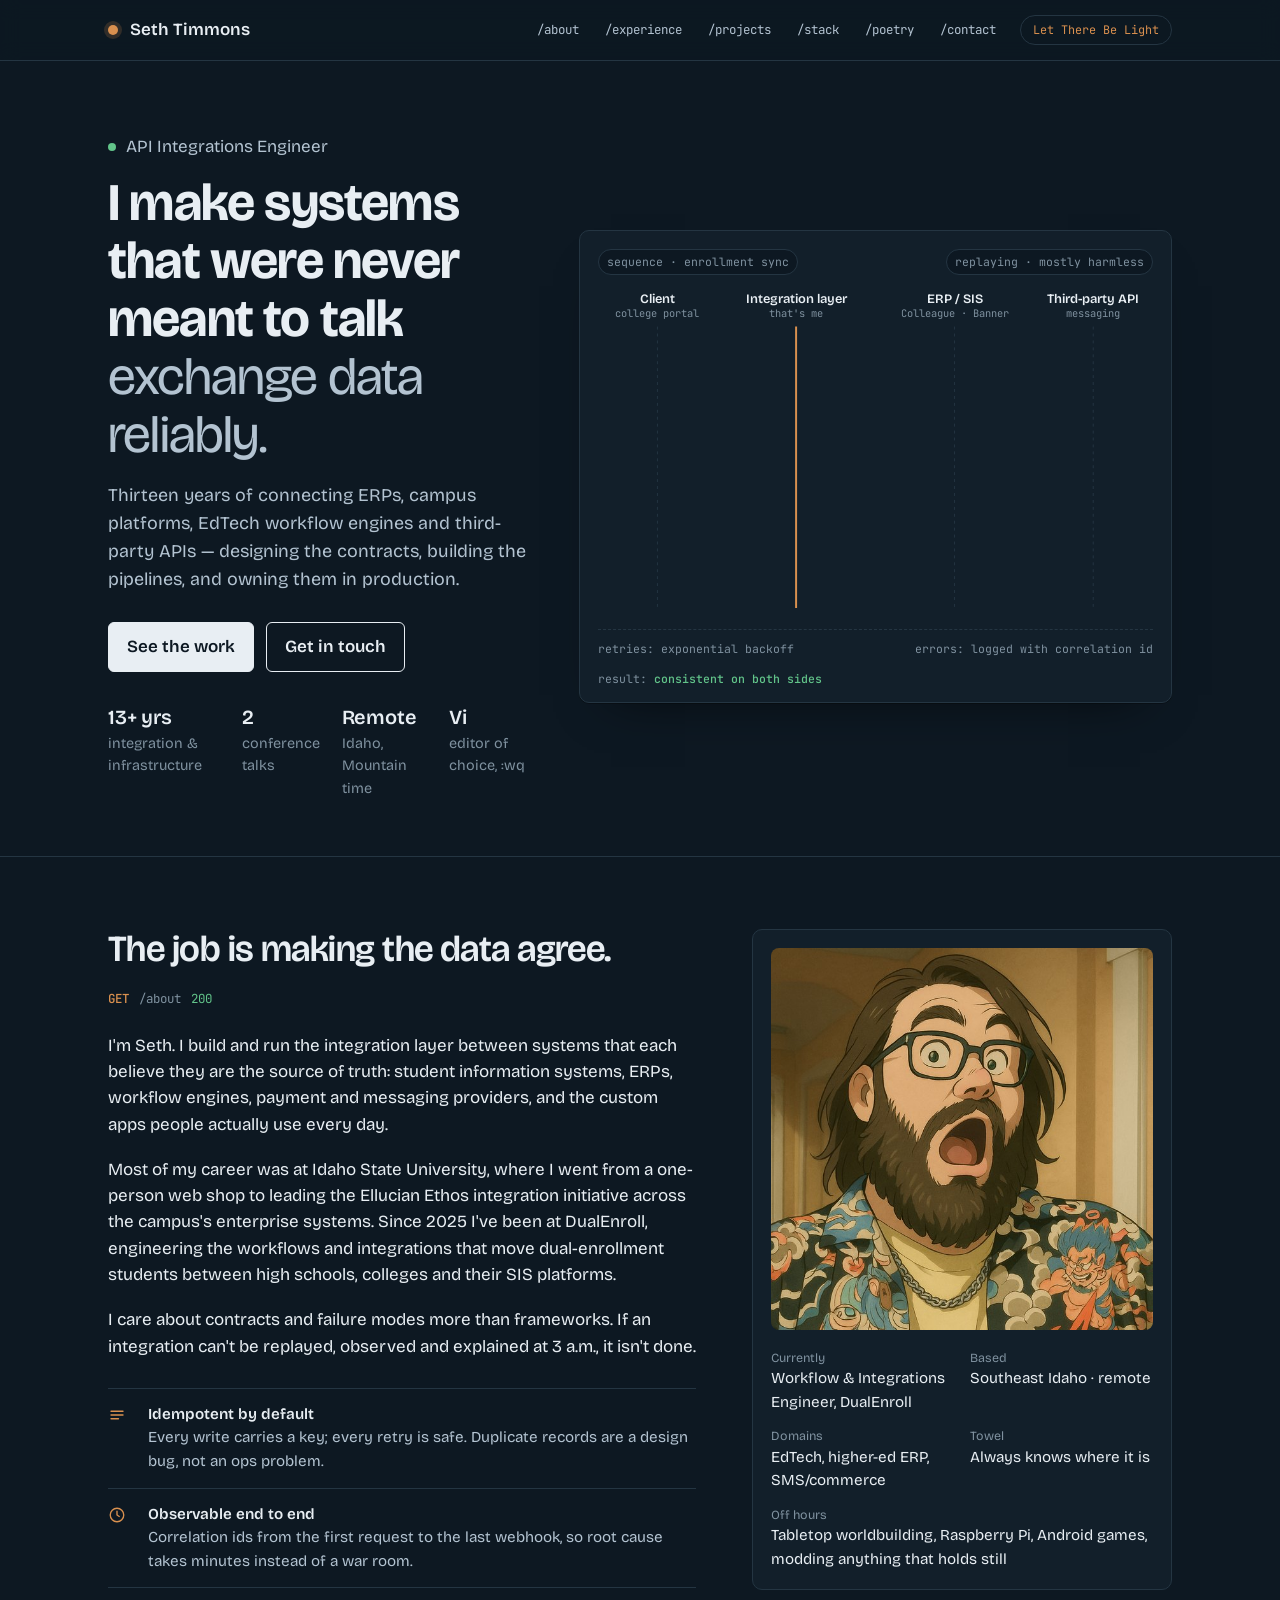
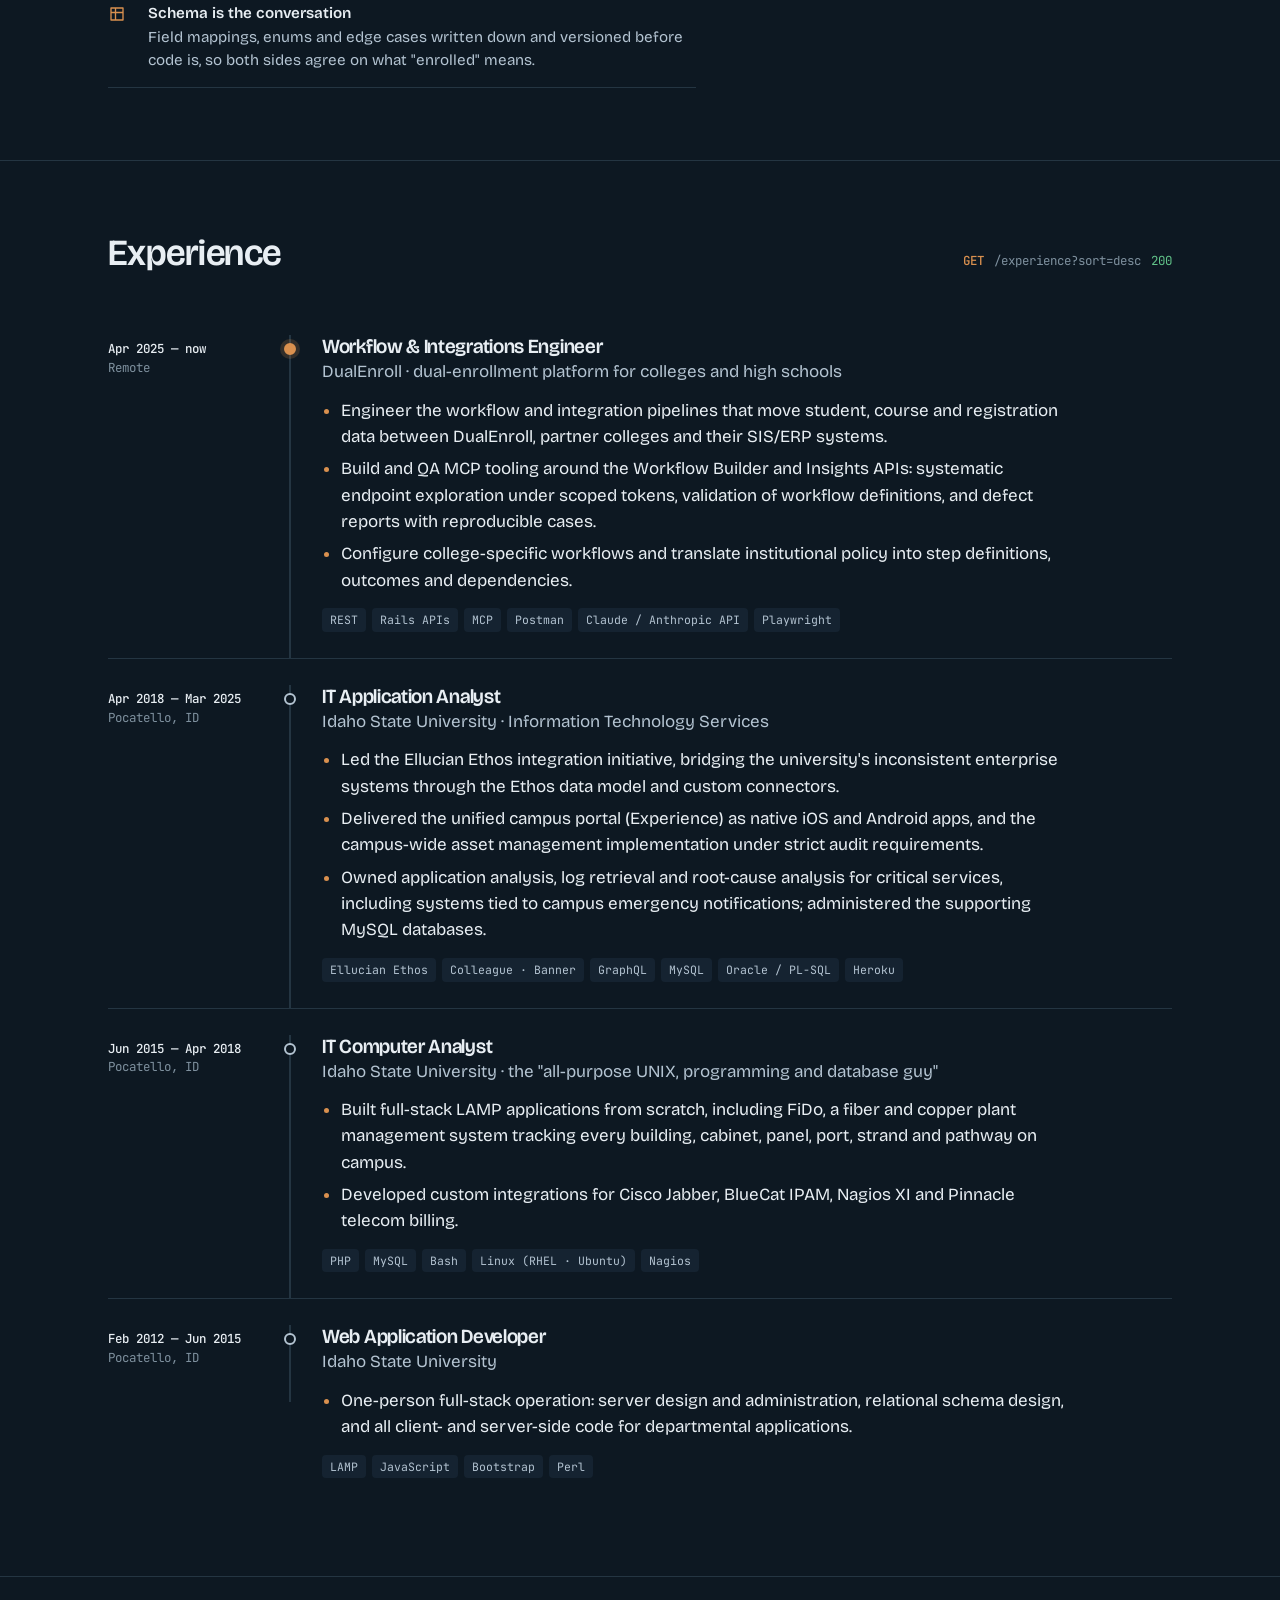
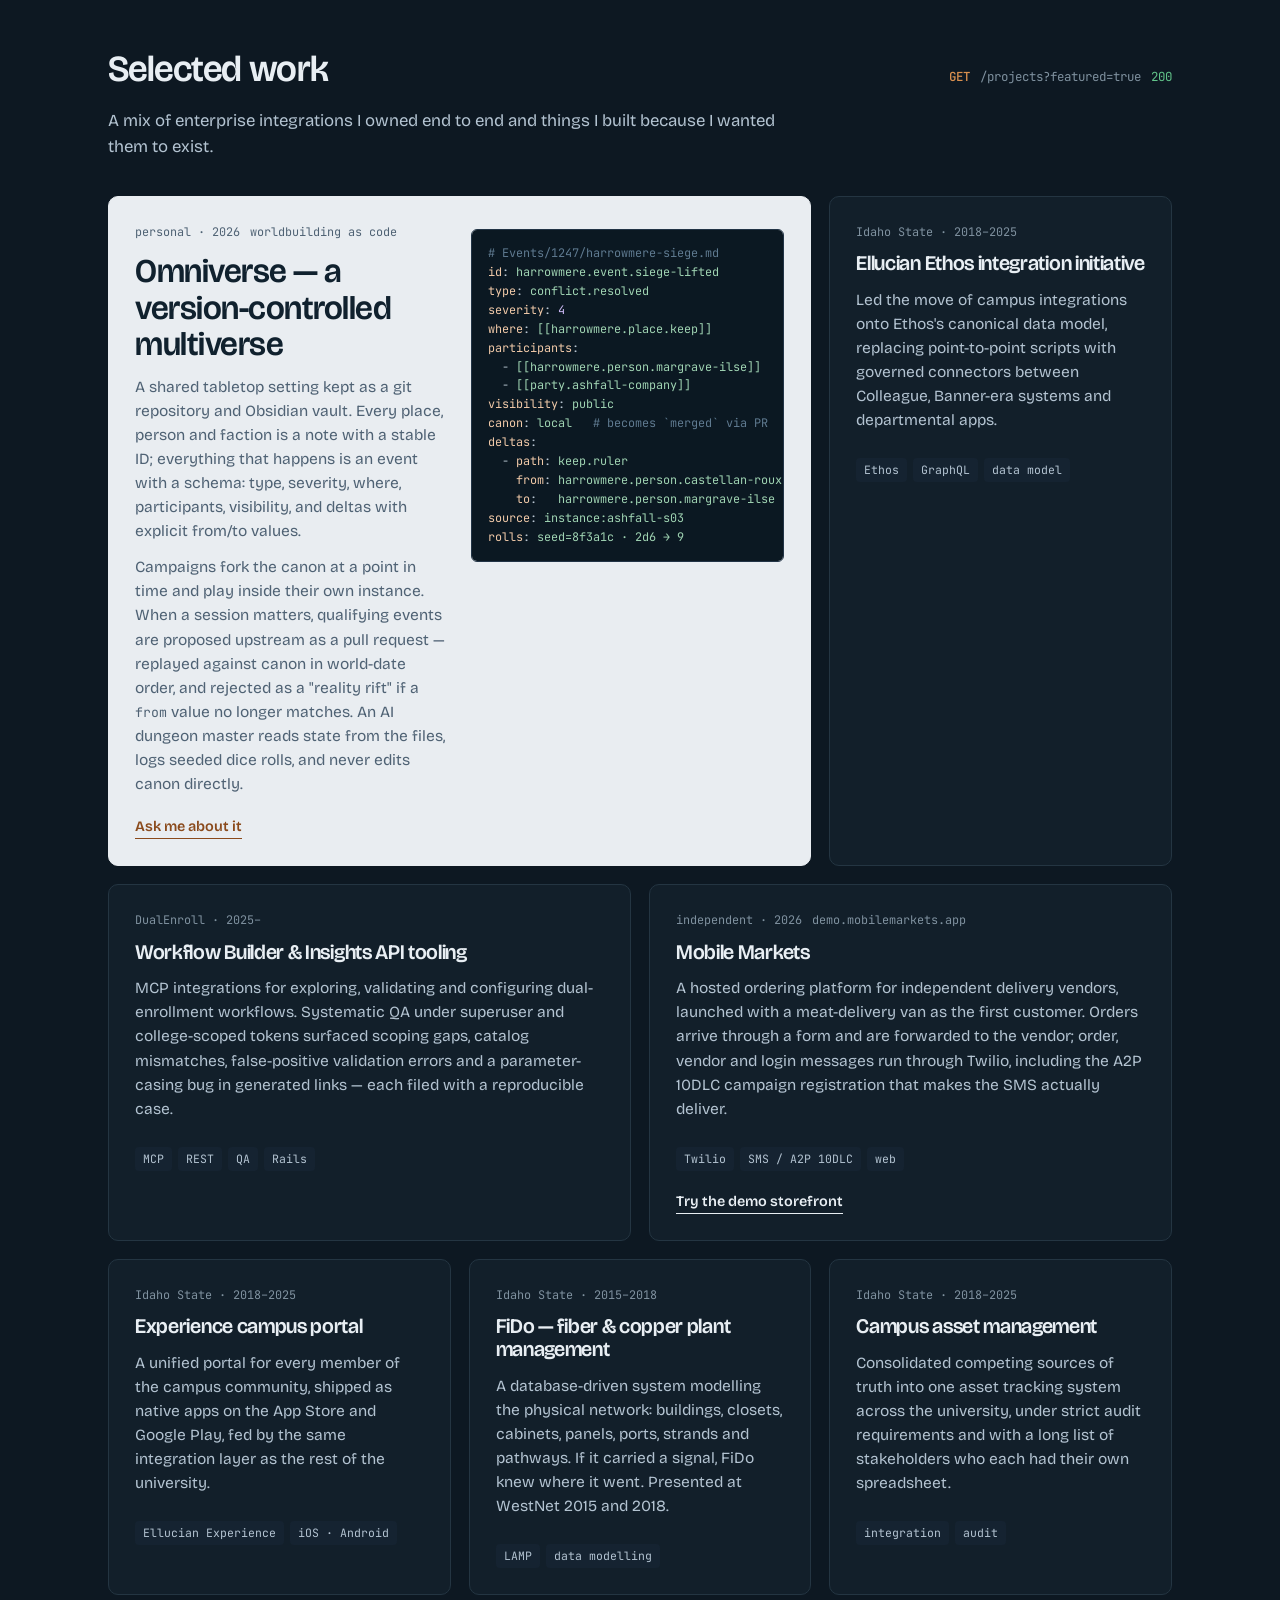
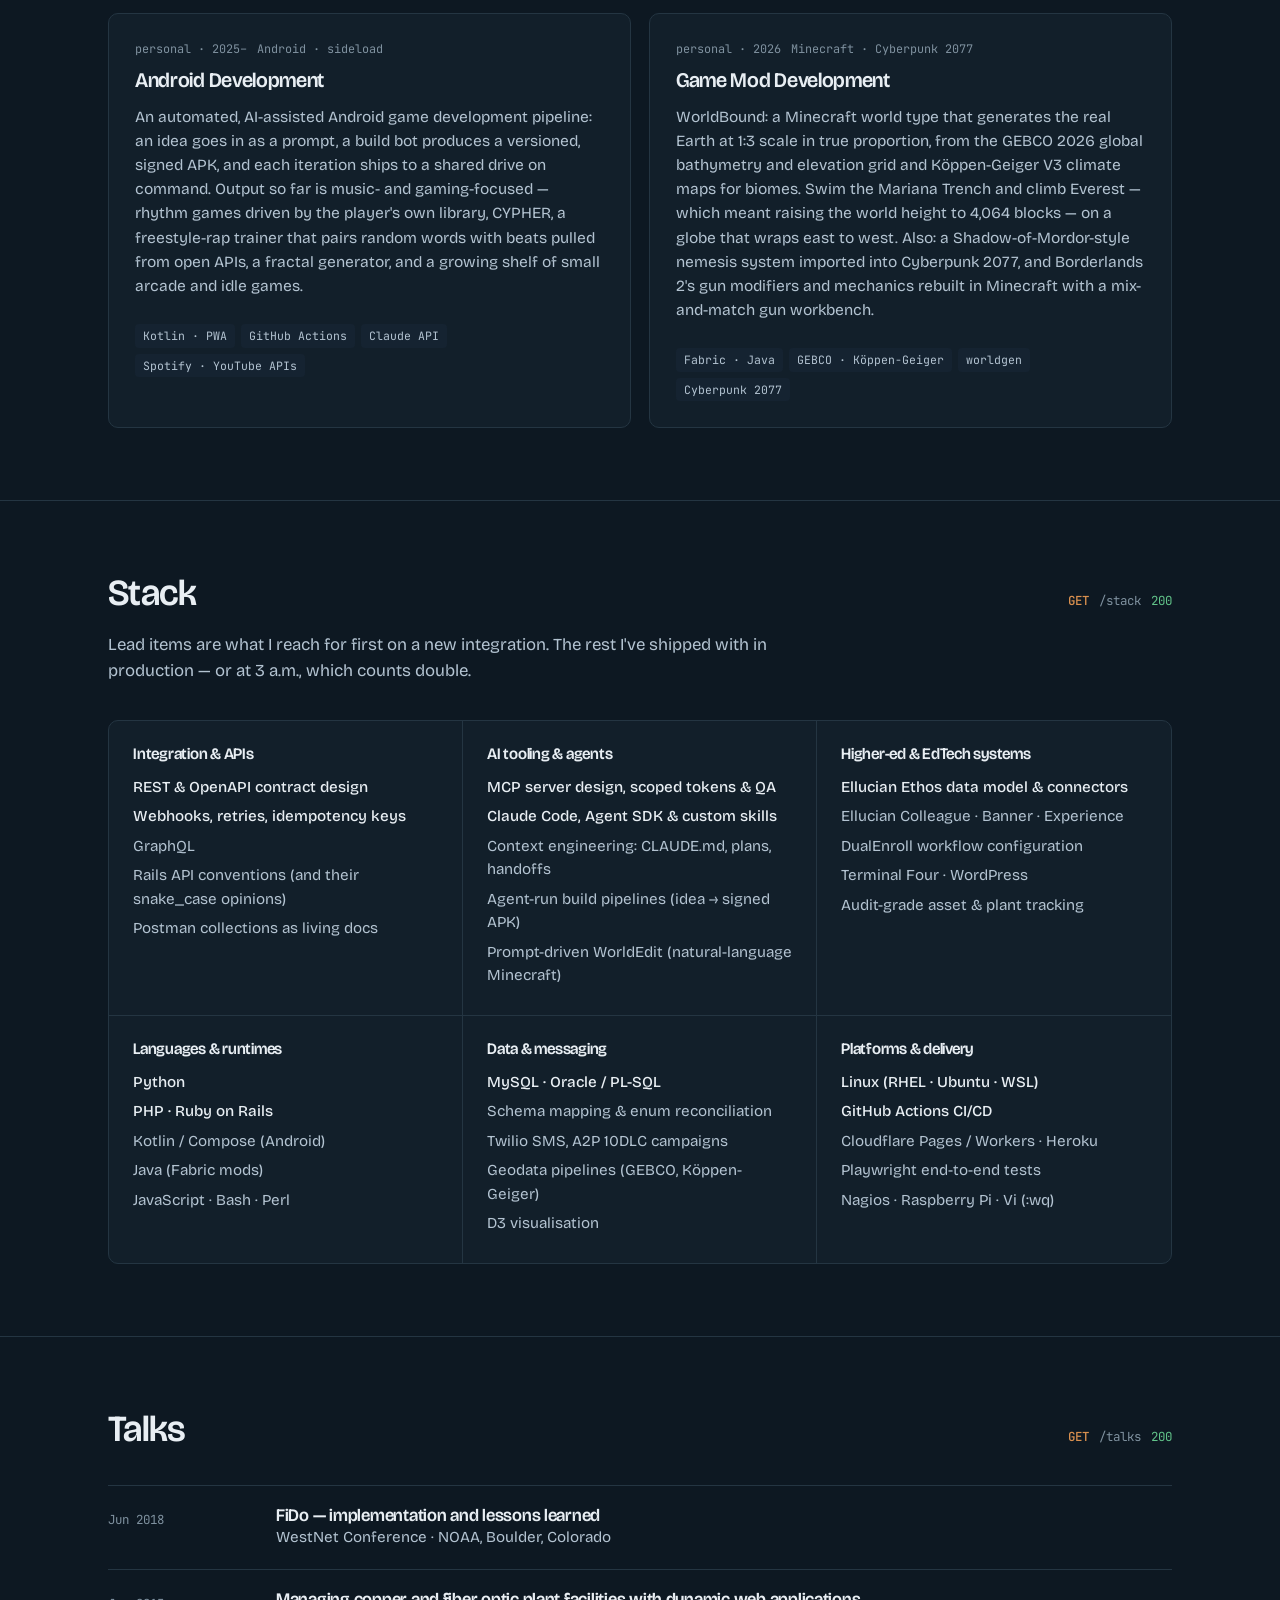
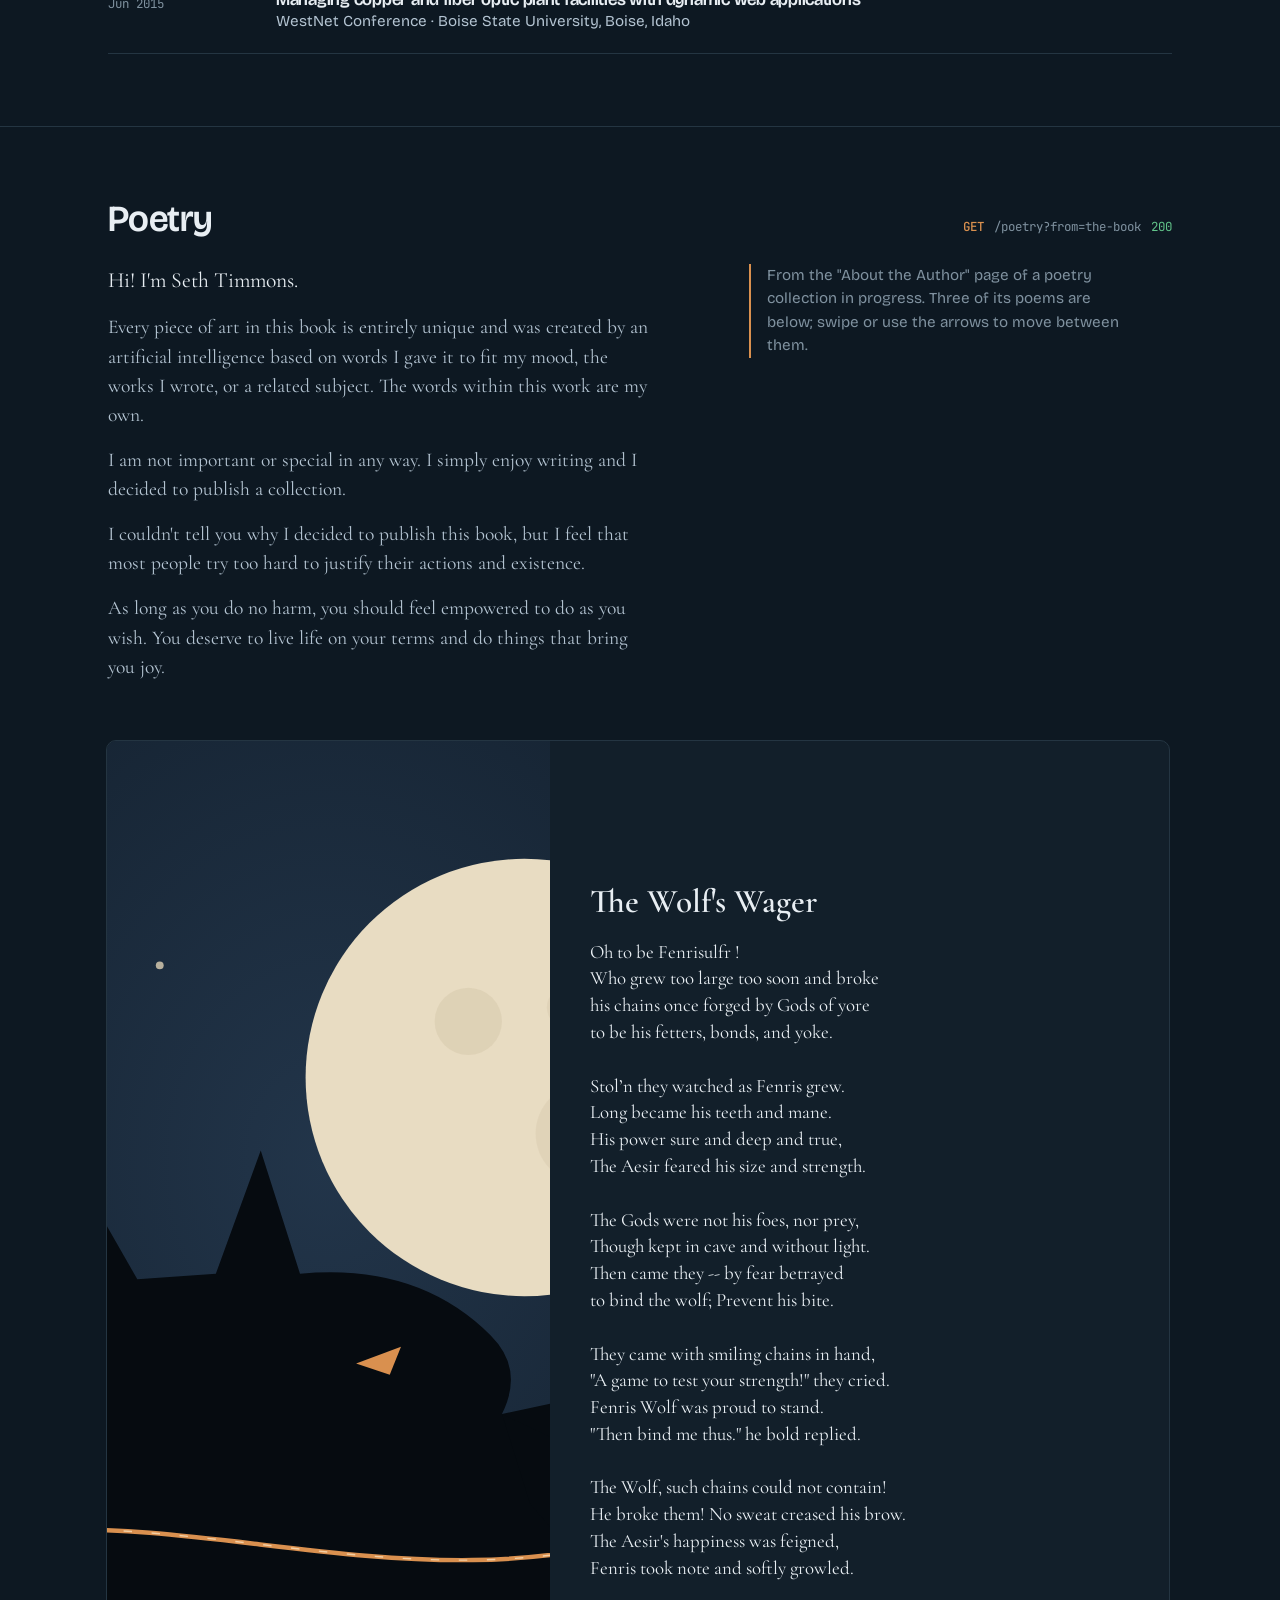
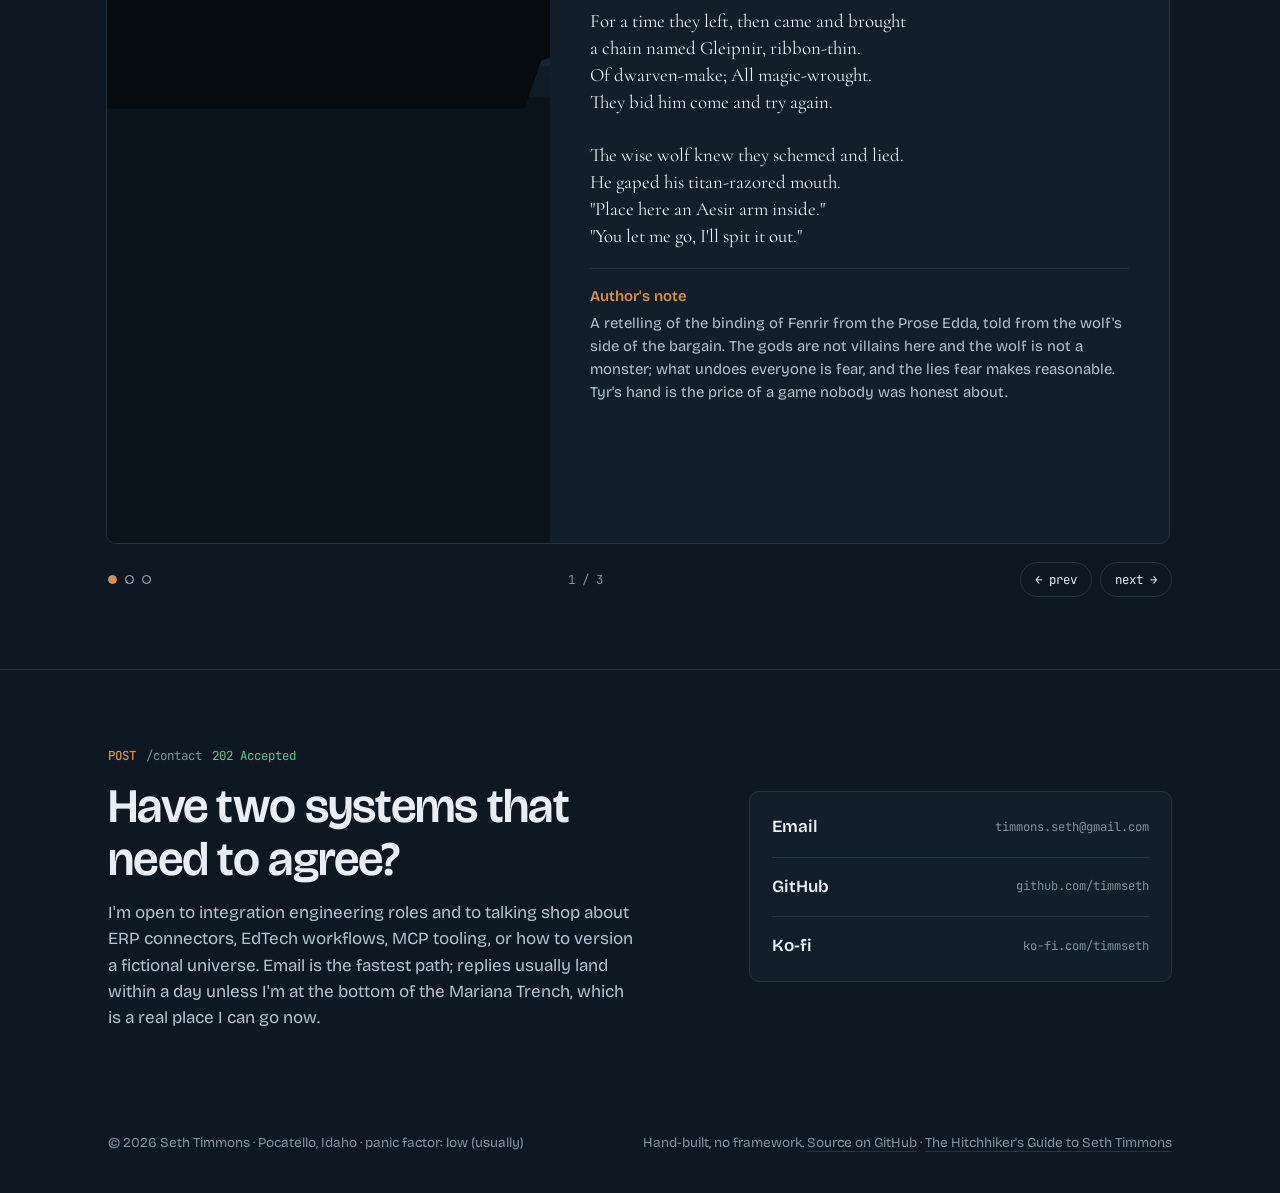
==== index.html @ 1c42ae17 "Add poetry section: About the Author, three poems with illustrations in a carousel Co-Authored-By: C" ====
<!DOCTYPE html>
<html lang="en">
<head>
<meta charset="UTF-8">
<meta name="viewport" content="width=device-width, initial-scale=1.0">
<title>Seth Timmons — API Integrations Engineer</title>
<meta name="description" content="Seth Timmons is an API integrations engineer who makes systems that were never meant to talk to each other exchange data reliably. 13+ years across higher-ed ERP, EdTech workflow platforms, and independent products.">
<meta property="og:title" content="Seth Timmons — API Integrations Engineer">
<meta property="og:description" content="Integration pipelines, ERP connectors, MCP tooling, and a few products of my own.">
<meta property="og:type" content="website">
<meta name="theme-color" content="#0D1822">
<link rel="preconnect" href="https://fonts.googleapis.com">
<link rel="preconnect" href="https://fonts.gstatic.com" crossorigin>
<link href="https://fonts.googleapis.com/css2?family=Bricolage+Grotesque:opsz,wght@12..96,300..800&family=JetBrains+Mono:wght@400;500&family=Cormorant+Garamond:ital,wght@0,500;0,600;1,500&display=swap" rel="stylesheet">
<script>
try{var t=localStorage.getItem('theme');if(t==='light')document.documentElement.setAttribute('data-theme','light');}catch(e){}
</script>
<style>
/* ---------- tokens ---------- */
:root{
  --bg:#0D1822;
  --bg-2:#152331;
  --card:#121F2A;
  --ink:#E8EEF3;
  --slate:#B3C3D1;
  --muted:#7F919F;
  --line:#243542;
  --copper:#D9904F;
  --copper-soft:rgba(217,144,79,.18);
  --ok:#62C48A;
  --shadow:0 1px 0 rgba(0,0,0,.3),0 24px 48px -32px rgba(0,0,0,.7);
  --feat-bg:#E9EDF1;
  --feat-ink:#10212E;
  --feat-muted:#4F6274;
  --feat-tag-bg:#D3DBE3;
  --feat-tag-ink:#35506B;
  --feat-link:#8A4A1C;
  color-scheme:dark;
  --w:1120px;
  --font:"Bricolage Grotesque",system-ui,sans-serif;
  --mono:"JetBrains Mono",ui-monospace,Menlo,monospace;
  --serif:"Cormorant Garamond",Georgia,serif;
}
html[data-theme="light"]{
  --bg:#F4F6F8;
  --bg-2:#E9EDF1;
  --card:#FFFFFF;
  --ink:#10212E;
  --slate:#35506B;
  --muted:#5F6E7B;
  --line:#CBD3DB;
  --copper:#B4652A;
  --copper-soft:#F1E2D6;
  --ok:#2F7D4F;
  --shadow:0 1px 0 rgba(16,33,46,.04),0 24px 48px -32px rgba(16,33,46,.25);
  --feat-bg:#10212E;
  --feat-ink:#F4F6F8;
  --feat-muted:#B9C6D2;
  --feat-tag-bg:#223446;
  --feat-tag-ink:#D5DFE8;
  --feat-link:#F0C9A8;
  color-scheme:light;
}
body{transition:background .25s,color .25s}
*{box-sizing:border-box;margin:0;padding:0}
html{scroll-behavior:smooth}
@media (prefers-reduced-motion:reduce){html{scroll-behavior:auto}}
body{
  background:var(--bg);color:var(--ink);font-family:var(--font);
  font-size:17px;line-height:1.55;font-variation-settings:"opsz" 14;
  -webkit-font-smoothing:antialiased;
}
a{color:inherit;text-decoration:none}
a:focus-visible,button:focus-visible{outline:2px solid var(--copper);outline-offset:3px;border-radius:2px}
::selection{background:var(--copper-soft)}
.wrap{max-width:var(--w);margin:0 auto;padding:0 28px}
.mono{font-family:var(--mono);font-size:.78rem;letter-spacing:0}
h1,h2,h3{font-weight:600;line-height:1.1;letter-spacing:-.015em;font-variation-settings:"opsz" 96}

/* ---------- header ---------- */
header.top{position:sticky;top:0;z-index:20;background:color-mix(in srgb,var(--bg) 88%,transparent);backdrop-filter:blur(10px);border-bottom:1px solid var(--line)}
header.top .wrap{display:flex;align-items:center;justify-content:space-between;height:60px}
.brand{display:flex;align-items:center;gap:12px;font-weight:600}
.brand .dot{width:10px;height:10px;border-radius:50%;background:var(--copper);box-shadow:0 0 0 4px var(--copper-soft)}
nav.primary{display:flex;gap:6px}
nav.primary a{font-family:var(--mono);font-size:.78rem;color:var(--slate);padding:6px 10px;border-radius:4px}
nav.primary a:hover{background:var(--bg-2);color:var(--ink)}
.hdr-right{display:flex;align-items:center;gap:14px}
#theme{font-family:var(--mono);font-size:.74rem;color:var(--copper);background:transparent;border:1px solid var(--line);border-radius:999px;padding:6px 12px;cursor:pointer;white-space:nowrap;transition:border-color .15s,background .15s}
#theme:hover{border-color:var(--copper);background:var(--copper-soft)}
@media (max-width:720px){nav.primary{display:none}#theme{font-size:.68rem;padding:5px 10px}}

/* ---------- hero ---------- */
.hero{padding:72px 0 56px;border-bottom:1px solid var(--line)}
.hero .wrap{display:grid;grid-template-columns:minmax(0,5fr) minmax(0,7fr);gap:48px;align-items:center}
.hero h1{font-size:clamp(2.2rem,4.2vw,3.3rem);font-weight:700;margin:14px 0 18px}
.hero h1 em{font-style:normal;color:var(--slate);font-weight:400}
.role{display:inline-flex;align-items:center;gap:10px;color:var(--slate)}
.role .status{display:inline-block;width:8px;height:8px;border-radius:50%;background:var(--ok)}
.lede{font-size:1.12rem;color:var(--slate);max-width:46ch}
.hero-actions{display:flex;flex-wrap:wrap;gap:12px;margin-top:28px}
.btn{display:inline-flex;align-items:center;gap:8px;padding:11px 18px;border-radius:6px;font-weight:600;border:1px solid var(--ink);transition:transform .15s,background .15s}
.btn.primary{background:var(--ink);color:var(--bg)}
.btn.primary:hover{color:var(--bg)}
.btn.primary:hover{background:var(--slate);border-color:var(--slate)}
.btn.ghost:hover{background:var(--bg-2)}
.btn:active{transform:translateY(1px)}
.hero-meta{display:flex;gap:22px;margin-top:30px;color:var(--muted);font-size:.9rem}
.hero-meta b{display:block;color:var(--ink);font-size:1.25rem;font-weight:600;letter-spacing:-.01em}

/* sequence diagram */
.seq{position:relative;background:var(--card);border:1px solid var(--line);border-radius:10px;padding:18px 18px 14px;box-shadow:var(--shadow)}
.seq .bar{display:flex;align-items:center;justify-content:space-between;margin-bottom:10px;color:var(--muted)}
.seq .bar .pill{font-family:var(--mono);font-size:.72rem;padding:3px 8px;border:1px solid var(--line);border-radius:999px;background:var(--bg)}
.seq svg{width:100%;height:auto;display:block;overflow:visible}
.seq text{font-family:var(--mono);font-size:11.5px;fill:var(--slate)}
.seq .lane-label{fill:var(--ink);font-family:var(--font);font-weight:600;font-size:13px;letter-spacing:0}
.seq .lane-sub{fill:var(--muted);font-size:10.5px}
.seq .lifeline{stroke:var(--line);stroke-width:1;stroke-dasharray:3 4}
.seq .me{stroke:var(--copper);stroke-dasharray:none;stroke-width:2}
.seq .msg line{stroke:var(--slate);stroke-width:1.4;marker-end:url(#arr)}
.seq .msg.resp line{stroke:var(--ok);stroke-dasharray:4 3;marker-end:url(#arr-ok)}
.seq .msg .lbl{fill:var(--ink)}
.seq .msg .code{fill:var(--ok);font-weight:500}
.seq .act{fill:var(--copper-soft);stroke:var(--copper);stroke-width:1}
.seq .arr-slate{fill:var(--slate)}.seq .arr-ok{fill:var(--ok)}
.seq .msg,.seq .act{opacity:0;animation:step 14s infinite}
.seq .cursor{fill:var(--copper)}
.seq .cursor circle{animation:none}
@keyframes step{0%,100%{opacity:0;transform:translateY(4px)}4%{opacity:1;transform:none}92%{opacity:1}}
/* staggered reveal: each message appears ~1.3s after the previous and the whole thing resets */
.seq .s1{animation-delay:.2s}.seq .s2{animation-delay:1.5s}.seq .s3{animation-delay:2.8s}.seq .s4{animation-delay:4.1s}.seq .s5{animation-delay:5.4s}.seq .s6{animation-delay:6.7s}.seq .s7{animation-delay:8s}.seq .s8{animation-delay:9.3s}.seq .s9{animation-delay:10.6s}
.seq .log{margin-top:12px;border-top:1px dashed var(--line);padding-top:10px;font-family:var(--mono);font-size:.72rem;color:var(--muted);display:flex;justify-content:space-between;gap:12px;flex-wrap:wrap}
.seq .log span b{color:var(--ok);font-weight:500}
@media (prefers-reduced-motion:reduce){.seq .msg,.seq .act{animation:none;opacity:1;transform:none}}
@media (max-width:900px){.hero .wrap{grid-template-columns:1fr}.hero{padding:48px 0 40px}}

/* ---------- sections ---------- */
section{padding:72px 0;border-bottom:1px solid var(--line)}
section:last-of-type{border-bottom:0}
.sec-head{display:flex;align-items:baseline;justify-content:space-between;gap:20px;margin-bottom:36px;flex-wrap:wrap}
.sec-head h2{font-size:clamp(1.7rem,3vw,2.3rem)}
.endpoint{font-family:var(--mono);font-size:.78rem;color:var(--muted);display:inline-flex;gap:10px;align-items:center}
.endpoint .m{color:var(--copper);font-weight:500}
.endpoint .c{color:var(--ok)}
.sec-intro{color:var(--slate);max-width:62ch;font-size:1.05rem;margin:-18px 0 36px}

/* about */
.about .wrap{display:grid;grid-template-columns:minmax(0,7fr) minmax(0,5fr);gap:56px;align-items:start}
.about p{margin-bottom:1.1em;max-width:62ch}
.about p:last-child{margin-bottom:0}
.about .photo{display:flex;flex-direction:column;gap:18px;background:var(--card);border:1px solid var(--line);border-radius:10px;padding:18px}
.about .photo img{width:100%;height:auto;aspect-ratio:1;border-radius:8px;object-fit:cover;display:block}
.about .photo dl{font-size:.95rem;display:grid;grid-template-columns:1fr 1fr;gap:12px 16px}
.about .photo dl div{min-width:0}
.about .photo dt{color:var(--muted);font-size:.78rem}
.about .photo dd{color:var(--ink)}
.principles{margin-top:28px;border-top:1px solid var(--line)}
.principles li{list-style:none;padding:14px 0;border-bottom:1px solid var(--line);display:grid;grid-template-columns:28px 1fr;gap:12px;font-size:.95rem}
.principles li svg{width:18px;height:18px;margin-top:3px;stroke:var(--copper);fill:none;stroke-width:1.8;stroke-linecap:round;stroke-linejoin:round}
.principles li b{display:block;font-weight:600}
.principles li span{color:var(--slate)}
@media (max-width:900px){.about .wrap{grid-template-columns:1fr}}

/* experience timeline */
.timeline{position:relative;display:grid;gap:0}
.job{display:grid;grid-template-columns:150px 28px 1fr;gap:0 18px;padding:26px 0}
.job + .job{border-top:1px solid var(--line)}
.job .when{font-family:var(--mono);font-size:.78rem;color:var(--muted);padding-top:5px;line-height:1.5}
.job .when b{display:block;color:var(--ink);font-weight:500}
.job .rail{position:relative}
.job .rail::before{content:"";position:absolute;left:13px;top:0;bottom:-27px;width:2px;background:var(--line)}
.job:last-child .rail::before{bottom:auto;height:50%}
.job .rail i{position:absolute;left:8px;top:8px;width:12px;height:12px;border-radius:50%;background:var(--bg);border:2px solid var(--slate)}
.job.current .rail i{background:var(--copper);border-color:var(--copper);box-shadow:0 0 0 4px var(--copper-soft)}
.job h3{font-size:1.25rem;font-weight:600}
.job .org{color:var(--slate);margin:2px 0 12px}
.job ul{padding-left:1.1em;color:var(--ink);max-width:68ch}
.job li{margin:6px 0}
.job li::marker{color:var(--copper)}
.tags{display:flex;flex-wrap:wrap;gap:6px;margin-top:14px}
.tag{font-family:var(--mono);font-size:.72rem;color:var(--slate);background:var(--bg-2);padding:3px 8px;border-radius:4px}
@media (max-width:720px){.job{grid-template-columns:28px 1fr;gap:0 14px}.job .when{grid-column:2;order:-1;padding:0 0 6px}.job .rail{grid-row:1/span 2}}

/* projects */
.projects-grid{display:grid;grid-template-columns:repeat(12,1fr);gap:18px}
.proj{background:var(--card);border:1px solid var(--line);border-radius:10px;padding:26px;display:flex;flex-direction:column;gap:12px;grid-column:span 4;position:relative;transition:border-color .2s}
.proj:hover{border-color:var(--slate)}
.proj.featured{grid-column:span 8;background:var(--feat-bg);color:var(--feat-ink);border-color:var(--feat-bg)}
.proj.featured .meta,.proj.featured p{color:var(--feat-muted)}
.proj.featured .tag{background:var(--feat-tag-bg);color:var(--feat-tag-ink)}
.proj.wide{grid-column:span 6}
.proj .meta{font-family:var(--mono);font-size:.74rem;color:var(--muted);display:flex;gap:10px;flex-wrap:wrap}
.proj h3{font-size:1.3rem}
.proj.featured h3{font-size:clamp(1.6rem,2.6vw,2.1rem);max-width:22ch}
.proj p{color:var(--slate);font-size:.97rem;max-width:60ch}
.proj .links{margin-top:auto;padding-top:8px;display:flex;gap:16px;font-size:.9rem;font-weight:600}
.proj .links a{border-bottom:1px solid currentColor}
.proj.featured .links a{color:var(--feat-link)}
.schema{font-family:var(--mono);font-size:.74rem;line-height:1.6;background:#0B1822;border:1px solid #223446;border-radius:6px;padding:14px 16px;color:#B9C6D2;overflow:auto;margin-top:6px}
.schema .k{color:#F0C9A8}.schema .s{color:#9FD3B2}.schema .n{color:#C9B6F2}.schema .c{color:#5F7A90}
.feat-grid{display:grid;grid-template-columns:1fr 1fr;gap:22px;align-items:start}
@media (max-width:980px){.proj,.proj.featured,.proj.wide{grid-column:span 6}}
@media (max-width:720px){.proj,.proj.featured,.proj.wide{grid-column:span 12}.feat-grid{grid-template-columns:1fr}}

/* stack */
.stack{display:grid;grid-template-columns:repeat(3,1fr);gap:0;border:1px solid var(--line);border-radius:10px;overflow:hidden;background:var(--card)}
.stack div{padding:24px;border-right:1px solid var(--line);border-bottom:1px solid var(--line)}
.stack div:nth-child(3n){border-right:0}
.stack div:nth-last-child(-n+3){border-bottom:0}
.stack h3{font-size:1rem;margin-bottom:10px}
.stack ul{list-style:none;color:var(--slate);font-size:.95rem}
.stack li{padding:3px 0}
.stack li.lead{color:var(--ink);font-weight:500}
@media (max-width:900px){.stack{grid-template-columns:1fr 1fr}.stack div:nth-child(3n){border-right:1px solid var(--line)}.stack div:nth-child(2n){border-right:0}.stack div:nth-last-child(-n+3){border-bottom:1px solid var(--line)}.stack div:nth-last-child(-n+2){border-bottom:0}}
@media (max-width:560px){.stack{grid-template-columns:1fr}.stack div{border-right:0!important;border-bottom:1px solid var(--line)!important}.stack div:last-child{border-bottom:0!important}}

/* poetry */
.poetry .author{display:grid;grid-template-columns:minmax(0,7fr) minmax(0,5fr);gap:48px;align-items:start;margin:-12px 0 40px}
.poetry .author p{font-family:var(--serif);font-size:1.22rem;line-height:1.5;color:var(--slate);margin-bottom:.8em;max-width:60ch}
.poetry .author p:first-child{color:var(--ink);font-size:1.35rem}
.poetry .author aside{font-size:.95rem;color:var(--muted);border-left:2px solid var(--copper);padding-left:16px;max-width:38ch}
.carousel{position:relative}
.track{display:flex;gap:18px;overflow-x:auto;scroll-snap-type:x mandatory;scrollbar-width:none;padding:2px;margin:0 -2px}
.track::-webkit-scrollbar{display:none}
.poem{flex:0 0 100%;scroll-snap-align:start;background:var(--card);border:1px solid var(--line);border-radius:10px;display:grid;grid-template-columns:minmax(0,5fr) minmax(0,7fr);overflow:hidden}
.poem .art{position:relative;min-height:320px}
.poem .art img{position:absolute;inset:0;width:100%;height:100%;object-fit:cover;display:block}
.poem .body{padding:36px 40px 32px;display:flex;flex-direction:column;justify-content:center;gap:18px;min-width:0}
.poem h3{font-family:var(--serif);font-weight:600;font-size:clamp(1.7rem,2.6vw,2.2rem);letter-spacing:0;font-variation-settings:normal}
.poem .verse{font-family:var(--serif);font-size:1.18rem;line-height:1.42;color:var(--ink);white-space:pre-line;max-width:48ch}
.poem .verse i{font-style:italic}
.poem .note{border-top:1px solid var(--line);padding-top:16px;font-size:.93rem;color:var(--slate);max-width:60ch}
.poem .note b{display:block;color:var(--copper);font-weight:600;margin-bottom:4px}
.carousel .ctl{display:flex;align-items:center;justify-content:space-between;margin-top:16px}
.carousel .dots{display:flex;gap:8px}
.carousel .dots button{width:9px;height:9px;border-radius:50%;border:1px solid var(--slate);background:transparent;padding:0;cursor:pointer}
.carousel .dots button[aria-current="true"]{background:var(--copper);border-color:var(--copper)}
.carousel .arrows{display:flex;gap:8px}
.carousel .arrows button{font-family:var(--mono);font-size:.78rem;color:var(--ink);background:transparent;border:1px solid var(--line);border-radius:999px;padding:8px 14px;cursor:pointer}
.carousel .arrows button:hover{border-color:var(--copper);color:var(--copper)}
.carousel .count{font-family:var(--mono);font-size:.78rem;color:var(--muted)}
@media (max-width:900px){.poetry .author{grid-template-columns:1fr}.poem{grid-template-columns:1fr}.poem .art{aspect-ratio:16/10;min-height:0}.poem .body{padding:26px 24px}.poem .verse{font-size:1.12rem}}

/* talks + contact */
.talks{display:grid;gap:0;border-top:1px solid var(--line)}
.talk{display:grid;grid-template-columns:150px 1fr;gap:18px;padding:20px 0;border-bottom:1px solid var(--line)}
.talk .when{font-family:var(--mono);font-size:.78rem;color:var(--muted);padding-top:4px}
.talk h3{font-size:1.1rem;font-weight:600}
.talk p{color:var(--slate);font-size:.95rem}
@media (max-width:600px){.talk{grid-template-columns:1fr;gap:4px}}
.contact .wrap{display:grid;grid-template-columns:minmax(0,7fr) minmax(0,5fr);gap:48px;align-items:center}
.contact h2{font-size:clamp(2rem,4vw,3rem);max-width:16ch}
.contact p{color:var(--slate);margin-top:14px;max-width:48ch}
.contact-card{background:var(--card);border:1px solid var(--line);border-radius:10px;padding:6px 22px}
.contact-card a{display:flex;justify-content:space-between;align-items:center;padding:16px 0;border-bottom:1px solid var(--line);font-weight:600}
.contact-card a:last-child{border-bottom:0}
.contact-card a small{font-family:var(--mono);font-size:.76rem;color:var(--muted);font-weight:400}
.contact-card a:hover small{color:var(--copper)}
@media (max-width:900px){.contact .wrap{grid-template-columns:1fr}}
footer{padding:28px 0 40px;color:var(--muted);font-size:.85rem}
footer .wrap{display:flex;justify-content:space-between;gap:16px;flex-wrap:wrap}
footer a{border-bottom:1px solid var(--line)}
footer a:hover{color:var(--ink);border-color:var(--ink)}
</style>
</head>
<body>

<header class="top">
  <div class="wrap">
    <a class="brand" href="#top"><span class="dot" aria-hidden="true"></span>Seth Timmons</a>
    <div class="hdr-right">
      <nav class="primary" aria-label="Sections">
        <a href="#about">/about</a>
        <a href="#experience">/experience</a>
        <a href="#projects">/projects</a>
        <a href="#stack">/stack</a>
        <a href="#poetry">/poetry</a>
        <a href="#contact">/contact</a>
      </nav>
      <button id="theme" type="button" aria-pressed="false" title="Toggle light / dark mode">Let There Be Light</button>
    </div>
  </div>
</header>

<main id="top">

<!-- ================= HERO ================= -->
<div class="hero">
  <div class="wrap">
    <div>
      <div class="role"><span class="status" aria-hidden="true"></span>API Integrations Engineer</div>
      <h1>I make systems that were never meant to talk <em>exchange data reliably.</em></h1>
      <p class="lede">Thirteen years of connecting ERPs, campus platforms, EdTech workflow engines and third-party APIs — designing the contracts, building the pipelines, and owning them in production.</p>
      <div class="hero-actions">
        <a class="btn primary" href="#projects">See the work</a>
        <a class="btn ghost" href="#contact">Get in touch</a>
      </div>
      <div class="hero-meta">
        <div><b>13+ yrs</b>integration &amp; infrastructure</div>
        <div><b>2</b>conference talks</div>
        <div><b>Remote</b>Idaho, Mountain time</div>
        <div><b>Vi</b>editor of choice, :wq</div>
      </div>
    </div>

    <figure class="seq" aria-label="Animated sequence diagram of a typical integration: a client request handled by Seth's integration layer, which queries the ERP, calls a third-party API, and returns a response.">
      <div class="bar">
        <span class="pill">sequence · enrollment sync</span>
        <span class="pill">replaying · mostly harmless</span>
      </div>
      <svg viewBox="0 0 560 336" role="img" aria-hidden="true">
        <defs>
          <marker id="arr" viewBox="0 0 10 10" refX="9" refY="5" markerWidth="7" markerHeight="7" orient="auto-start-reverse"><path d="M0 0L10 5L0 10z" class="arr-slate"/></marker>
          <marker id="arr-ok" viewBox="0 0 10 10" refX="9" refY="5" markerWidth="7" markerHeight="7" orient="auto-start-reverse"><path d="M0 0L10 5L0 10z" class="arr-ok"/></marker>
        </defs>
        <!-- lanes at x = 60, 200, 360, 500 -->
        <g class="lanes">
          <text class="lane-label" x="60" y="18" text-anchor="middle">Client</text>
          <text class="lane-sub" x="60" y="32" text-anchor="middle">college portal</text>
          <text class="lane-label" x="200" y="18" text-anchor="middle">Integration layer</text>
          <text class="lane-sub" x="200" y="32" text-anchor="middle">that's me</text>
          <text class="lane-label" x="360" y="18" text-anchor="middle">ERP / SIS</text>
          <text class="lane-sub" x="360" y="32" text-anchor="middle">Colleague · Banner</text>
          <text class="lane-label" x="500" y="18" text-anchor="middle">Third-party API</text>
          <text class="lane-sub" x="500" y="32" text-anchor="middle">messaging</text>
          <line class="lifeline" x1="60" y1="42" x2="60" y2="326"/>
          <line class="lifeline me" x1="200" y1="42" x2="200" y2="326"/>
          <line class="lifeline" x1="360" y1="42" x2="360" y2="326"/>
          <line class="lifeline" x1="500" y1="42" x2="500" y2="326"/>
        </g>

        <!-- activation on integration layer -->
        <rect class="act s1" x="195" y="60" width="10" height="252" rx="2"/>

        <g class="msg s1"><line x1="60" y1="70" x2="192" y2="70"/><text class="lbl" x="130" y="63" text-anchor="middle">POST /enrollments</text></g>
        <g class="msg s2"><rect x="210" y="86" width="196" height="18" rx="3" fill="var(--card)"/><text x="216" y="99" class="lbl">validate · map ids · idempotency key</text></g>
        <g class="msg s3"><line x1="205" y1="128" x2="357" y2="128"/><text class="lbl" x="282" y="121" text-anchor="middle">GET /students/{id}</text></g>
        <g class="msg resp s4"><line x1="357" y1="156" x2="208" y2="156"/><text x="282" y="149" text-anchor="middle"><tspan class="code">200</tspan> student record</text></g>
        <g class="msg s5"><line x1="205" y1="186" x2="357" y2="186"/><text class="lbl" x="282" y="179" text-anchor="middle">POST /registrations</text></g>
        <g class="msg resp s6"><line x1="357" y1="214" x2="208" y2="214"/><text x="282" y="207" text-anchor="middle"><tspan class="code">201</tspan> registration</text></g>
        <g class="msg s7"><line x1="205" y1="244" x2="497" y2="244"/><text class="lbl" x="352" y="237" text-anchor="middle">POST /messages · SMS confirmation</text></g>
        <g class="msg resp s8"><line x1="497" y1="272" x2="208" y2="272"/><text x="352" y="265" text-anchor="middle"><tspan class="code">202</tspan> queued</text></g>
        <g class="msg resp s9"><line x1="195" y1="304" x2="63" y2="304"/><text x="130" y="297" text-anchor="middle"><tspan class="code">201</tspan> enrollment + receipt</text></g>
      </svg>
      <figcaption class="log">
        <span>retries: exponential backoff</span>
        <span>errors: logged with correlation id</span>
        <span>result: <b>consistent on both sides</b></span>
      </figcaption>
    </figure>
  </div>
</div>

<!-- ================= ABOUT ================= -->
<section class="about" id="about">
  <div class="wrap">
    <div>
      <div class="sec-head" style="margin-bottom:24px">
        <h2>The job is making the data agree.</h2>
        <span class="endpoint"><span class="m">GET</span>/about <span class="c">200</span></span>
      </div>
      <p>I'm Seth. I build and run the integration layer between systems that each believe they are the source of truth: student information systems, ERPs, workflow engines, payment and messaging providers, and the custom apps people actually use every day.</p>
      <p>Most of my career was at Idaho State University, where I went from a one-person web shop to leading the Ellucian Ethos integration initiative across the campus's enterprise systems. Since 2025 I've been at DualEnroll, engineering the workflows and integrations that move dual-enrollment students between high schools, colleges and their SIS platforms.</p>
      <p>I care about contracts and failure modes more than frameworks. If an integration can't be replayed, observed and explained at 3 a.m., it isn't done.</p>

      <ul class="principles">
        <li><svg viewBox="0 0 24 24"><path d="M4 7h16M4 12h16M4 17h10"/></svg><div><b>Idempotent by default</b><span>Every write carries a key; every retry is safe. Duplicate records are a design bug, not an ops problem.</span></div></li>
        <li><svg viewBox="0 0 24 24"><circle cx="12" cy="12" r="9"/><path d="M12 7v5l3 2"/></svg><div><b>Observable end to end</b><span>Correlation ids from the first request to the last webhook, so root cause takes minutes instead of a war room.</span></div></li>
        <li><svg viewBox="0 0 24 24"><path d="M4 4h16v16H4zM4 10h16M10 4v16"/></svg><div><b>Schema is the conversation</b><span>Field mappings, enums and edge cases written down and versioned before code is, so both sides agree on what "enrolled" means.</span></div></li>
      </ul>
    </div>

    <aside class="photo" aria-label="Quick facts">
      <img src="assets/profile.jpg" alt="Illustrated portrait of Seth Timmons looking surprised" width="600" height="600">
      <dl>
        <div><dt>Currently</dt><dd>Workflow &amp; Integrations Engineer, DualEnroll</dd></div>
        <div><dt>Based</dt><dd>Southeast Idaho · remote</dd></div>
        <div><dt>Domains</dt><dd>EdTech, higher-ed ERP, SMS/commerce</dd></div>
        <div><dt>Towel</dt><dd>Always knows where it is</dd></div>
        <div style="grid-column:1/-1"><dt>Off hours</dt><dd>Tabletop worldbuilding, Raspberry Pi, Android games, modding anything that holds still</dd></div>
      </dl>
    </aside>
  </div>
</section>

<!-- ================= EXPERIENCE ================= -->
<section id="experience">
  <div class="wrap">
    <div class="sec-head">
      <h2>Experience</h2>
      <span class="endpoint"><span class="m">GET</span>/experience?sort=desc <span class="c">200</span></span>
    </div>

    <div class="timeline">
      <article class="job current">
        <div class="when"><b>Apr 2025 — now</b>Remote</div>
        <div class="rail"><i></i></div>
        <div>
          <h3>Workflow &amp; Integrations Engineer</h3>
          <div class="org">DualEnroll · dual-enrollment platform for colleges and high schools</div>
          <ul>
            <li>Engineer the workflow and integration pipelines that move student, course and registration data between DualEnroll, partner colleges and their SIS/ERP systems.</li>
            <li>Build and QA MCP tooling around the Workflow Builder and Insights APIs: systematic endpoint exploration under scoped tokens, validation of workflow definitions, and defect reports with reproducible cases.</li>
            <li>Configure college-specific workflows and translate institutional policy into step definitions, outcomes and dependencies.</li>
          </ul>
          <div class="tags"><span class="tag">REST</span><span class="tag">Rails APIs</span><span class="tag">MCP</span><span class="tag">Postman</span><span class="tag">Claude / Anthropic API</span><span class="tag">Playwright</span></div>
        </div>
      </article>

      <article class="job">
        <div class="when"><b>Apr 2018 — Mar 2025</b>Pocatello, ID</div>
        <div class="rail"><i></i></div>
        <div>
          <h3>IT Application Analyst</h3>
          <div class="org">Idaho State University · Information Technology Services</div>
          <ul>
            <li>Led the Ellucian Ethos integration initiative, bridging the university's inconsistent enterprise systems through the Ethos data model and custom connectors.</li>
            <li>Delivered the unified campus portal (Experience) as native iOS and Android apps, and the campus-wide asset management implementation under strict audit requirements.</li>
            <li>Owned application analysis, log retrieval and root-cause analysis for critical services, including systems tied to campus emergency notifications; administered the supporting MySQL databases.</li>
          </ul>
          <div class="tags"><span class="tag">Ellucian Ethos</span><span class="tag">Colleague · Banner</span><span class="tag">GraphQL</span><span class="tag">MySQL</span><span class="tag">Oracle / PL-SQL</span><span class="tag">Heroku</span></div>
        </div>
      </article>

      <article class="job">
        <div class="when"><b>Jun 2015 — Apr 2018</b>Pocatello, ID</div>
        <div class="rail"><i></i></div>
        <div>
          <h3>IT Computer Analyst</h3>
          <div class="org">Idaho State University · the "all-purpose UNIX, programming and database guy"</div>
          <ul>
            <li>Built full-stack LAMP applications from scratch, including FiDo, a fiber and copper plant management system tracking every building, cabinet, panel, port, strand and pathway on campus.</li>
            <li>Developed custom integrations for Cisco Jabber, BlueCat IPAM, Nagios XI and Pinnacle telecom billing.</li>
          </ul>
          <div class="tags"><span class="tag">PHP</span><span class="tag">MySQL</span><span class="tag">Bash</span><span class="tag">Linux (RHEL · Ubuntu)</span><span class="tag">Nagios</span></div>
        </div>
      </article>

      <article class="job">
        <div class="when"><b>Feb 2012 — Jun 2015</b>Pocatello, ID</div>
        <div class="rail"><i></i></div>
        <div>
          <h3>Web Application Developer</h3>
          <div class="org">Idaho State University</div>
          <ul>
            <li>One-person full-stack operation: server design and administration, relational schema design, and all client- and server-side code for departmental applications.</li>
          </ul>
          <div class="tags"><span class="tag">LAMP</span><span class="tag">JavaScript</span><span class="tag">Bootstrap</span><span class="tag">Perl</span></div>
        </div>
      </article>
    </div>
  </div>
</section>

<!-- ================= PROJECTS ================= -->
<section id="projects">
  <div class="wrap">
    <div class="sec-head">
      <h2>Selected work</h2>
      <span class="endpoint"><span class="m">GET</span>/projects?featured=true <span class="c">200</span></span>
    </div>
    <p class="sec-intro">A mix of enterprise integrations I owned end to end and things I built because I wanted them to exist.</p>

    <div class="projects-grid">

      <article class="proj featured">
        <div class="feat-grid">
          <div style="display:flex;flex-direction:column;gap:12px">
            <div class="meta"><span>personal · 2026</span><span>worldbuilding as code</span></div>
            <h3>Omniverse — a version-controlled multiverse</h3>
            <p>A shared tabletop setting kept as a git repository and Obsidian vault. Every place, person and faction is a note with a stable ID; everything that happens is an event with a schema: type, severity, where, participants, visibility, and deltas with explicit from/to values.</p>
            <p>Campaigns fork the canon at a point in time and play inside their own instance. When a session matters, qualifying events are proposed upstream as a pull request — replayed against canon in world-date order, and rejected as a "reality rift" if a <code style="font-family:var(--mono);font-size:.85em">from</code> value no longer matches. An AI dungeon master reads state from the files, logs seeded dice rolls, and never edits canon directly.</p>
            <div class="links"><a href="#contact">Ask me about it</a></div>
          </div>
          <pre class="schema" aria-label="Example Omniverse event"><span class="c"># Events/1247/harrowmere-siege.md</span>
<span class="k">id</span>: <span class="s">harrowmere.event.siege-lifted</span>
<span class="k">type</span>: <span class="s">conflict.resolved</span>
<span class="k">severity</span>: <span class="n">4</span>
<span class="k">where</span>: <span class="s">[[harrowmere.place.keep]]</span>
<span class="k">participants</span>:
  - <span class="s">[[harrowmere.person.margrave-ilse]]</span>
  - <span class="s">[[party.ashfall-company]]</span>
<span class="k">visibility</span>: <span class="s">public</span>
<span class="k">canon</span>: <span class="s">local</span>   <span class="c"># becomes `merged` via PR</span>
<span class="k">deltas</span>:
  - <span class="k">path</span>: <span class="s">keep.ruler</span>
    <span class="k">from</span>: <span class="s">harrowmere.person.castellan-roux</span>
    <span class="k">to</span>:   <span class="s">harrowmere.person.margrave-ilse</span>
<span class="k">source</span>: <span class="s">instance:ashfall-s03</span>
<span class="k">rolls</span>: <span class="s">seed=8f3a1c · 2d6 → 9</span></pre>
        </div>
      </article>

      <article class="proj">
        <div class="meta"><span>Idaho State · 2018–2025</span></div>
        <h3>Ellucian Ethos integration initiative</h3>
        <p>Led the move of campus integrations onto Ethos's canonical data model, replacing point-to-point scripts with governed connectors between Colleague, Banner-era systems and departmental apps.</p>
        <div class="tags"><span class="tag">Ethos</span><span class="tag">GraphQL</span><span class="tag">data model</span></div>
      </article>

      <article class="proj wide">
        <div class="meta"><span>DualEnroll · 2025–</span></div>
        <h3>Workflow Builder &amp; Insights API tooling</h3>
        <p>MCP integrations for exploring, validating and configuring dual-enrollment workflows. Systematic QA under superuser and college-scoped tokens surfaced scoping gaps, catalog mismatches, false-positive validation errors and a parameter-casing bug in generated links — each filed with a reproducible case.</p>
        <div class="tags"><span class="tag">MCP</span><span class="tag">REST</span><span class="tag">QA</span><span class="tag">Rails</span></div>
      </article>

      <article class="proj wide">
        <div class="meta"><span>independent · 2026</span><span>demo.mobilemarkets.app</span></div>
        <h3>Mobile Markets</h3>
        <p>A hosted ordering platform for independent delivery vendors, launched with a meat-delivery van as the first customer. Orders arrive through a form and are forwarded to the vendor; order, vendor and login messages run through Twilio, including the A2P 10DLC campaign registration that makes the SMS actually deliver.</p>
        <div class="tags"><span class="tag">Twilio</span><span class="tag">SMS / A2P 10DLC</span><span class="tag">web</span></div>
        <div class="links"><a href="https://demo.mobilemarkets.app" rel="noopener">Try the demo storefront</a></div>
      </article>

      <article class="proj">
        <div class="meta"><span>Idaho State · 2018–2025</span></div>
        <h3>Experience campus portal</h3>
        <p>A unified portal for every member of the campus community, shipped as native apps on the App Store and Google Play, fed by the same integration layer as the rest of the university.</p>
        <div class="tags"><span class="tag">Ellucian Experience</span><span class="tag">iOS · Android</span></div>
      </article>

      <article class="proj">
        <div class="meta"><span>Idaho State · 2015–2018</span></div>
        <h3>FiDo — fiber &amp; copper plant management</h3>
        <p>A database-driven system modelling the physical network: buildings, closets, cabinets, panels, ports, strands and pathways. If it carried a signal, FiDo knew where it went. Presented at WestNet 2015 and 2018.</p>
        <div class="tags"><span class="tag">LAMP</span><span class="tag">data modelling</span></div>
      </article>

      <article class="proj">
        <div class="meta"><span>Idaho State · 2018–2025</span></div>
        <h3>Campus asset management</h3>
        <p>Consolidated competing sources of truth into one asset tracking system across the university, under strict audit requirements and with a long list of stakeholders who each had their own spreadsheet.</p>
        <div class="tags"><span class="tag">integration</span><span class="tag">audit</span></div>
      </article>

      <article class="proj wide">
        <div class="meta"><span>personal · 2025–</span><span>Android · sideload</span></div>
        <h3>Android Development</h3>
        <p>An automated, AI-assisted Android game development pipeline: an idea goes in as a prompt, a build bot produces a versioned, signed APK, and each iteration ships to a shared drive on command. Output so far is music- and gaming-focused — rhythm games driven by the player's own library, CYPHER, a freestyle-rap trainer that pairs random words with beats pulled from open APIs, a fractal generator, and a growing shelf of small arcade and idle games.</p>
        <div class="tags"><span class="tag">Kotlin · PWA</span><span class="tag">GitHub Actions</span><span class="tag">Claude API</span><span class="tag">Spotify · YouTube APIs</span></div>
      </article>

      <article class="proj wide">
        <div class="meta"><span>personal · 2026</span><span>Minecraft · Cyberpunk 2077</span></div>
        <h3>Game Mod Development</h3>
        <p>WorldBound: a Minecraft world type that generates the real Earth at 1:3 scale in true proportion, from the GEBCO 2026 global bathymetry and elevation grid and Köppen-Geiger V3 climate maps for biomes. Swim the Mariana Trench and climb Everest — which meant raising the world height to 4,064 blocks — on a globe that wraps east to west. Also: a Shadow-of-Mordor-style nemesis system imported into Cyberpunk 2077, and Borderlands 2's gun modifiers and mechanics rebuilt in Minecraft with a mix-and-match gun workbench.</p>
        <div class="tags"><span class="tag">Fabric · Java</span><span class="tag">GEBCO · Köppen-Geiger</span><span class="tag">worldgen</span><span class="tag">Cyberpunk 2077</span></div>
      </article>

    </div>
  </div>
</section>

<!-- ================= STACK ================= -->
<section id="stack">
  <div class="wrap">
    <div class="sec-head">
      <h2>Stack</h2>
      <span class="endpoint"><span class="m">GET</span>/stack <span class="c">200</span></span>
    </div>
    <p class="sec-intro">Lead items are what I reach for first on a new integration. The rest I've shipped with in production — or at 3 a.m., which counts double.</p>
    <div class="stack">
      <div><h3>Integration &amp; APIs</h3><ul><li class="lead">REST &amp; OpenAPI contract design</li><li class="lead">Webhooks, retries, idempotency keys</li><li>GraphQL</li><li>Rails API conventions (and their snake_case opinions)</li><li>Postman collections as living docs</li></ul></div>
      <div><h3>AI tooling &amp; agents</h3><ul><li class="lead">MCP server design, scoped tokens &amp; QA</li><li class="lead">Claude Code, Agent SDK &amp; custom skills</li><li>Context engineering: CLAUDE.md, plans, handoffs</li><li>Agent-run build pipelines (idea → signed APK)</li><li>Prompt-driven WorldEdit (natural-language Minecraft)</li></ul></div>
      <div><h3>Higher-ed &amp; EdTech systems</h3><ul><li class="lead">Ellucian Ethos data model &amp; connectors</li><li>Ellucian Colleague · Banner · Experience</li><li>DualEnroll workflow configuration</li><li>Terminal Four · WordPress</li><li>Audit-grade asset &amp; plant tracking</li></ul></div>
      <div><h3>Languages &amp; runtimes</h3><ul><li class="lead">Python</li><li class="lead">PHP · Ruby on Rails</li><li>Kotlin / Compose (Android)</li><li>Java (Fabric mods)</li><li>JavaScript · Bash · Perl</li></ul></div>
      <div><h3>Data &amp; messaging</h3><ul><li class="lead">MySQL · Oracle / PL-SQL</li><li>Schema mapping &amp; enum reconciliation</li><li>Twilio SMS, A2P 10DLC campaigns</li><li>Geodata pipelines (GEBCO, Köppen-Geiger)</li><li>D3 visualisation</li></ul></div>
      <div><h3>Platforms &amp; delivery</h3><ul><li class="lead">Linux (RHEL · Ubuntu · WSL)</li><li class="lead">GitHub Actions CI/CD</li><li>Cloudflare Pages / Workers · Heroku</li><li>Playwright end-to-end tests</li><li>Nagios · Raspberry Pi · Vi (:wq)</li></ul></div>
    </div>
  </div>
</section>

<!-- ================= TALKS ================= -->
<section id="talks">
  <div class="wrap">
    <div class="sec-head">
      <h2>Talks</h2>
      <span class="endpoint"><span class="m">GET</span>/talks <span class="c">200</span></span>
    </div>
    <div class="talks">
      <article class="talk">
        <div class="when">Jun 2018</div>
        <div><h3>FiDo — implementation and lessons learned</h3><p>WestNet Conference · NOAA, Boulder, Colorado</p></div>
      </article>
      <article class="talk">
        <div class="when">Jun 2015</div>
        <div><h3>Managing copper and fiber optic plant facilities with dynamic web applications</h3><p>WestNet Conference · Boise State University, Boise, Idaho</p></div>
      </article>
    </div>
  </div>
</section>

<!-- ================= POETRY ================= -->
<section class="poetry" id="poetry">
  <div class="wrap">
    <div class="sec-head">
      <h2>Poetry</h2>
      <span class="endpoint"><span class="m">GET</span>/poetry?from=the-book <span class="c">200</span></span>
    </div>
    <div class="author">
      <div>
        <p>Hi! I'm Seth Timmons.</p>
        <p>Every piece of art in this book is entirely unique and was created by an artificial intelligence based on words I gave it to fit my mood, the works I wrote, or a related subject. The words within this work are my own.</p>
        <p>I am not important or special in any way. I simply enjoy writing and I decided to publish a collection.</p>
        <p>I couldn't tell you why I decided to publish this book, but I feel that most people try too hard to justify their actions and existence.</p>
        <p>As long as you do no harm, you should feel empowered to do as you wish. You deserve to live life on your terms and do things that bring you joy.</p>
      </div>
      <aside>From the "About the Author" page of a poetry collection in progress. Three of its poems are below; swipe or use the arrows to move between them.</aside>
    </div>

    <div class="carousel" id="poem-carousel">
      <div class="track" tabindex="0" aria-label="Poems">
        <article class="poem">
          <div class="art"><img src="assets/poems/wolf.svg" alt="A great wolf beneath a moon, a thin ribbon across its open jaws" loading="lazy"></div>
          <div class="body">
            <h3>The Wolf's Wager</h3>
            <div class="verse">Oh to be Fenrisulfr !
Who grew too large too soon and broke
his chains once forged by Gods of yore
to be his fetters, bonds, and yoke.

Stol’n they watched as Fenris grew.
Long became his teeth and mane.
His power sure and deep and true,
The Aesir feared his size and strength.

The Gods were not his foes, nor prey,
Though kept in cave and without light.
Then came they -- by fear betrayed
to bind the wolf; Prevent his bite.

They came with smiling chains in hand,
"A game to test your strength!" they cried.
Fenris Wolf was proud to stand.
"Then bind me thus." he bold replied.

The Wolf, such chains could not contain!
He broke them! No sweat creased his brow.
The Aesir's happiness was feigned,
Fenris took note and softly growled.

For a time they left, then came and brought
a chain named Gleipnir, ribbon-thin.
Of dwarven-make; All magic-wrought.
They bid him come and try again.

The wise wolf knew they schemed and lied.
He gaped his titan-razored mouth.
"Place here an Aesir arm inside."
"You let me go, I'll spit it out."</div>
            <div class="note"><b>Author's note</b>A retelling of the binding of Fenrir from the Prose Edda, told from the wolf's side of the bargain. The gods are not villains here and the wolf is not a monster; what undoes everyone is fear, and the lies fear makes reasonable. Tyr's hand is the price of a game nobody was honest about.</div>
          </div>
        </article>
        <article class="poem">
          <div class="art"><img src="assets/poems/cup.svg" alt="A teacup broken in two on a mat, tea spilled, a jasmine blossom beside it" loading="lazy"></div>
          <div class="body">
            <h3>The Broken Cup</h3>
            <div class="verse">As I took my tea today, the leaves were picked too young.
Countless years spent dry in storage, freshly bittered on my tongue.
To make things worse, my cup broke. I smiled then—the source?
I recalled a tale of ancient Zen. And penned it here in verse.

Across from Him, disciples sat, Gathered 'round for tea.
The Zen Master took a single sip, A single breath he breathed.
Like many days, the master sat, His prized teacup in hand.
Another sip, he mindfully took; The teacup shook in trembling hands.

A peaceful smile on his face, His favorite cup enjoyed.
His hands they may have trembled. But His mind was clear and poised.
His disciple asked, "If you love that cup, why do you seem so calm?
Don't you fear your favorite cup will break? Don't you know what can go wrong?"

The master's smile grew then, For he knew now what to teach.
He took a drink. He smiled once. He let it fall from reach.
Jasmine tea upon the mat, A shattered cup on ground.
The master never lost his smile; Once more, they gathered 'round.

“My cup was always broken. In my mind, 'twas never whole.
When I used it, I enjoyed it. Ever precious to my soul.
Whether broken first by spade—in ground,
By sun—when it was dried,
By wheel—when it was powder-ground,
By water, hands—when plied.
By me—who went and dropped it,
Nor By you—who first felt thirst.

I do not cry when my cup breaks;
For I let go of it first.”</div>
            <div class="note"><b>Author's note</b>This one started with a real bad cup of tea and a real broken cup. It grew into a verse retelling of the Zen parable of the already-broken glass: the idea that the way to love a fragile thing fully is to accept, in advance, that it is already gone, so that its loss costs you nothing you hadn't already given up.</div>
          </div>
        </article>
        <article class="poem">
          <div class="art"><img src="assets/poems/cat.svg" alt="A cat curled asleep inside the dark folds of a sweater" loading="lazy"></div>
          <div class="body">
            <h3>The Cat's Comfort</h3>
            <div class="verse">Oh, to sleep as a cat slept,
Curled inside the smothering darkness of my sweater,
Warmed by flesh and blood, and kept—
Not free, but still kept better.</div>
            <div class="note"><b>Author's note</b>This poem is based on an actual moment, but it is also a meditation on the nature of contentment using the cat as a lens through which to explore the human desire for simplicity, security, and freedom and the interplay between those oft-conflicting desires.</div>
          </div>
        </article>
      </div>
      <div class="ctl">
        <div class="dots" role="tablist" aria-label="Choose a poem">
          <button type="button" aria-label="The Wolf's Wager" aria-current="true"></button>
          <button type="button" aria-label="The Broken Cup"></button>
          <button type="button" aria-label="The Cat's Comfort"></button>
        </div>
        <span class="count"><span id="poem-n">1</span> / 3</span>
        <div class="arrows">
          <button type="button" data-dir="-1" aria-label="Previous poem">← prev</button>
          <button type="button" data-dir="1" aria-label="Next poem">next →</button>
        </div>
      </div>
    </div>
  </div>
</section>

<!-- ================= CONTACT ================= -->
<section class="contact" id="contact">
  <div class="wrap">
    <div>
      <span class="endpoint"><span class="m">POST</span>/contact <span class="c">202 Accepted</span></span>
      <h2 style="margin-top:12px">Have two systems that need to agree?</h2>
      <p>I'm open to integration engineering roles and to talking shop about ERP connectors, EdTech workflows, MCP tooling, or how to version a fictional universe. Email is the fastest path; replies usually land within a day unless I'm at the bottom of the Mariana Trench, which is a real place I can go now.</p>
    </div>
    <div class="contact-card">
      <a href="mailto:timmons.seth@gmail.com">Email <small>timmons.seth@gmail.com</small></a>
      <a href="https://github.com/timmseth" rel="noopener">GitHub <small>github.com/timmseth</small></a>
      <a href="https://ko-fi.com/timmseth" rel="noopener">Ko-fi <small>ko-fi.com/timmseth</small></a>
    </div>
  </div>
</section>

</main>

<footer>
  <div class="wrap">
    <span>© <span id="yr">2026</span> Seth Timmons · Pocatello, Idaho · panic factor: low (usually)</span>
    <span>Hand-built, no framework. <a href="https://github.com/timmseth/timmseth.github.io" rel="noopener">Source on GitHub</a> · <a href="Hitchhikers%20Guide/">The Hitchhiker's Guide to Seth Timmons</a></span>
  </div>
</footer>

<script>
document.getElementById('yr').textContent = new Date().getFullYear();
(function(){
  var btn=document.getElementById('theme'), root=document.documentElement;
  function paint(){
    var light=root.getAttribute('data-theme')==='light';
    btn.textContent=light?'The Light! It Burns Us!':'Let There Be Light';
    btn.setAttribute('aria-pressed',light?'true':'false');
    document.querySelector('meta[name=theme-color]').setAttribute('content',light?'#F4F6F8':'#0D1822');
  }
  btn.addEventListener('click',function(){
    var light=root.getAttribute('data-theme')==='light';
    if(light)root.removeAttribute('data-theme');else root.setAttribute('data-theme','light');
    try{localStorage.setItem('theme',light?'dark':'light');}catch(e){}
    paint();
  });
  paint();
})();
(function(){
  var c=document.getElementById('poem-carousel'), track=c.querySelector('.track'), slides=[].slice.call(track.children),
      dots=[].slice.call(c.querySelectorAll('.dots button')), n=document.getElementById('poem-n'), cur=0;
  function go(i){ i=(i+slides.length)%slides.length; track.scrollTo({left:slides[i].offsetLeft-track.offsetLeft,behavior:'smooth'}); }
  function mark(i){ cur=i; dots.forEach(function(d,k){ d.setAttribute('aria-current',k===i?'true':'false'); }); n.textContent=i+1; }
  c.querySelectorAll('.arrows button').forEach(function(b){ b.addEventListener('click',function(){ go(cur+ +b.dataset.dir); }); });
  dots.forEach(function(d,i){ d.addEventListener('click',function(){ go(i); }); });
  var io=new IntersectionObserver(function(es){ es.forEach(function(e){ if(e.isIntersecting) mark(slides.indexOf(e.target)); }); },{root:track,threshold:.6});
  slides.forEach(function(s){ io.observe(s); });
  track.addEventListener('keydown',function(e){ if(e.key==='ArrowRight'){go(cur+1);e.preventDefault();} if(e.key==='ArrowLeft'){go(cur-1);e.preventDefault();} });
})();
</script>
</body>
</html>
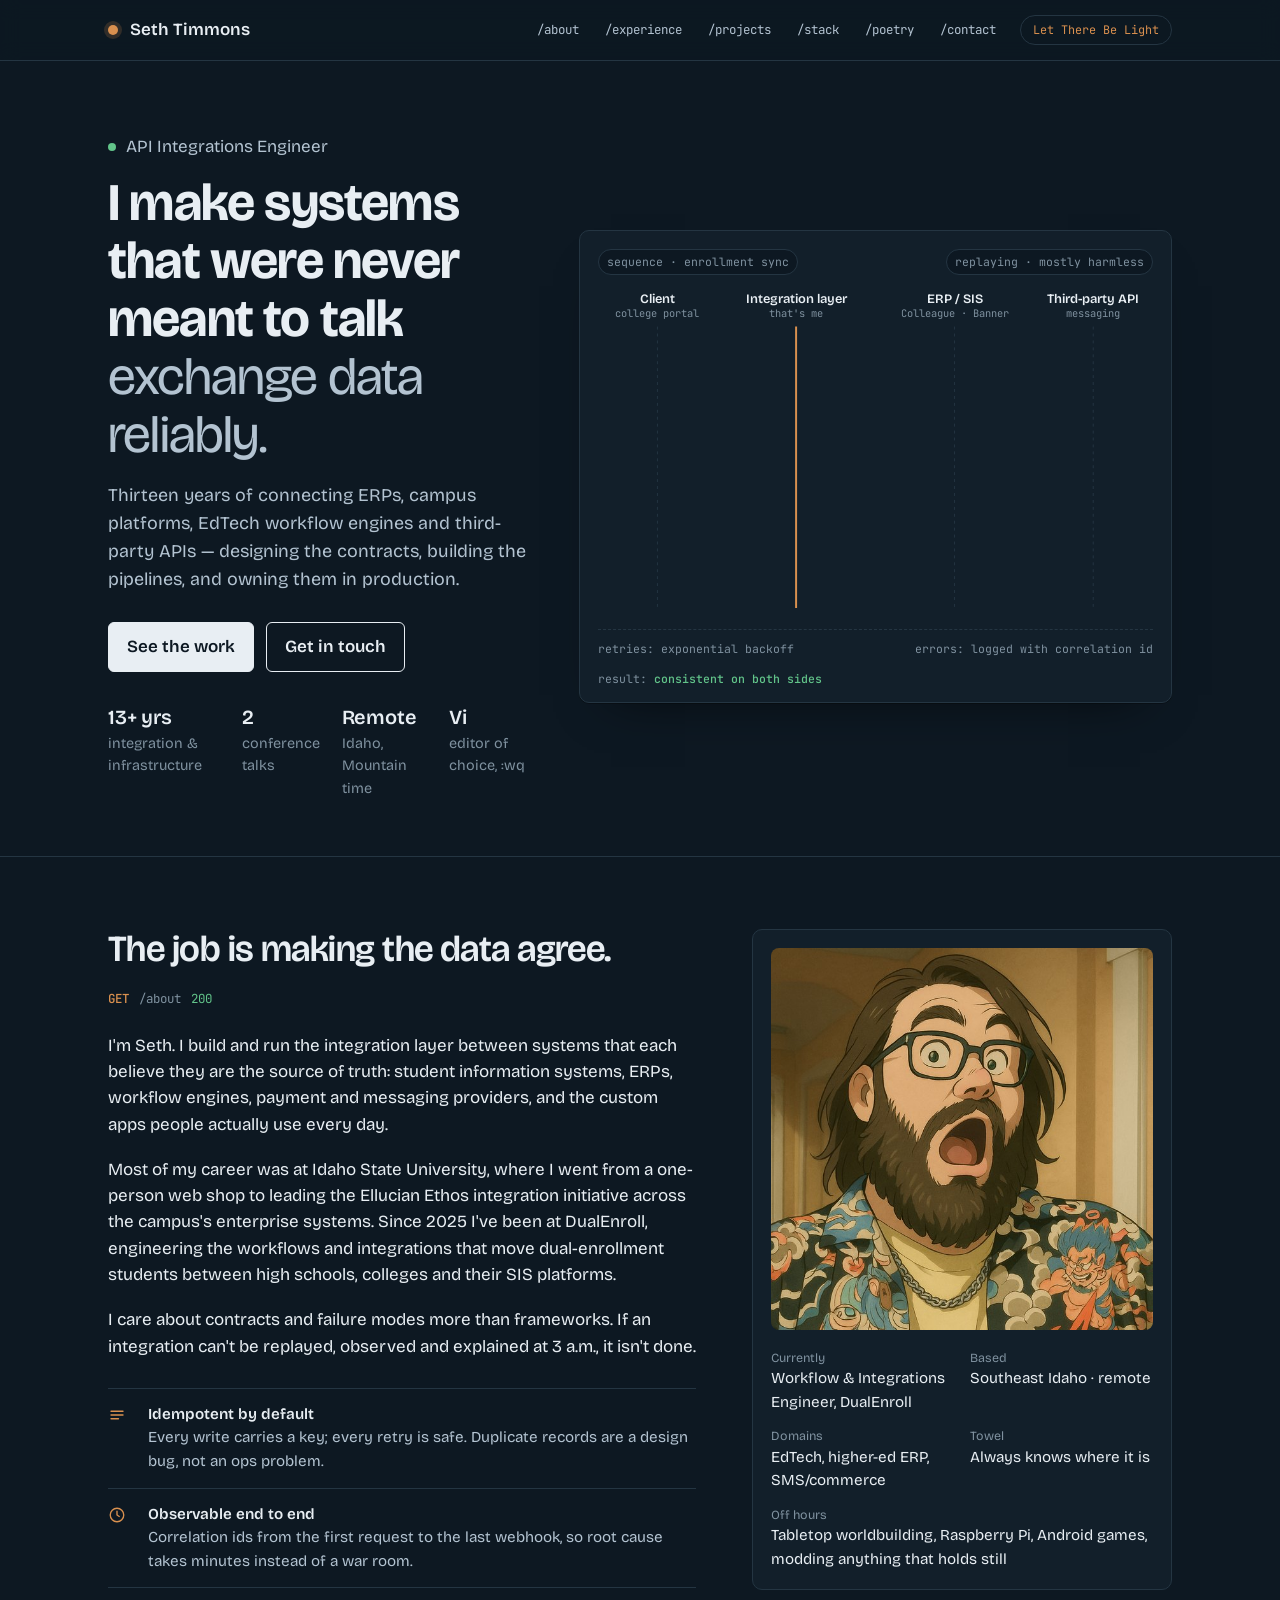
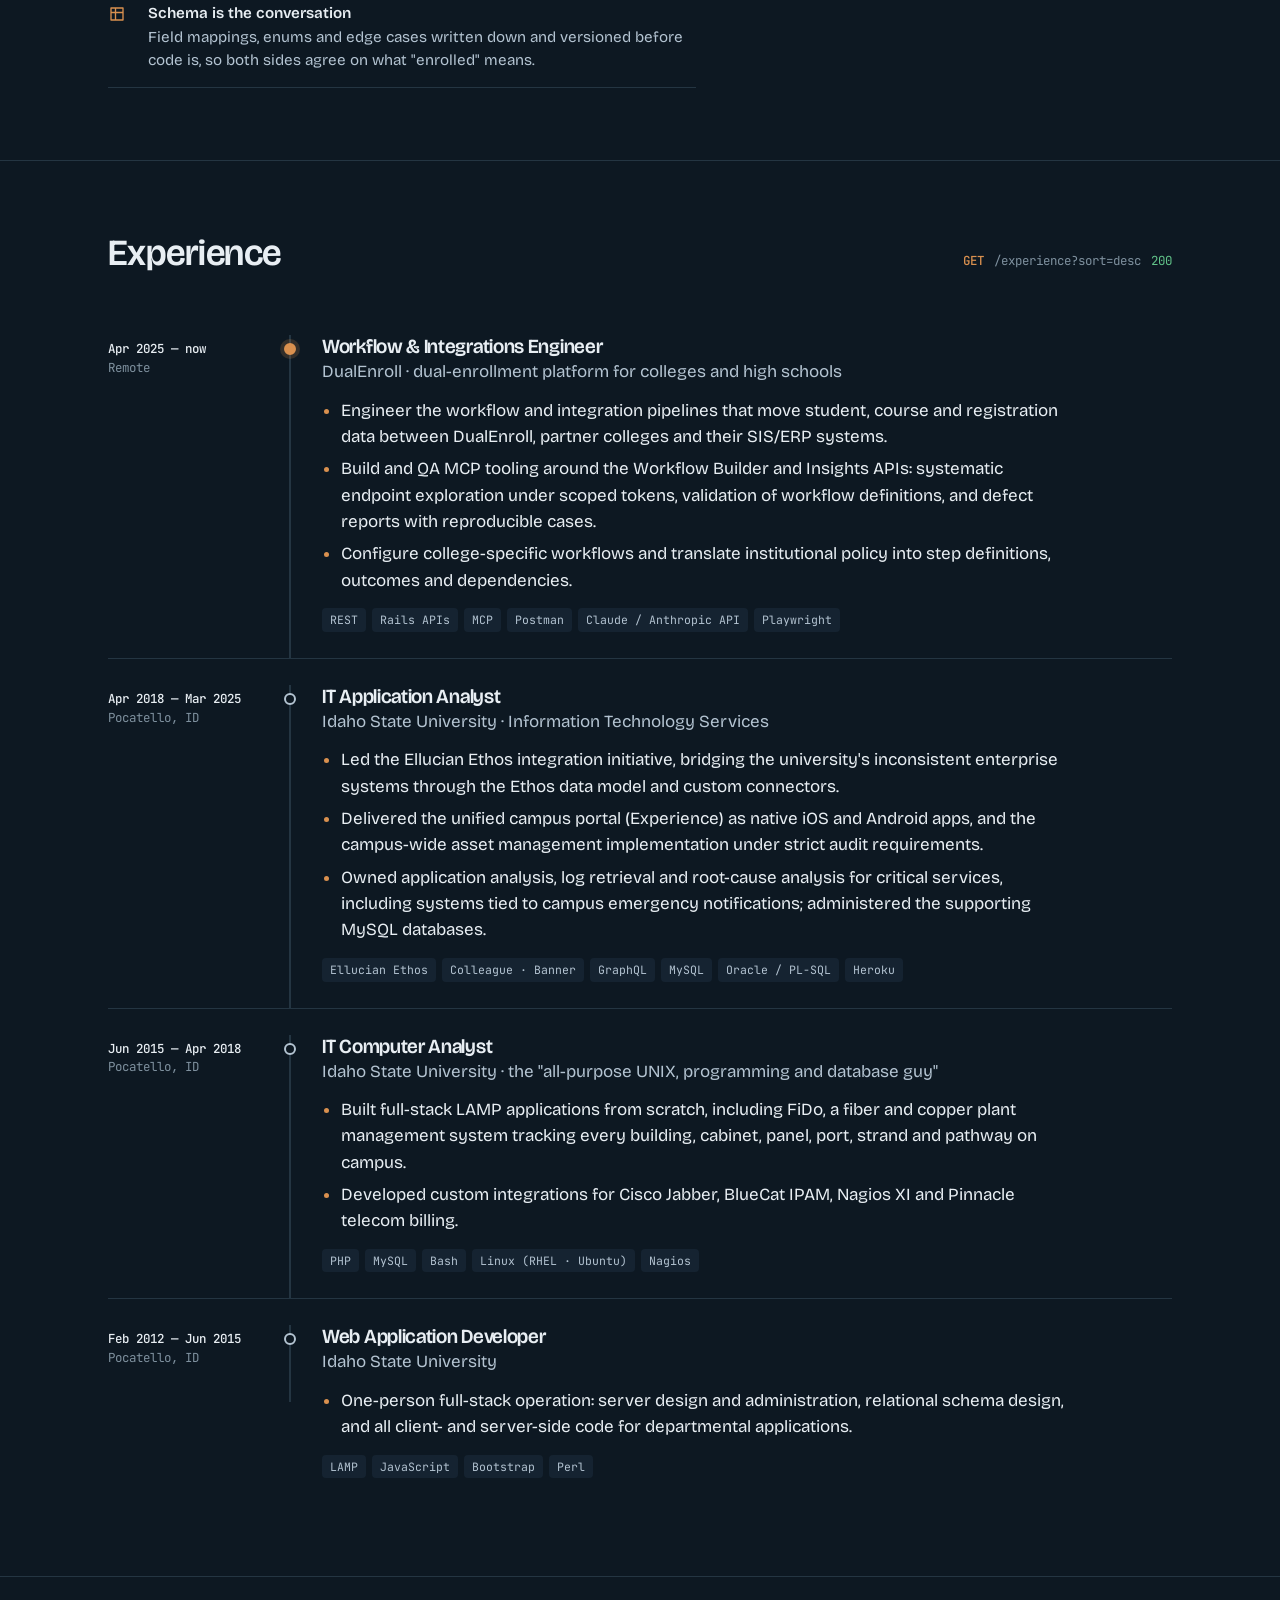
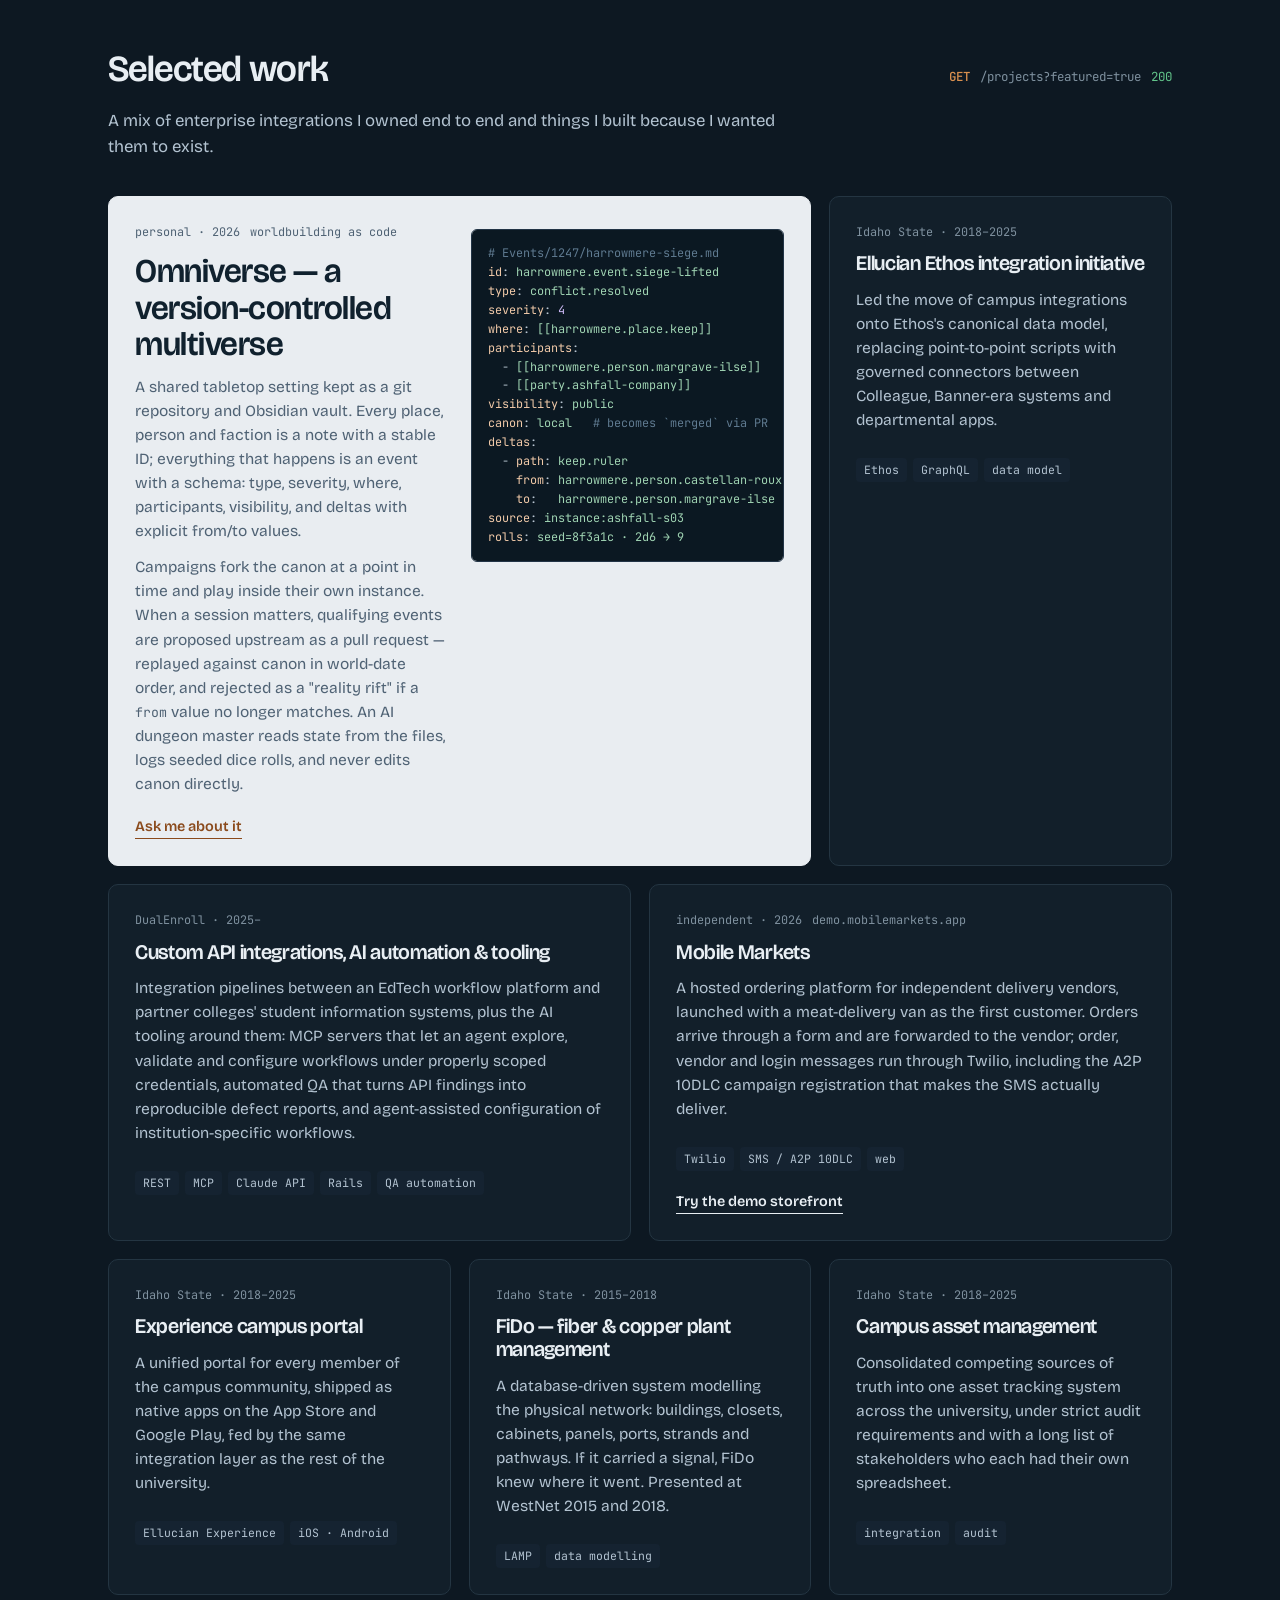
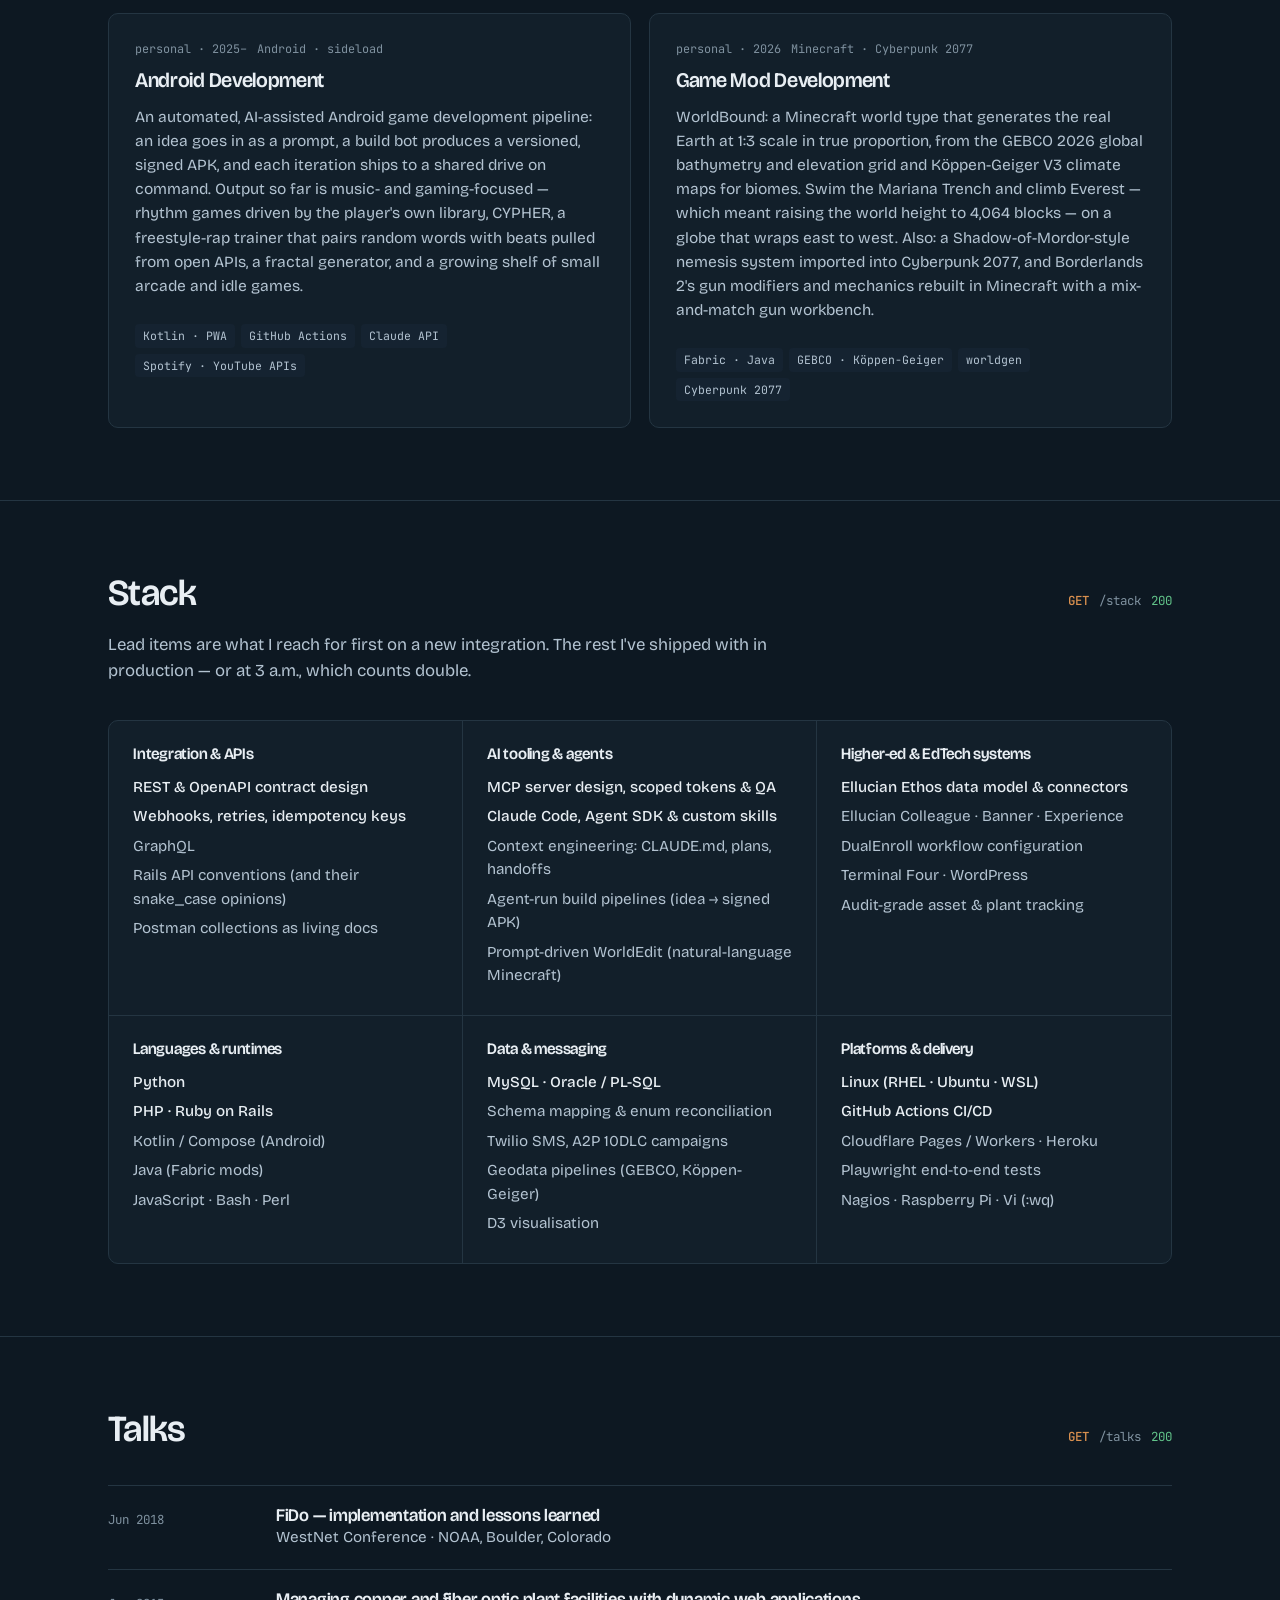
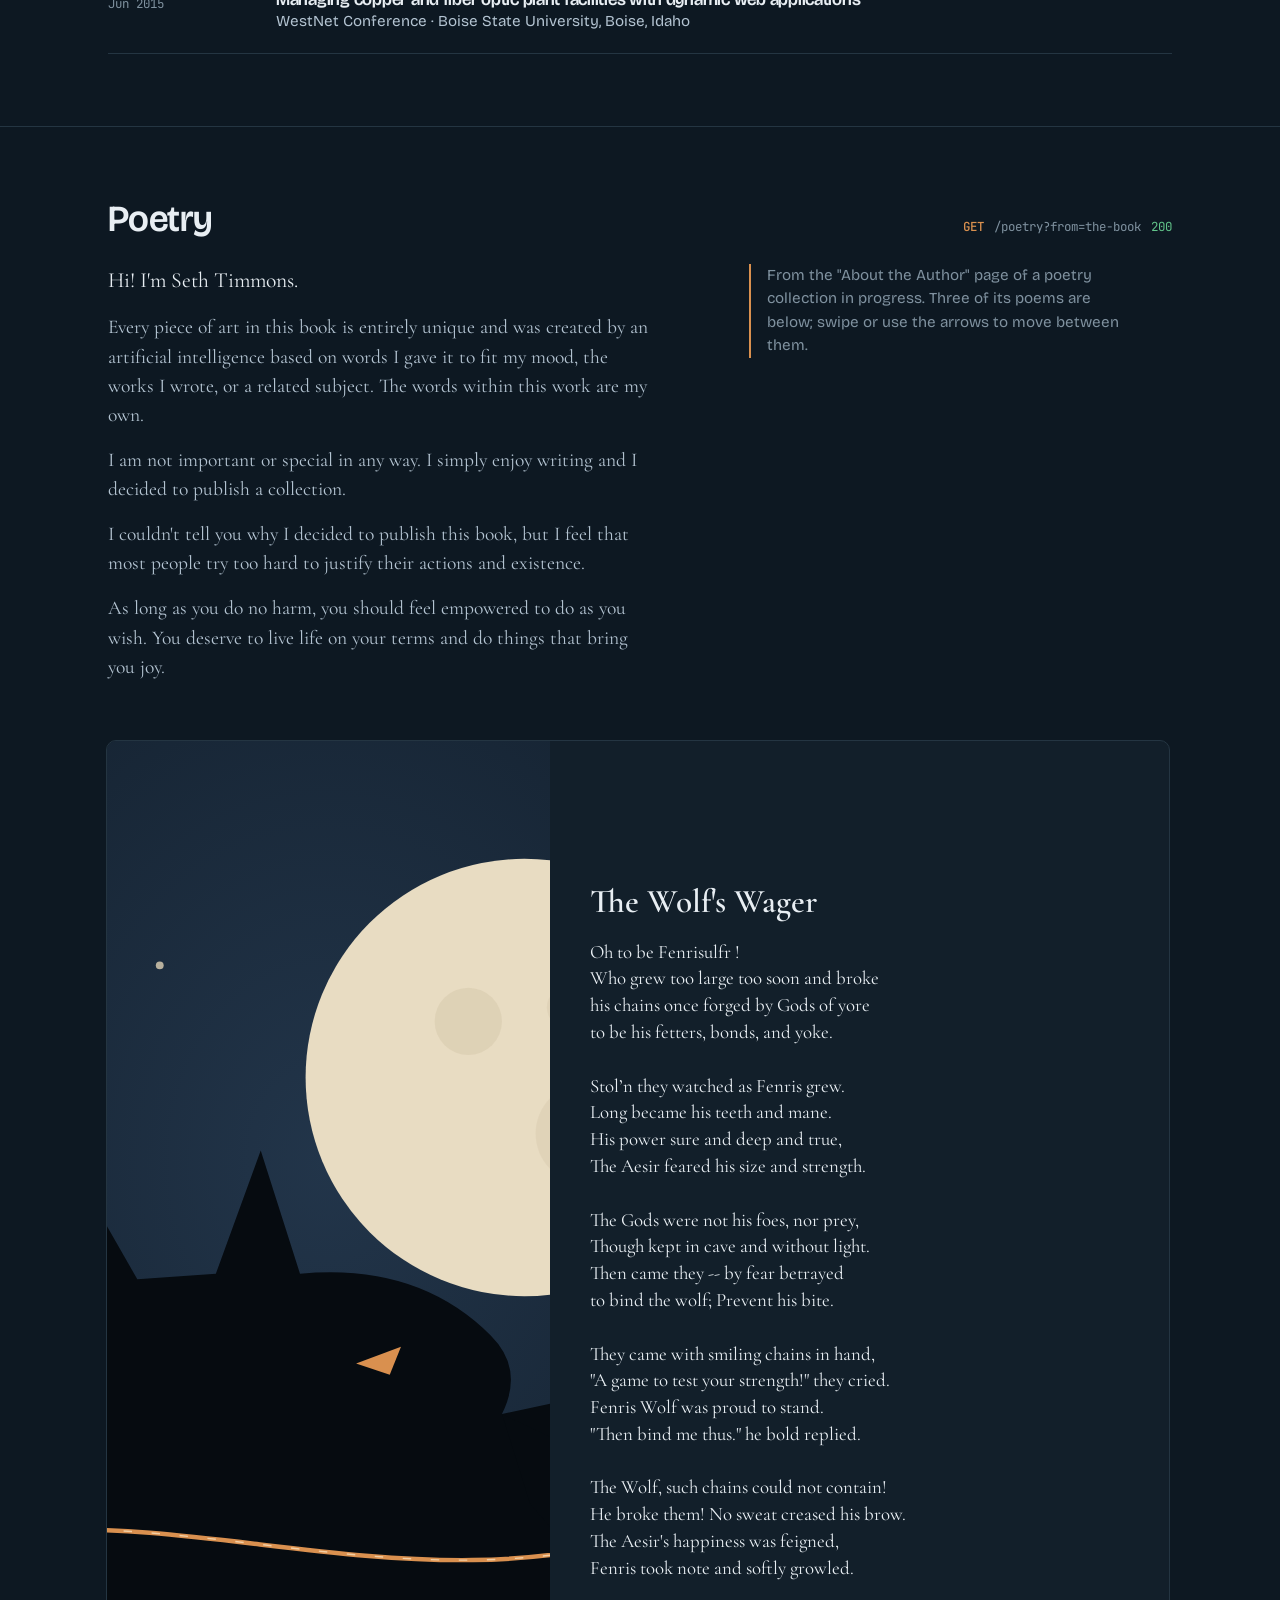
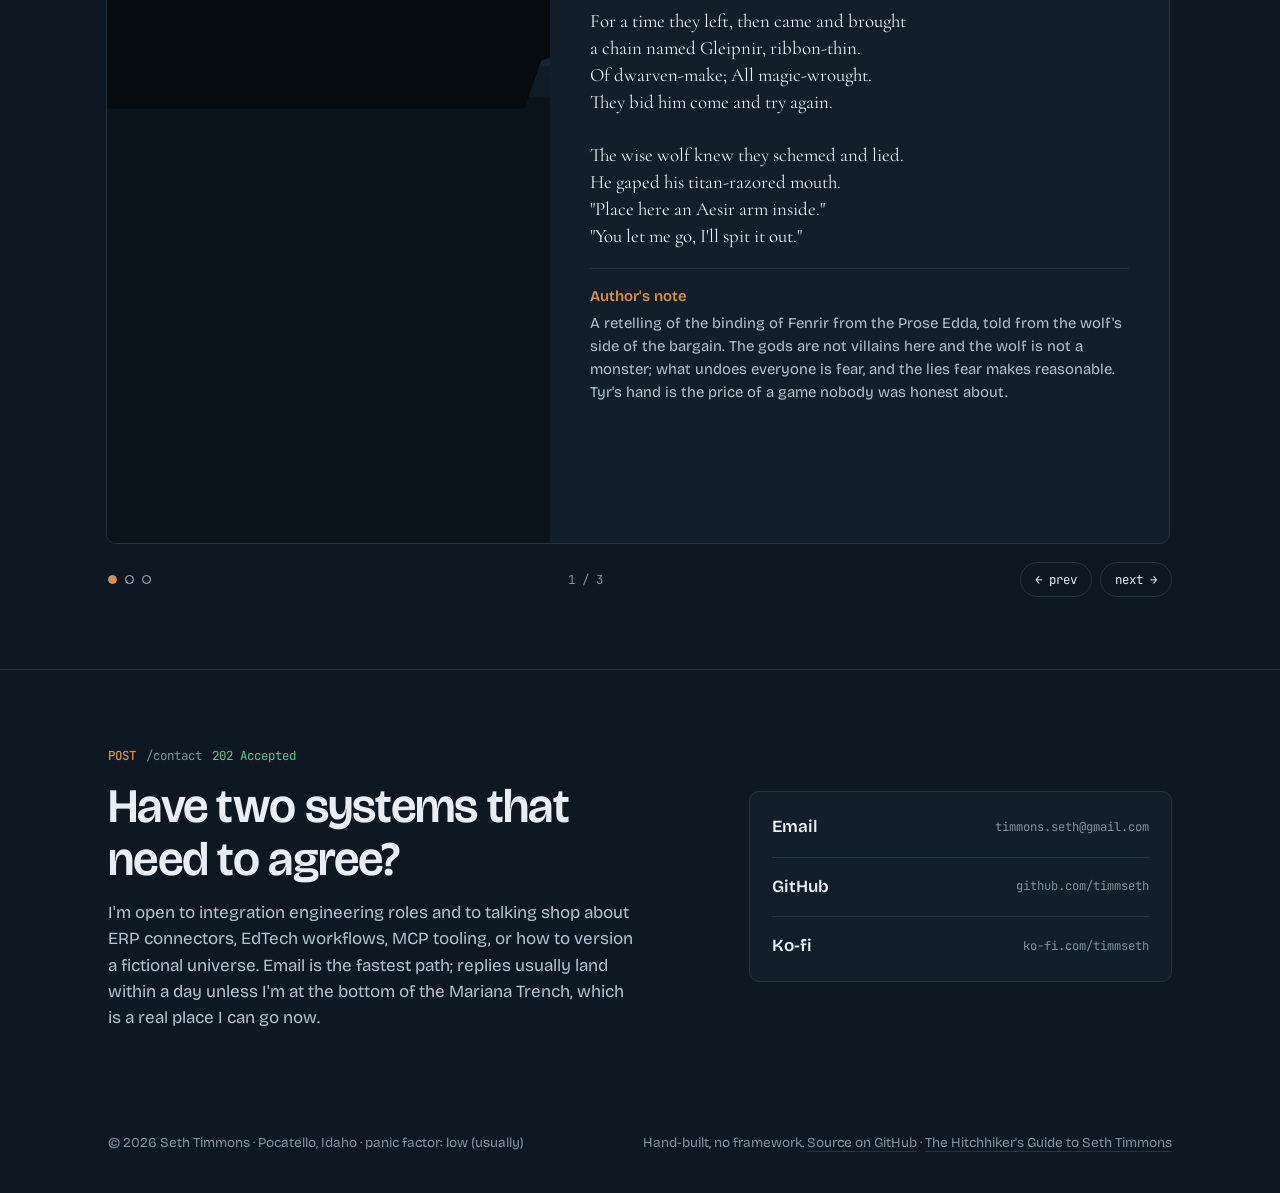
==== commit cbbdb29e: "Generalize DualEnroll project card Co-Authored-By: Claude Fable 5.1 <noreply@anthropic.com> Claude-S" ====
--- a/index.html
+++ b/index.html
@@ -501,9 +501,9 @@
 
       <article class="proj wide">
         <div class="meta"><span>DualEnroll · 2025–</span></div>
-        <h3>Workflow Builder &amp; Insights API tooling</h3>
-        <p>MCP integrations for exploring, validating and configuring dual-enrollment workflows. Systematic QA under superuser and college-scoped tokens surfaced scoping gaps, catalog mismatches, false-positive validation errors and a parameter-casing bug in generated links — each filed with a reproducible case.</p>
-        <div class="tags"><span class="tag">MCP</span><span class="tag">REST</span><span class="tag">QA</span><span class="tag">Rails</span></div>
+        <h3>Custom API integrations, AI automation &amp; tooling</h3>
+        <p>Integration pipelines between an EdTech workflow platform and partner colleges' student information systems, plus the AI tooling around them: MCP servers that let an agent explore, validate and configure workflows under properly scoped credentials, automated QA that turns API findings into reproducible defect reports, and agent-assisted configuration of institution-specific workflows.</p>
+        <div class="tags"><span class="tag">REST</span><span class="tag">MCP</span><span class="tag">Claude API</span><span class="tag">Rails</span><span class="tag">QA automation</span></div>
       </article>
 
       <article class="proj wide">
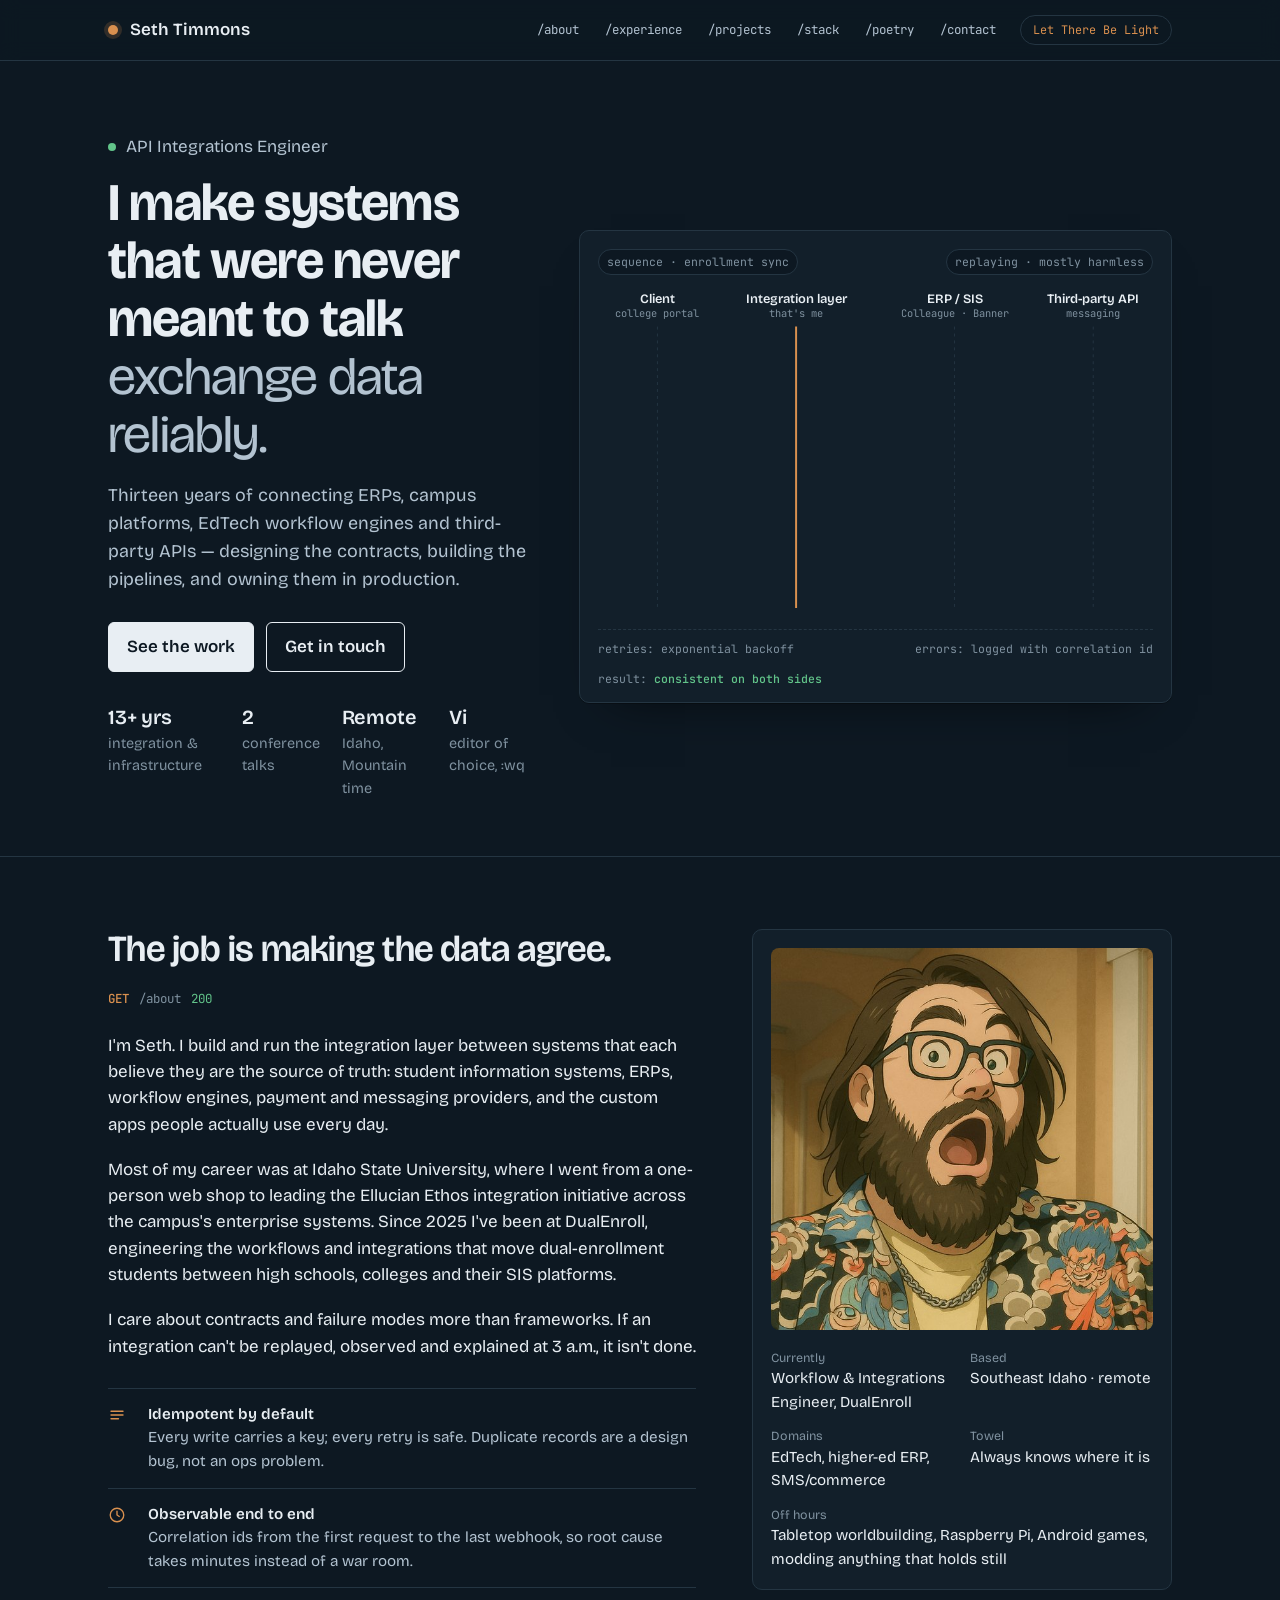
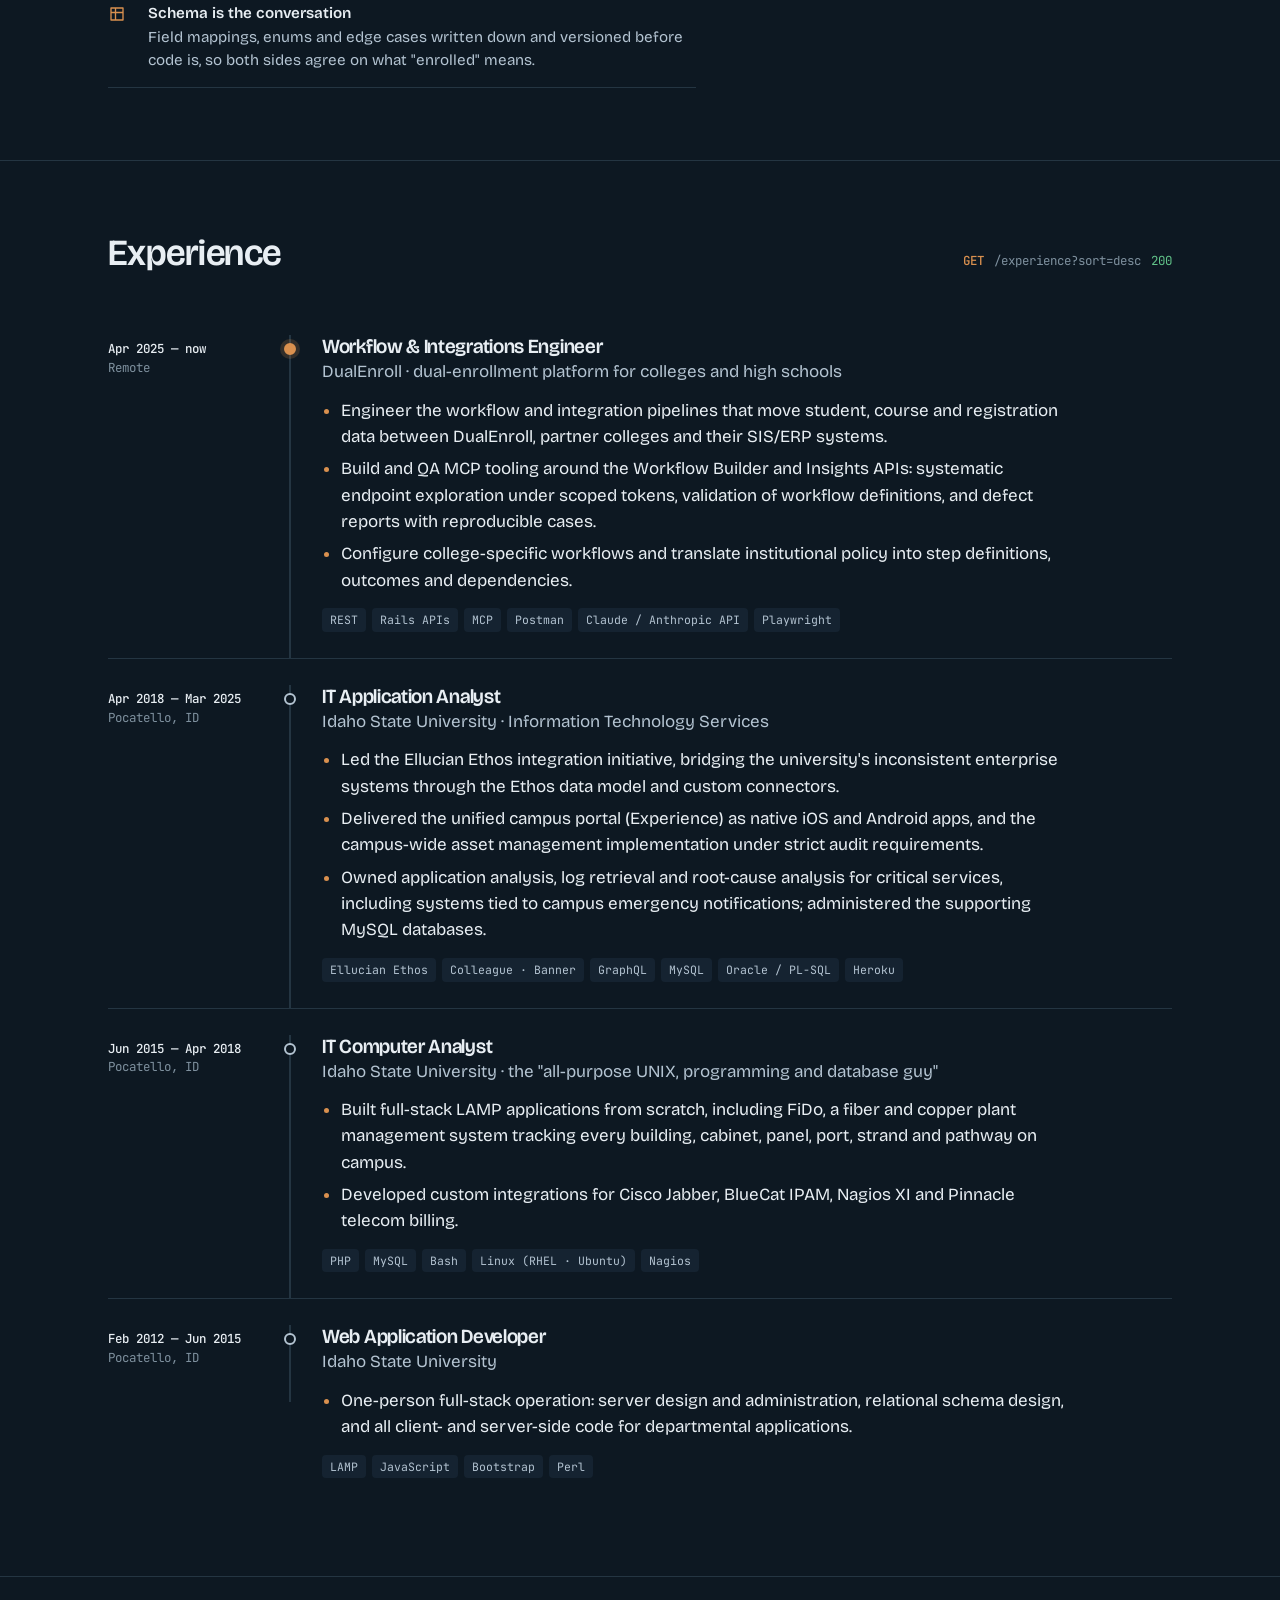
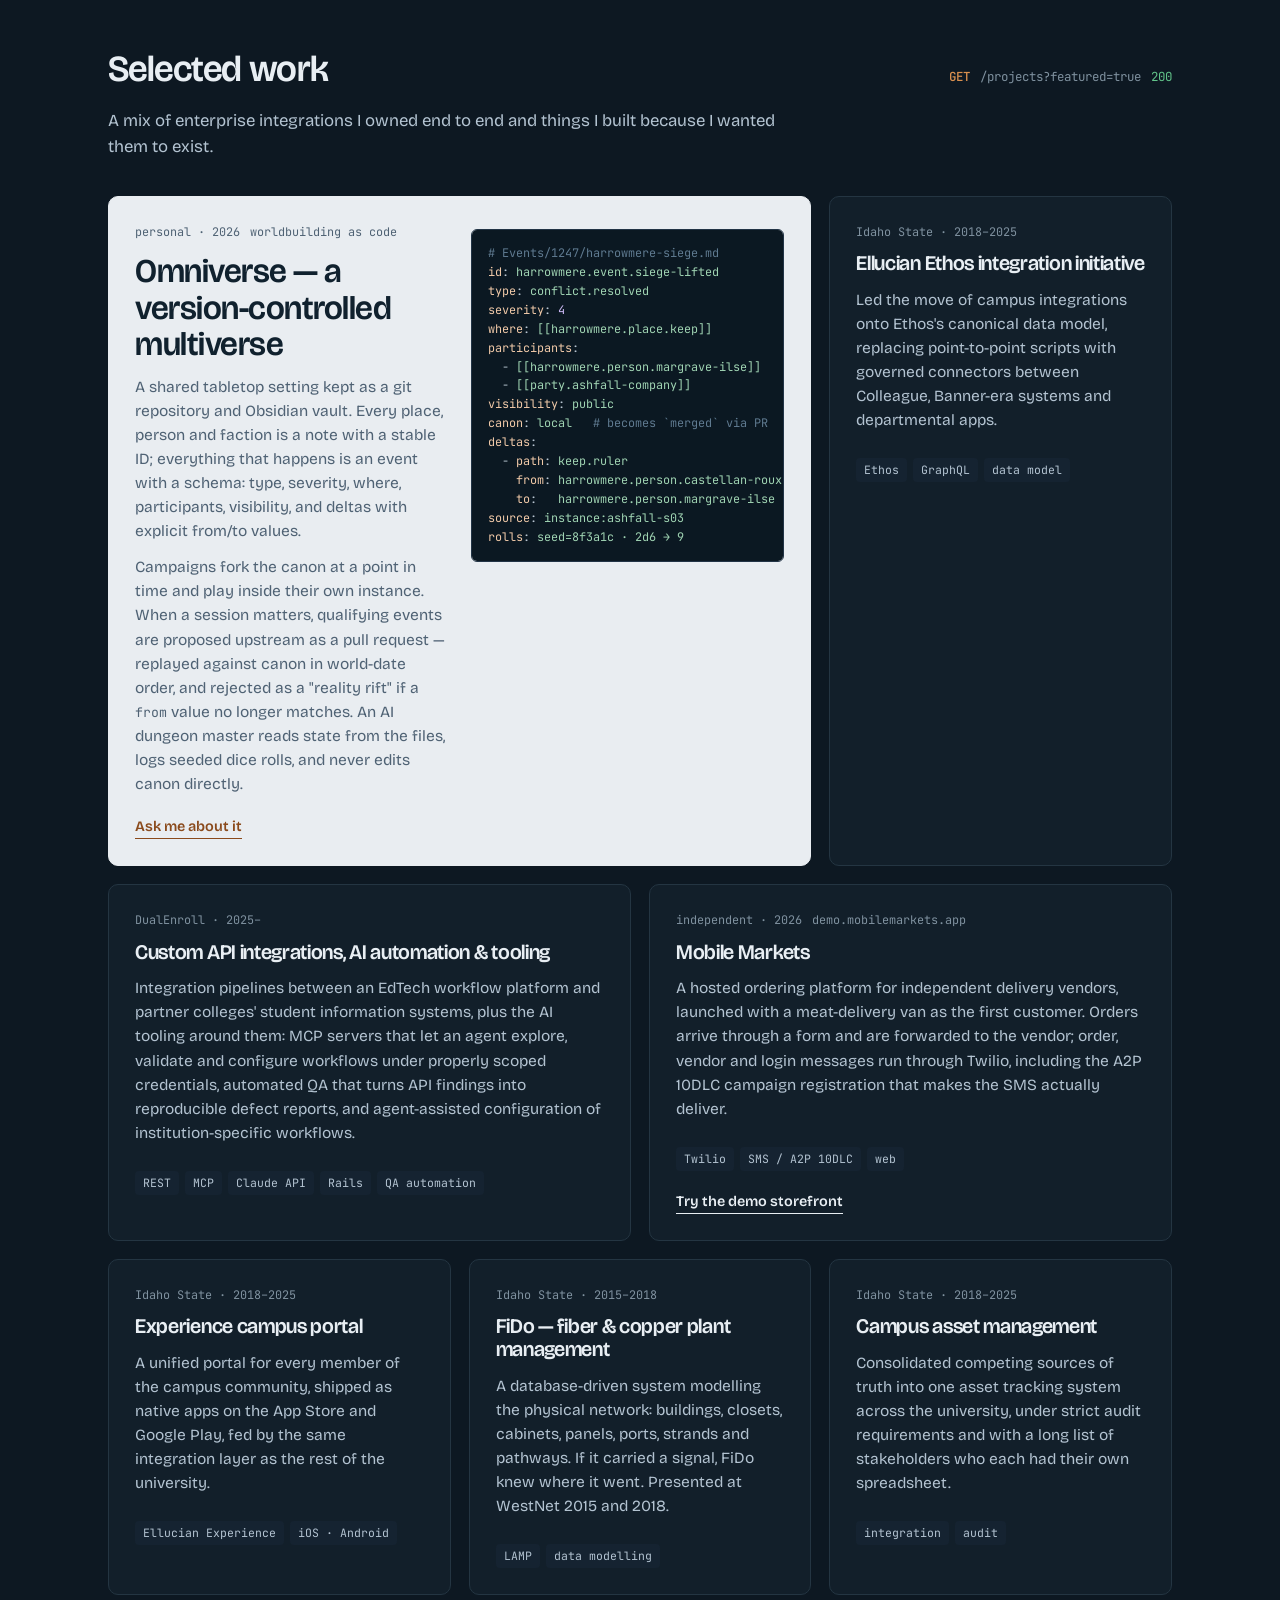
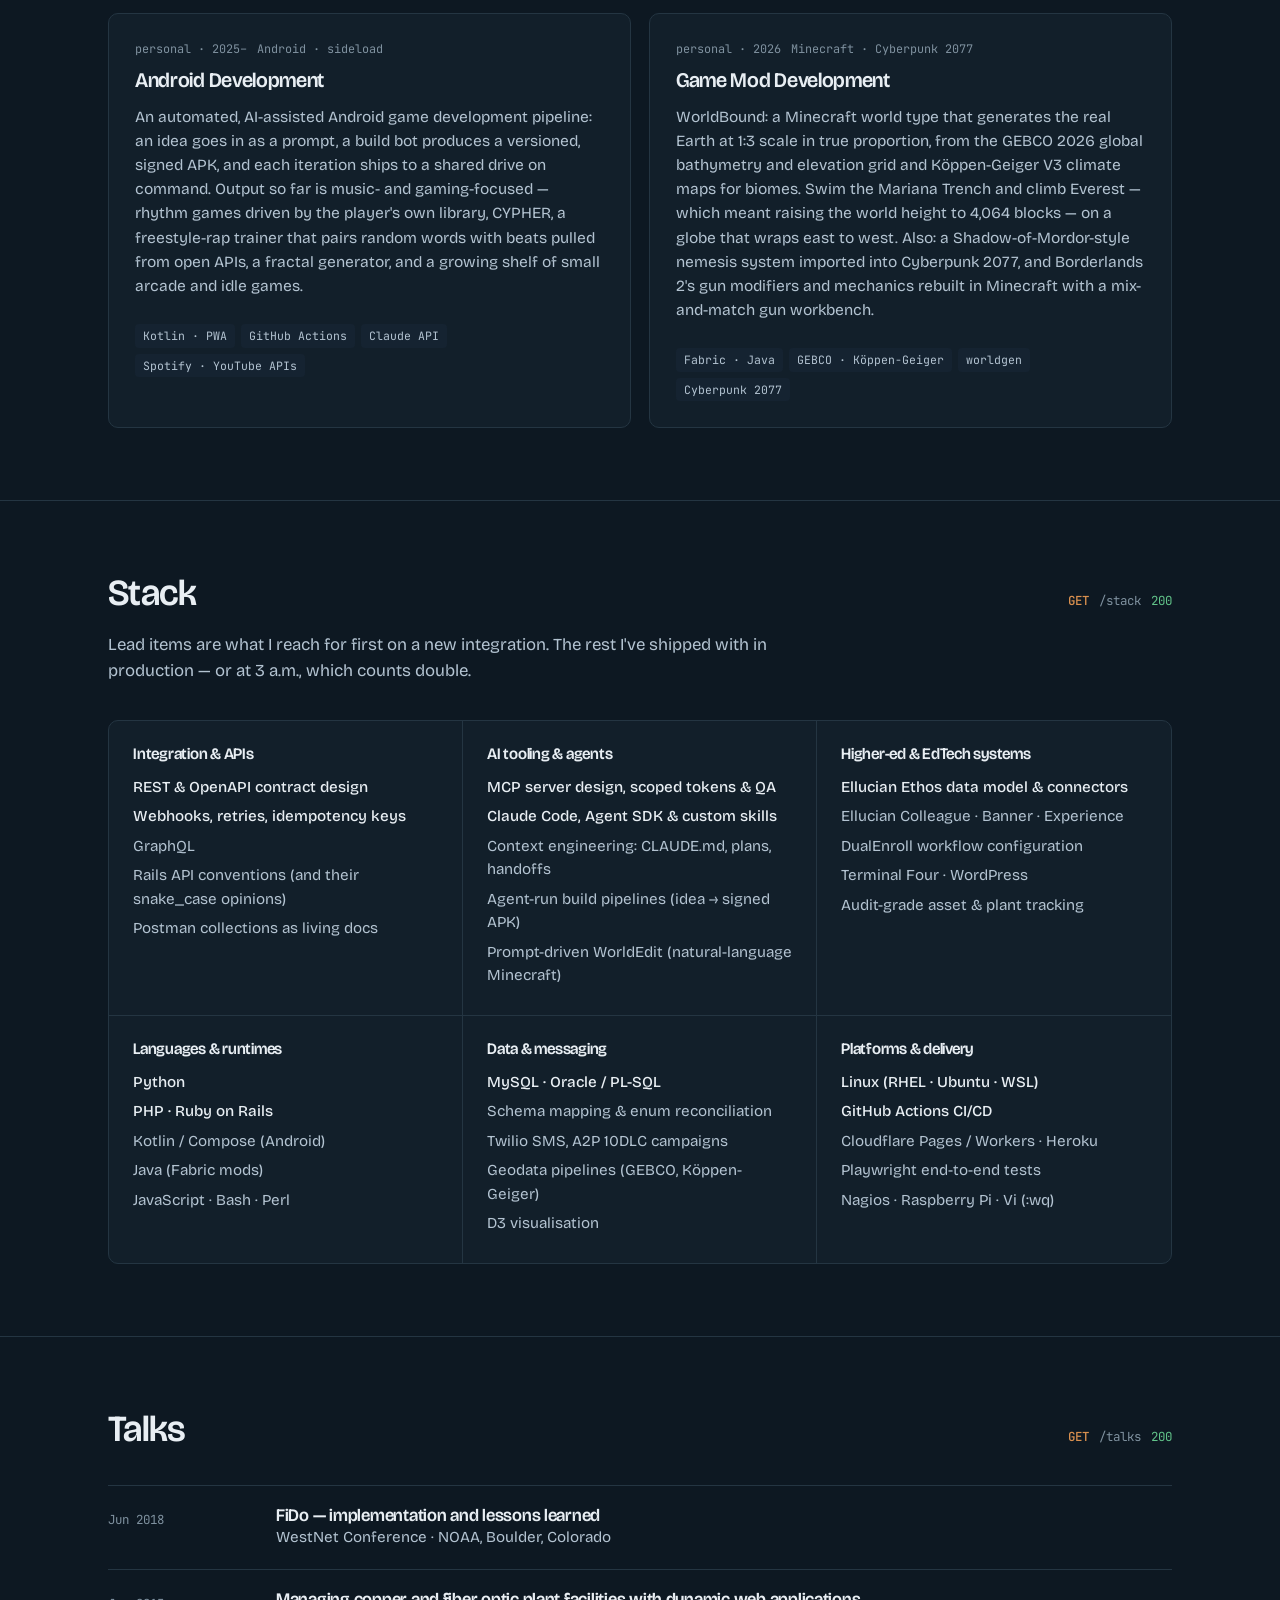
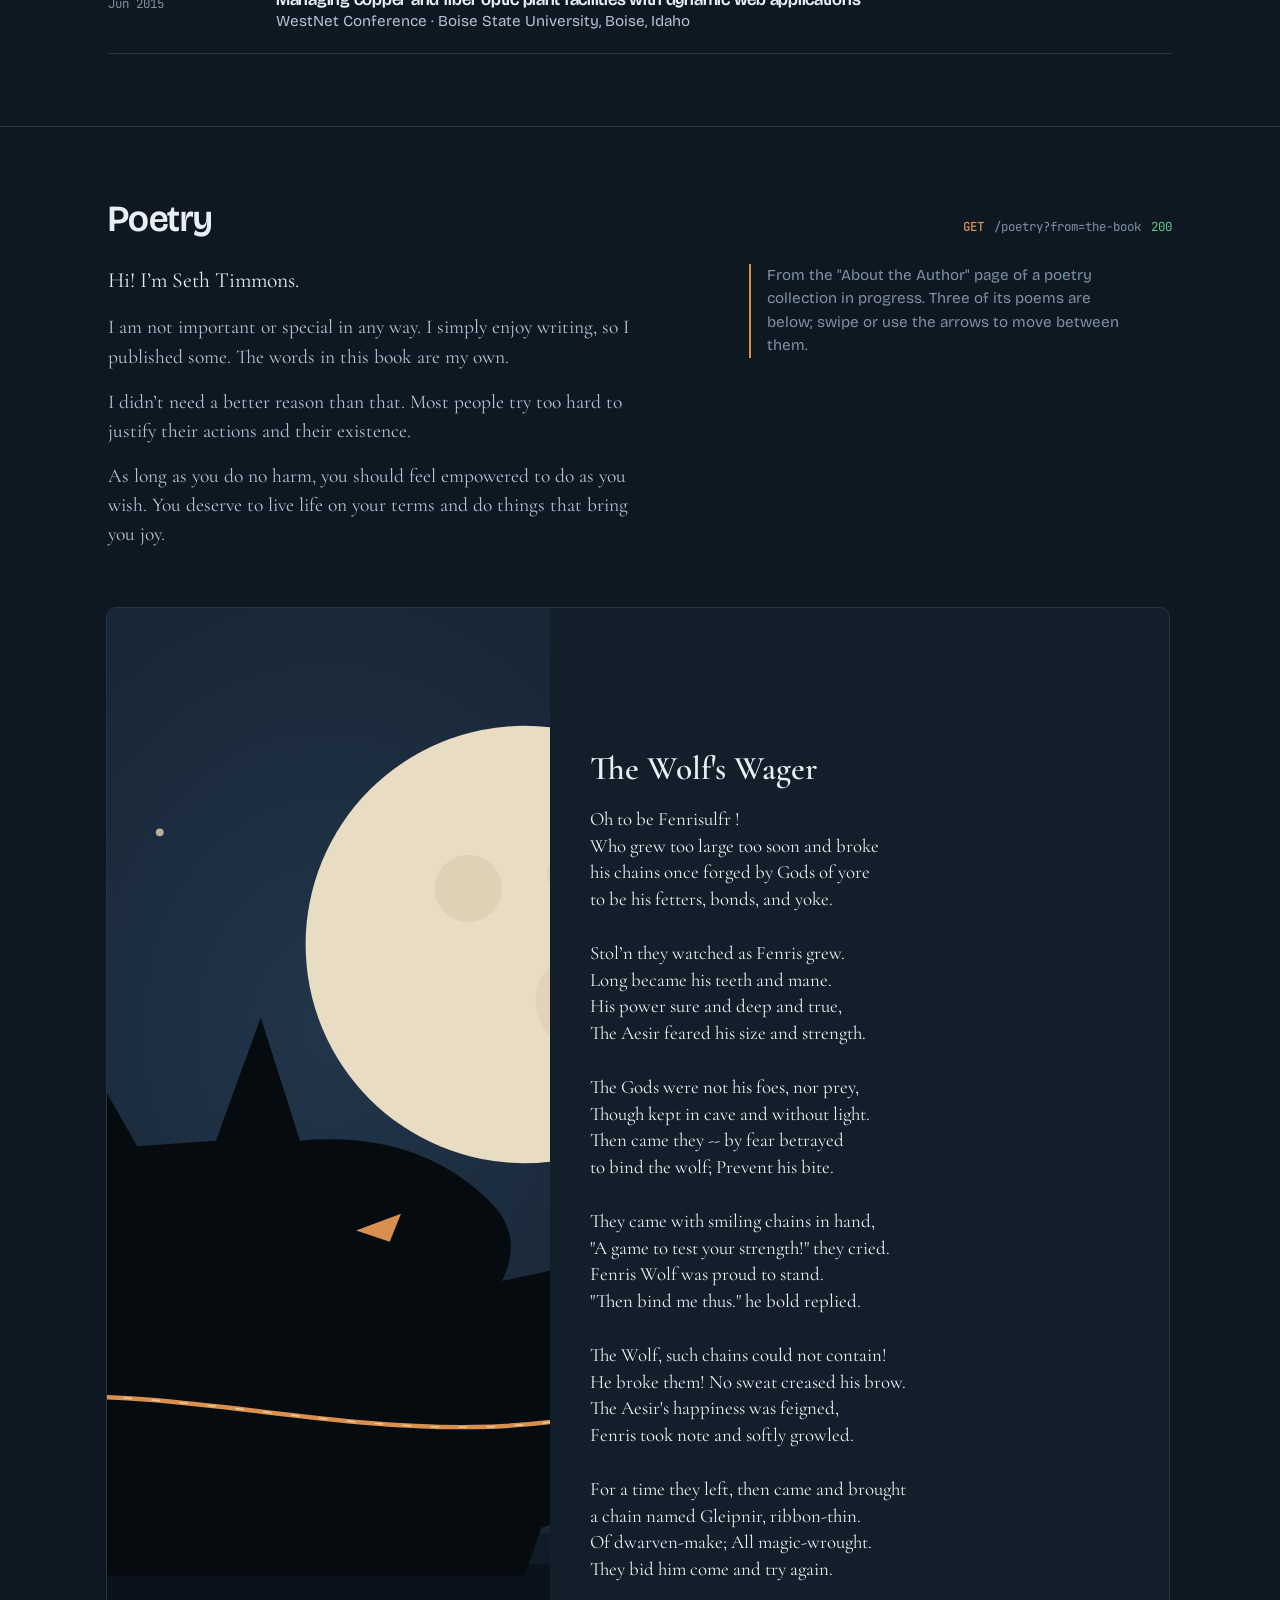
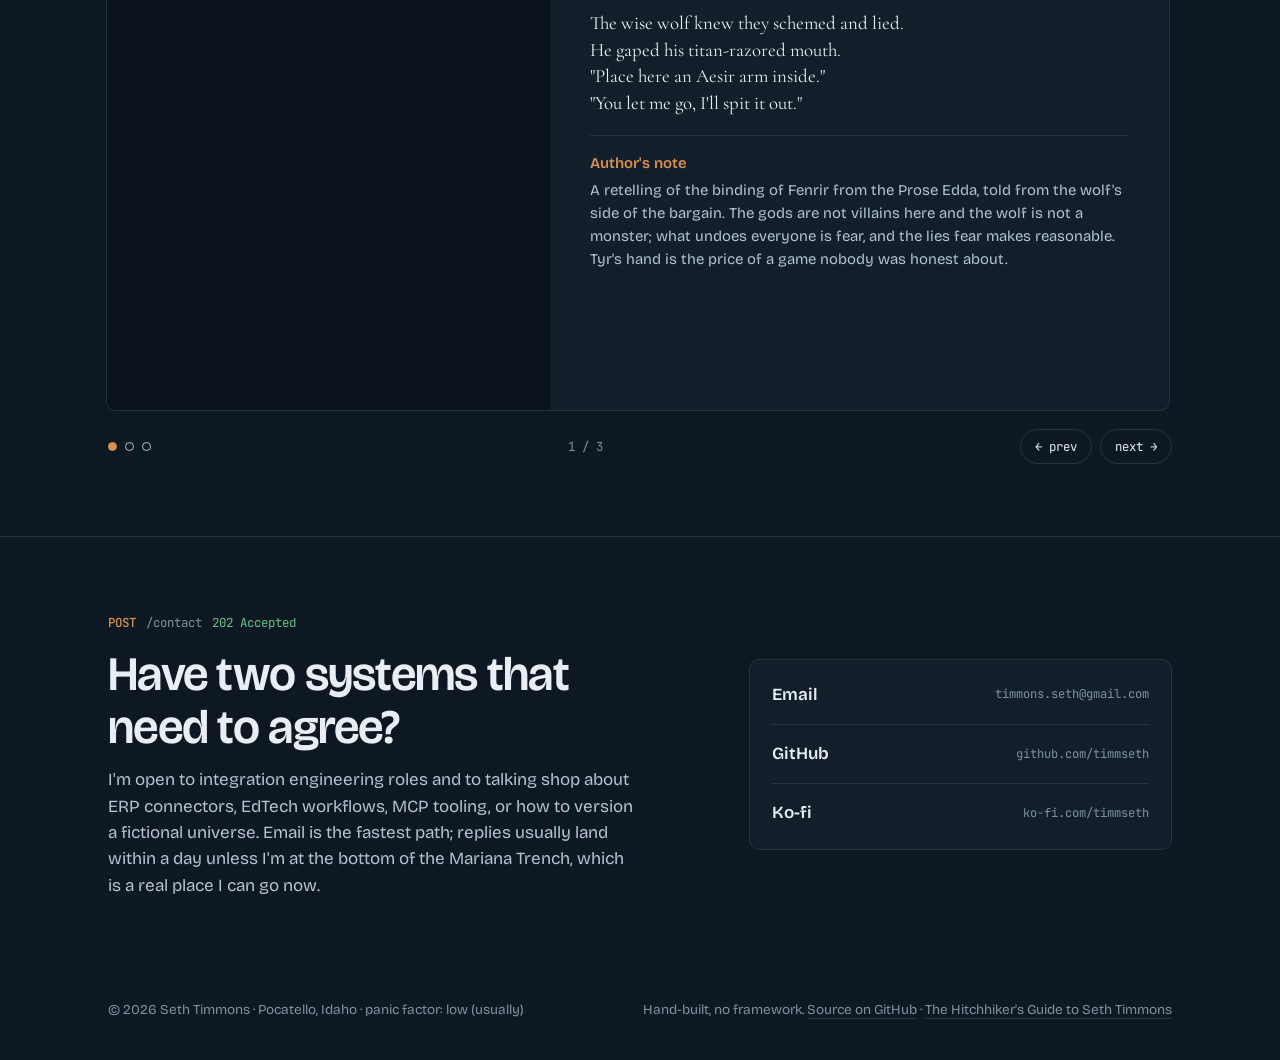
==== commit a67ba612: "Poetry: updated About the Author text Co-Authored-By: Claude Fable 5.1 <noreply@anthropic.com> Claud" ====
--- a/index.html
+++ b/index.html
@@ -601,10 +601,9 @@
     </div>
     <div class="author">
       <div>
-        <p>Hi! I'm Seth Timmons.</p>
-        <p>Every piece of art in this book is entirely unique and was created by an artificial intelligence based on words I gave it to fit my mood, the works I wrote, or a related subject. The words within this work are my own.</p>
-        <p>I am not important or special in any way. I simply enjoy writing and I decided to publish a collection.</p>
-        <p>I couldn't tell you why I decided to publish this book, but I feel that most people try too hard to justify their actions and existence.</p>
+        <p>Hi! I’m Seth Timmons.</p>
+        <p>I am not important or special in any way. I simply enjoy writing, so I published some. The words in this book are my own.</p>
+        <p>I didn’t need a better reason than that. Most people try too hard to justify their actions and their existence.</p>
         <p>As long as you do no harm, you should feel empowered to do as you wish. You deserve to live life on your terms and do things that bring you joy.</p>
       </div>
       <aside>From the "About the Author" page of a poetry collection in progress. Three of its poems are below; swipe or use the arrows to move between them.</aside>
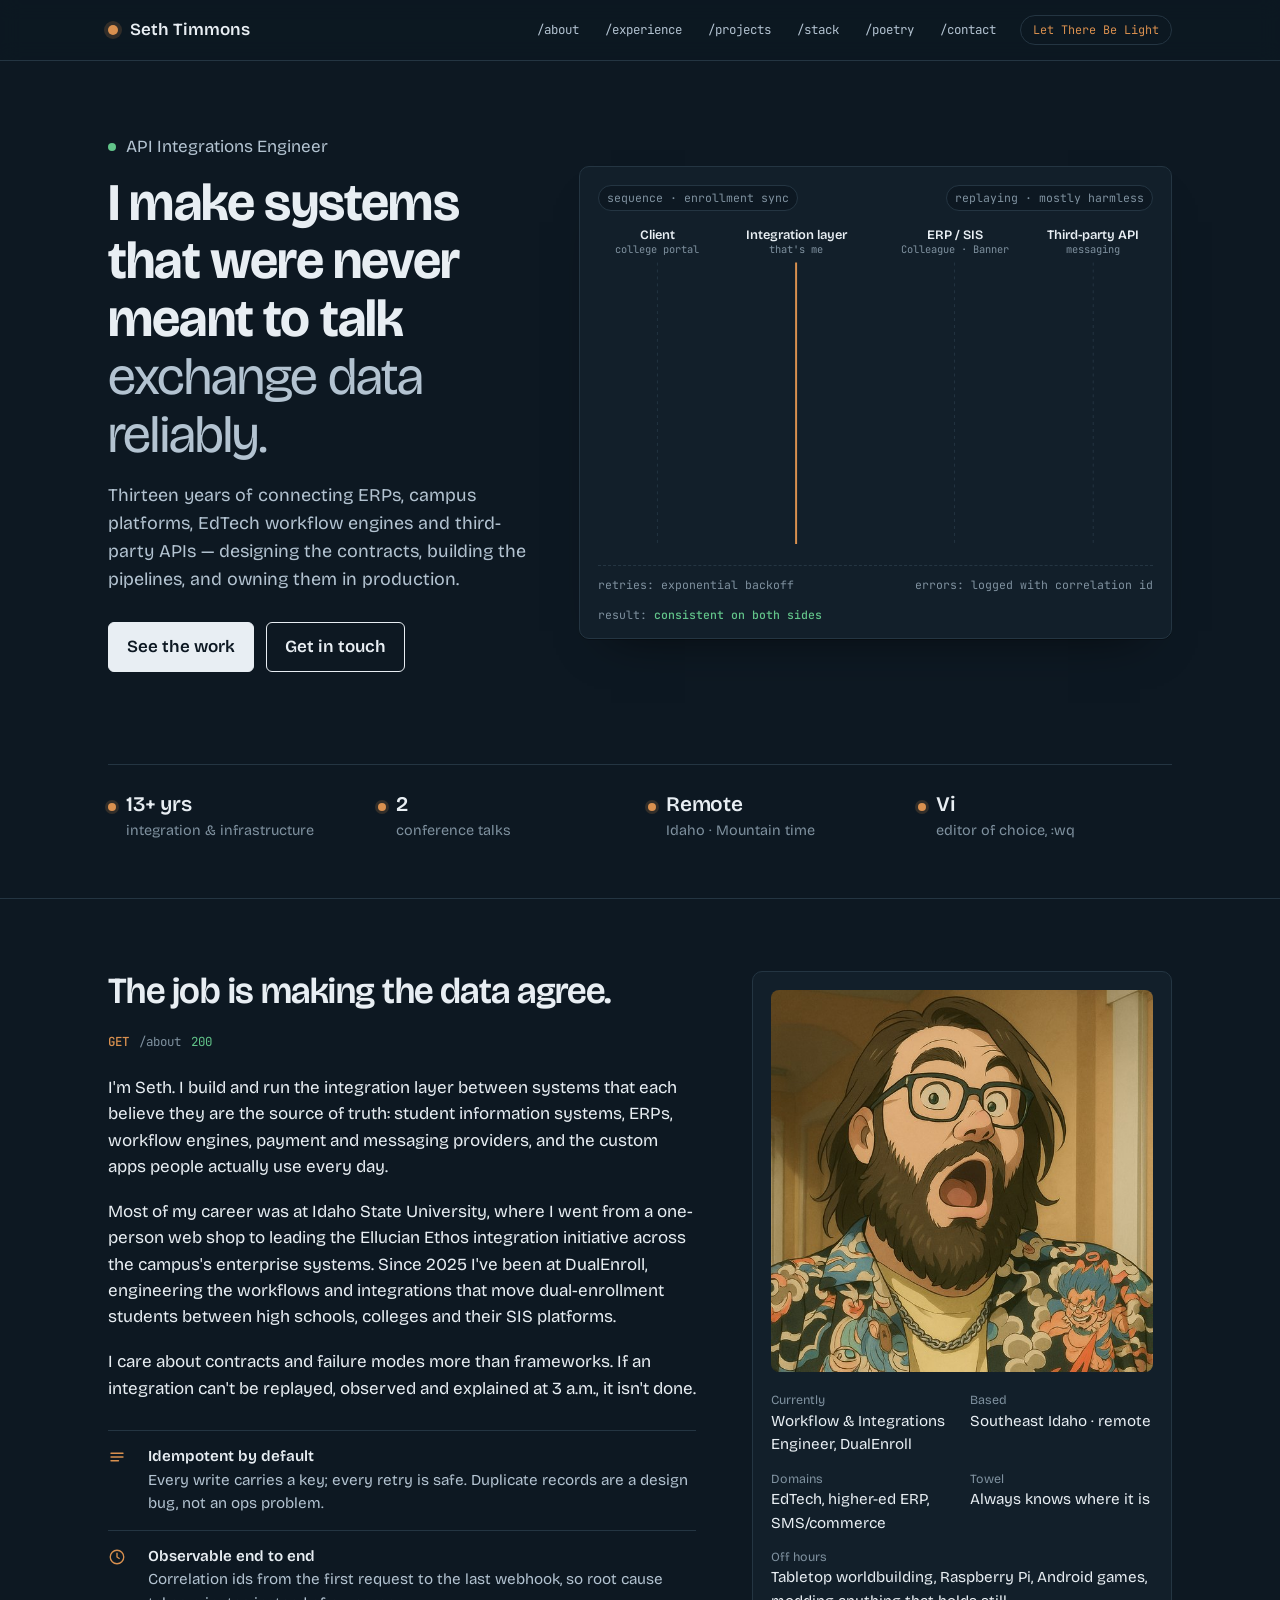
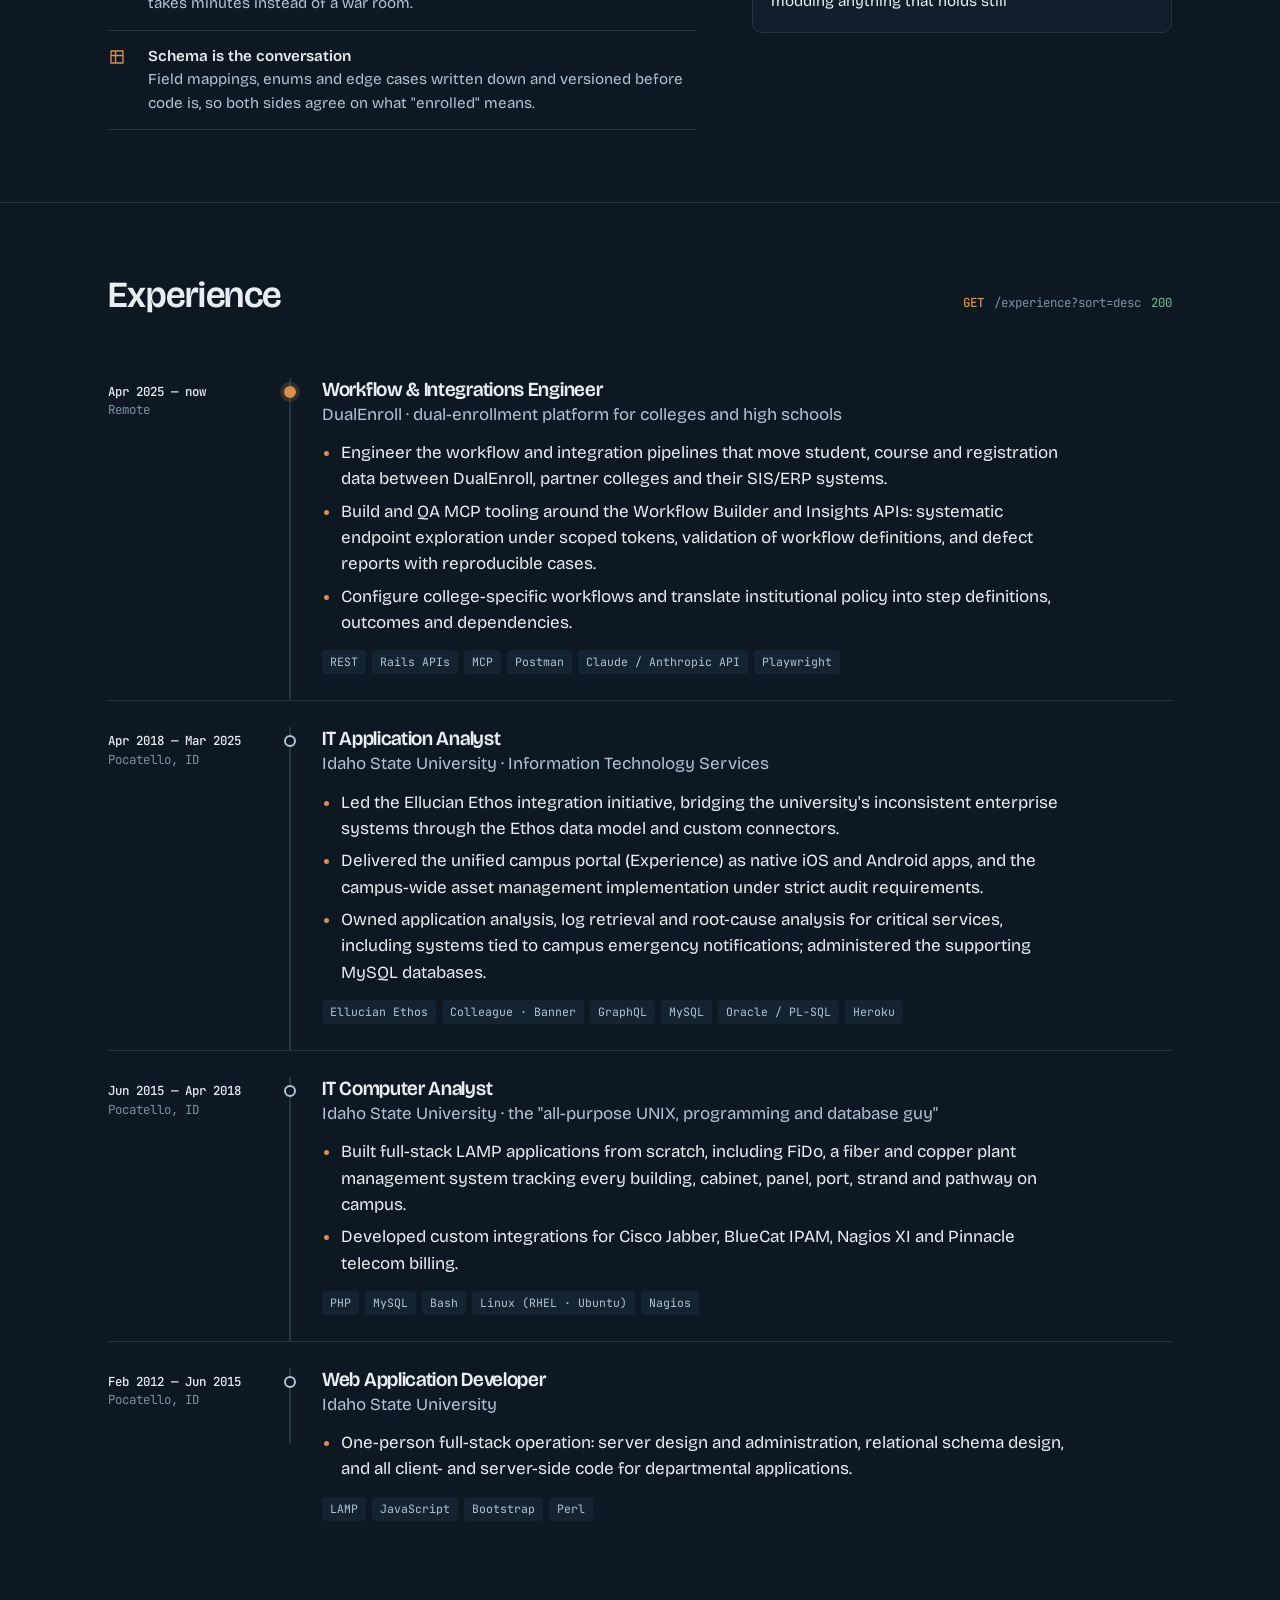
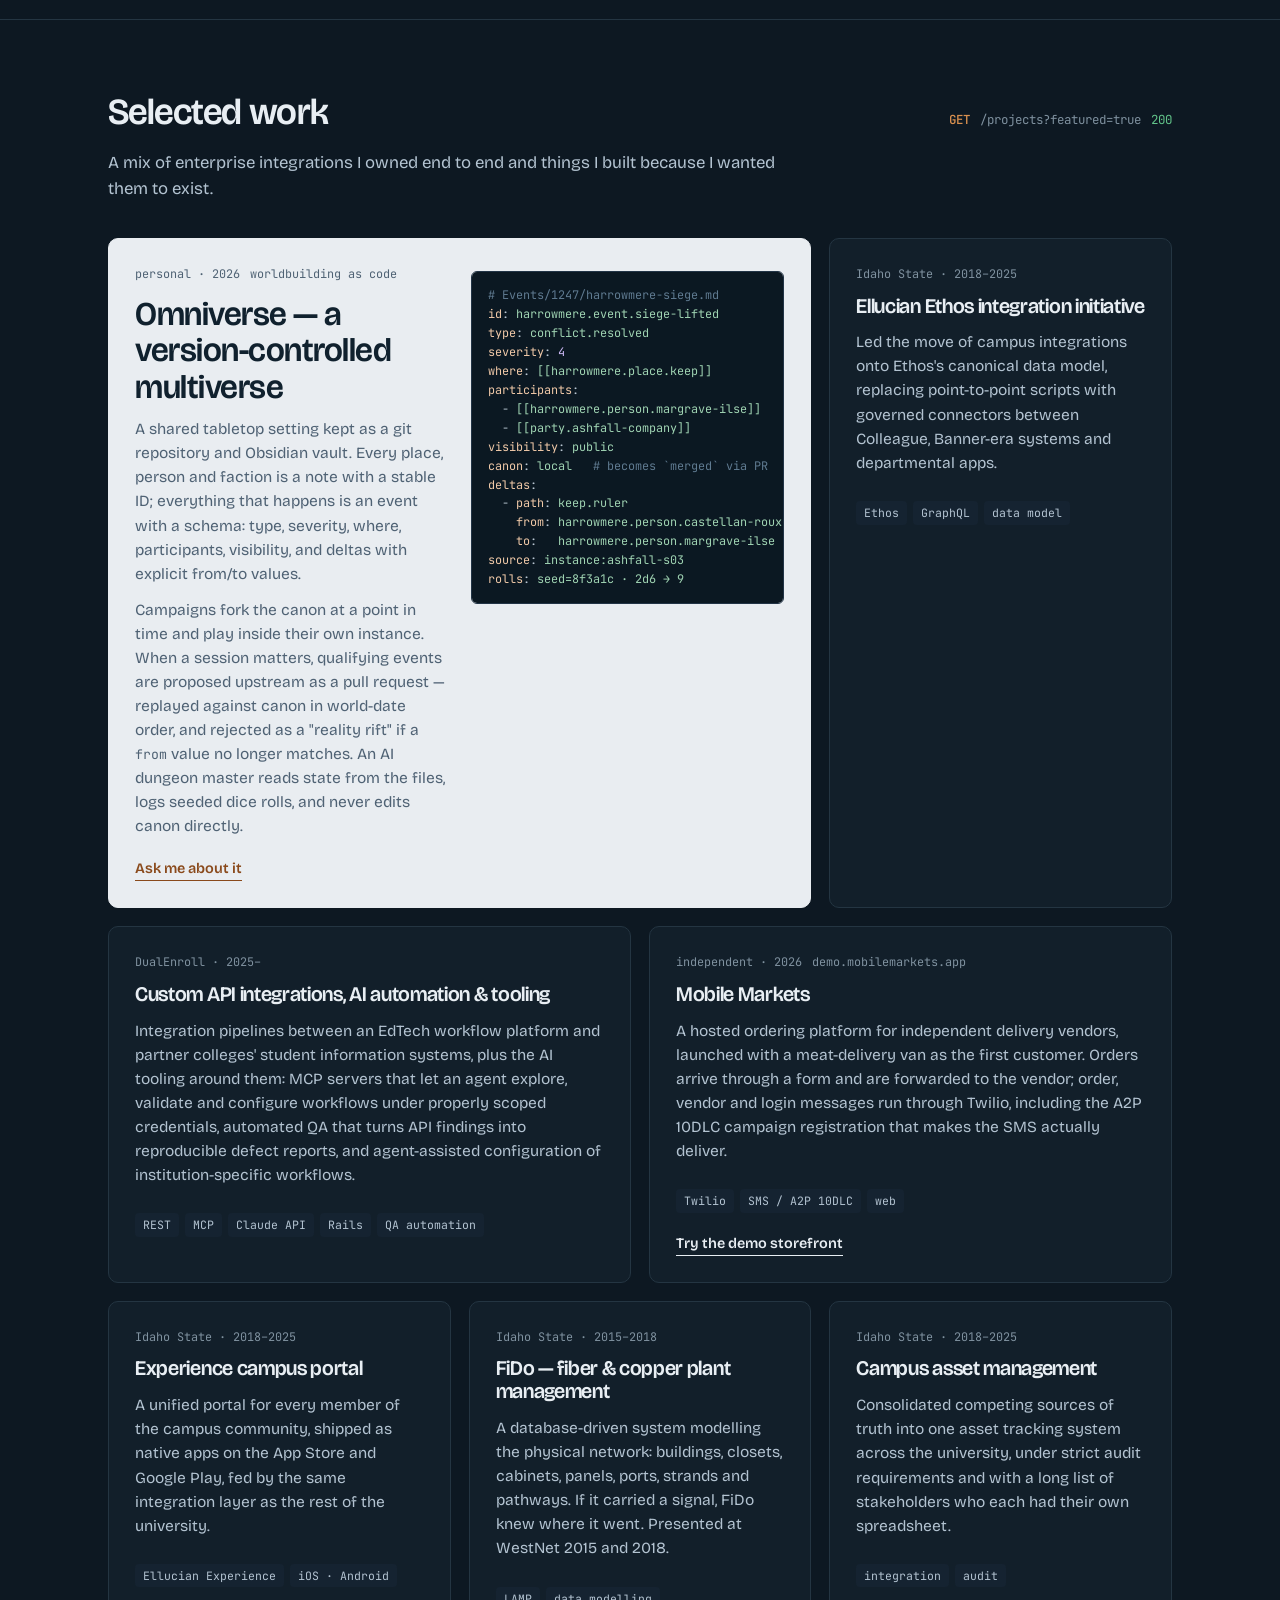
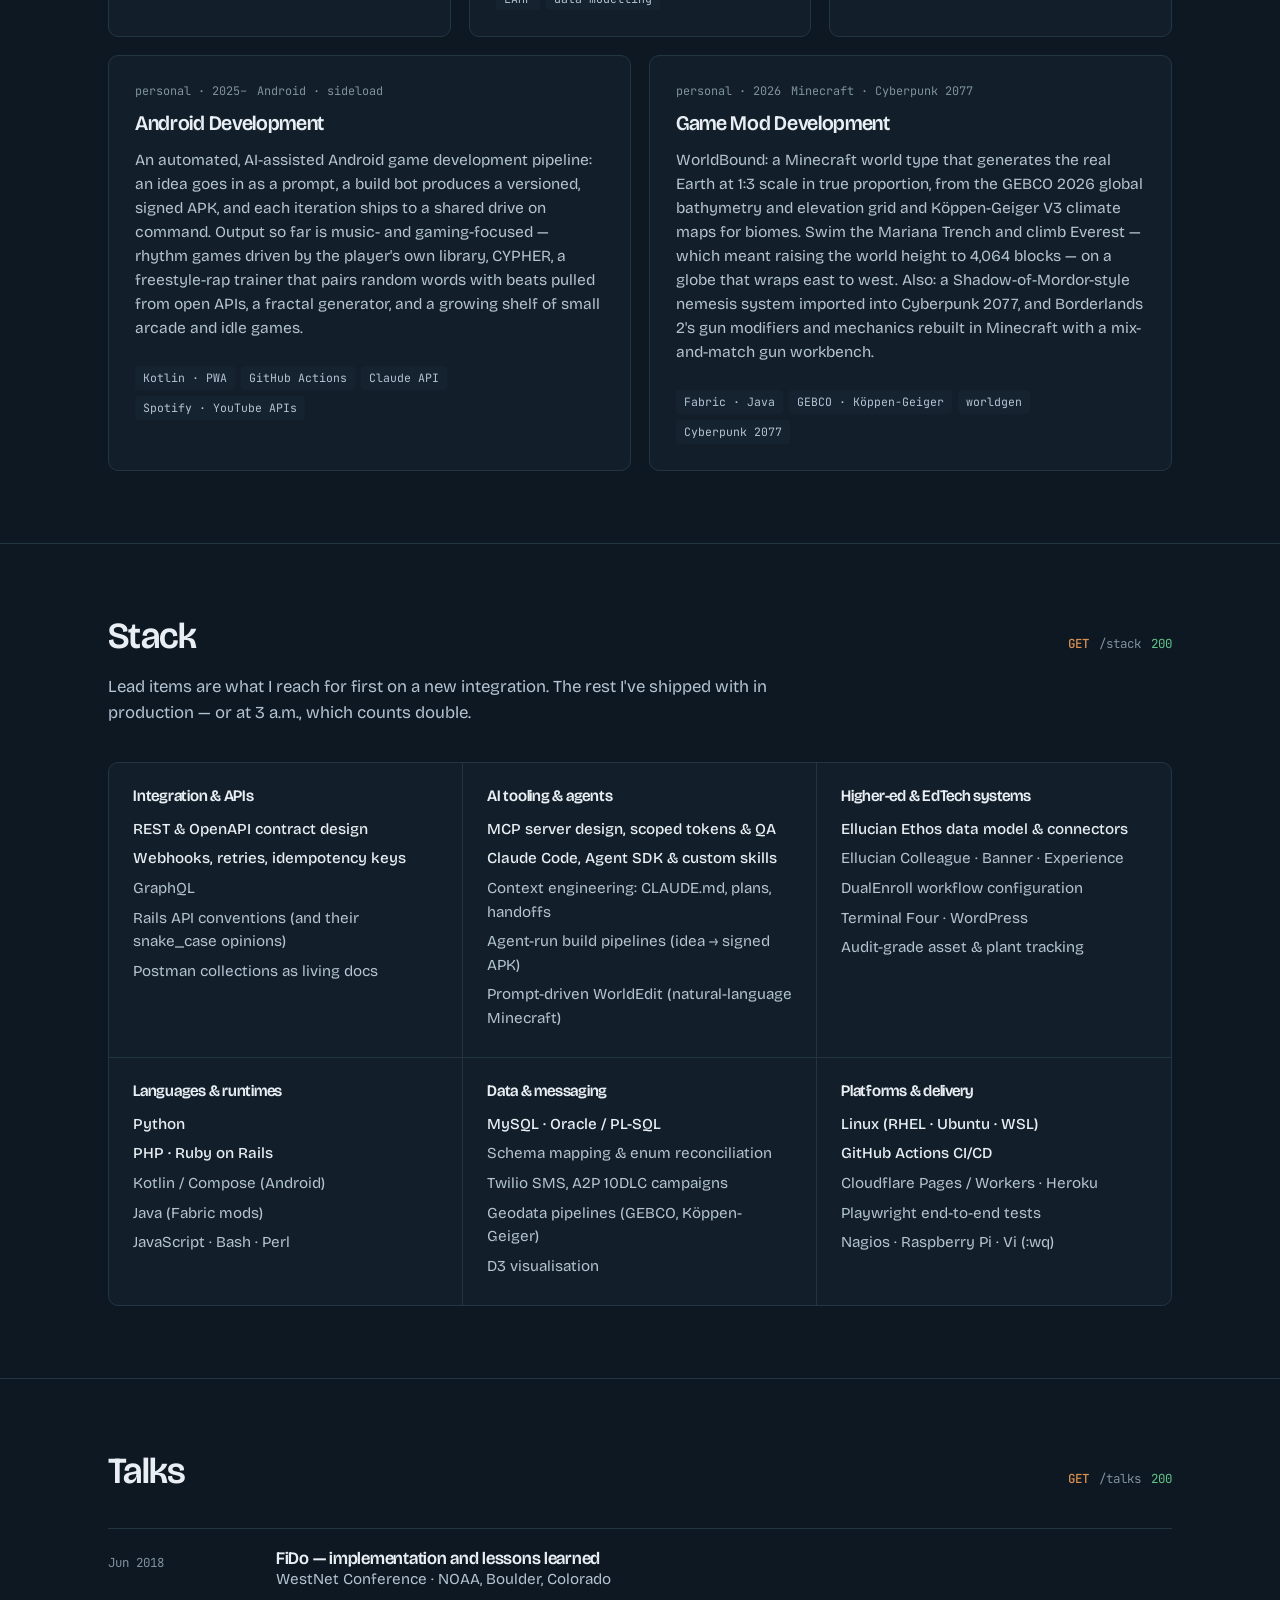
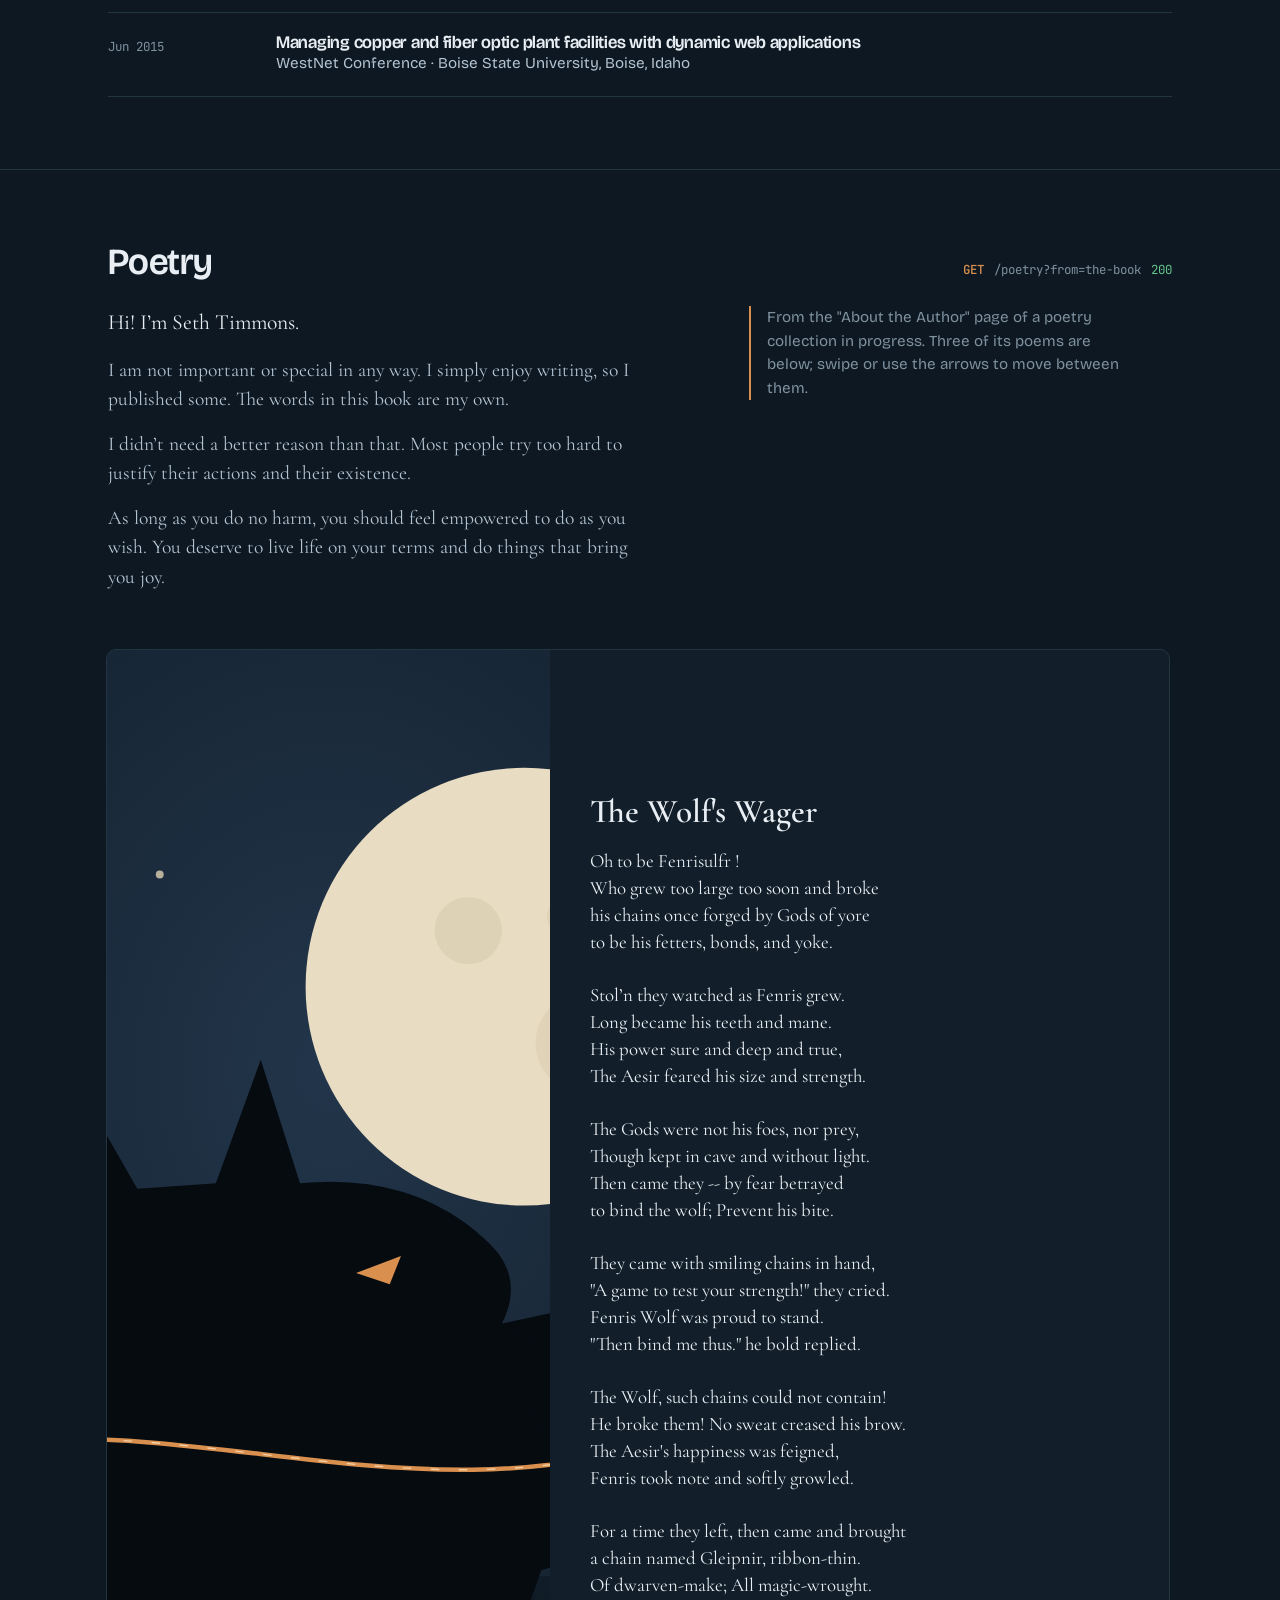
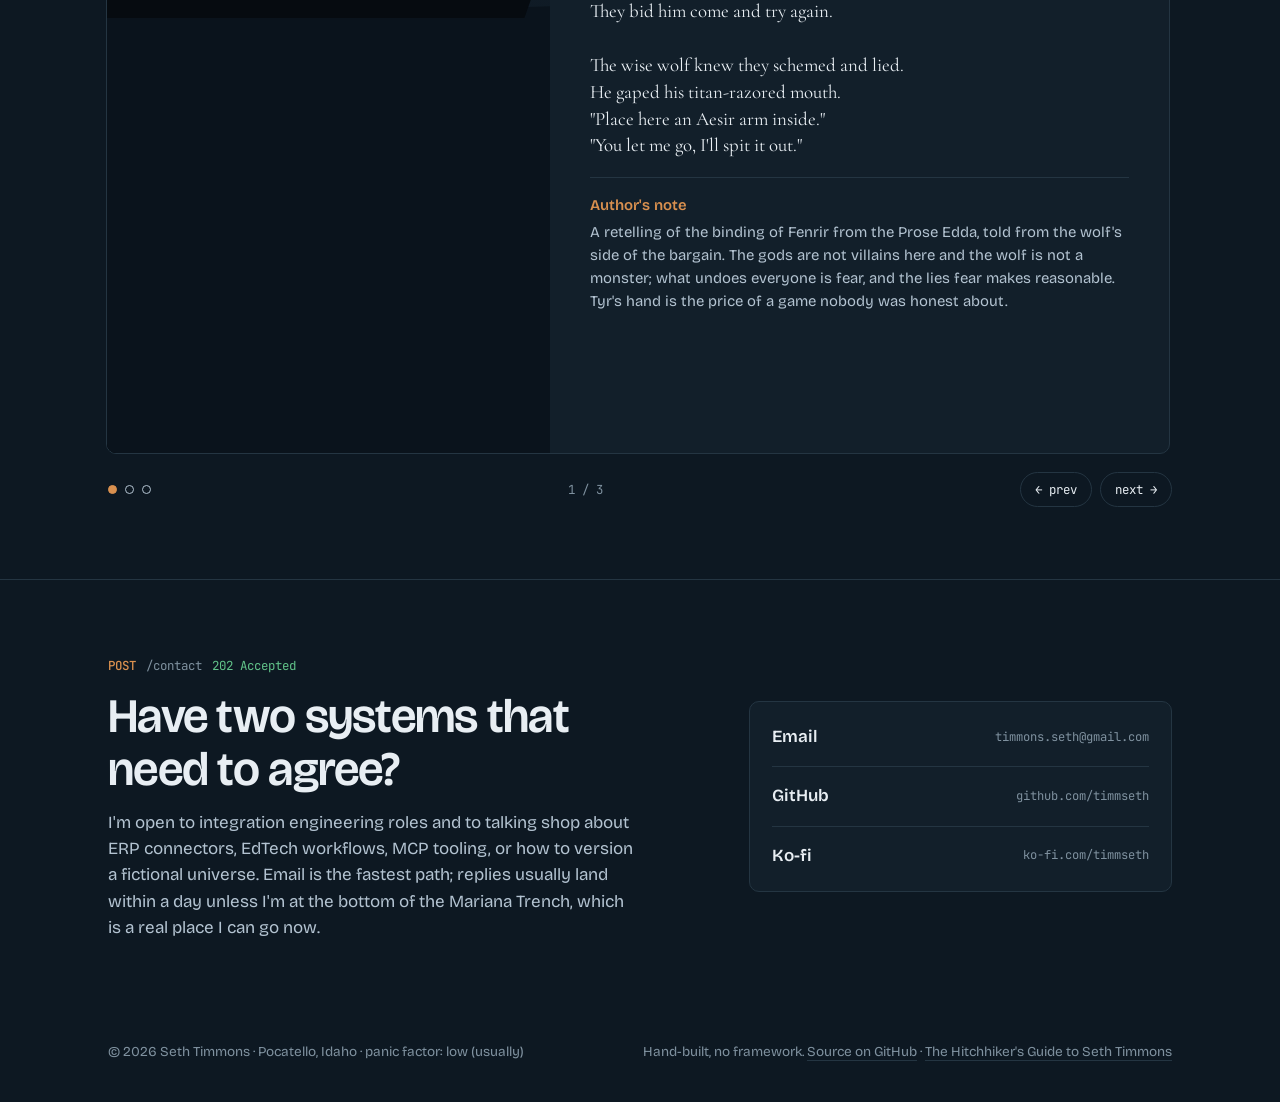
==== commit 985790fb: "Hero stats as a four-node row spanning both columns Co-Authored-By: Claude Fable 5.1 <noreply@anthro" ====
--- a/index.html
+++ b/index.html
@@ -105,8 +105,11 @@
 .btn.primary:hover{background:var(--slate);border-color:var(--slate)}
 .btn.ghost:hover{background:var(--bg-2)}
 .btn:active{transform:translateY(1px)}
-.hero-meta{display:flex;gap:22px;margin-top:30px;color:var(--muted);font-size:.9rem}
-.hero-meta b{display:block;color:var(--ink);font-size:1.25rem;font-weight:600;letter-spacing:-.01em}
+.hero-meta{grid-column:1/-1;display:grid;grid-template-columns:repeat(4,1fr);gap:16px;margin-top:44px;padding-top:28px;border-top:1px solid var(--line);color:var(--muted);font-size:.9rem}
+.hero-meta>div{position:relative;padding-left:18px}
+.hero-meta>div::before{content:"";position:absolute;left:0;top:10px;width:8px;height:8px;border-radius:50%;background:var(--copper);box-shadow:0 0 0 3px var(--copper-soft)}
+@media (max-width:720px){.hero-meta{grid-template-columns:1fr 1fr;gap:20px 16px}}
+.hero-meta b{display:block;color:var(--ink);font-size:1.3rem;font-weight:600;letter-spacing:-.01em;line-height:1.2;margin-bottom:2px}
 
 /* sequence diagram */
 .seq{position:relative;background:var(--card);border:1px solid var(--line);border-radius:10px;padding:18px 18px 14px;box-shadow:var(--shadow)}
@@ -296,12 +299,6 @@
         <a class="btn primary" href="#projects">See the work</a>
         <a class="btn ghost" href="#contact">Get in touch</a>
       </div>
-      <div class="hero-meta">
-        <div><b>13+ yrs</b>integration &amp; infrastructure</div>
-        <div><b>2</b>conference talks</div>
-        <div><b>Remote</b>Idaho, Mountain time</div>
-        <div><b>Vi</b>editor of choice, :wq</div>
-      </div>
     </div>
 
     <figure class="seq" aria-label="Animated sequence diagram of a typical integration: a client request handled by Seth's integration layer, which queries the ERP, calls a third-party API, and returns a response.">
@@ -349,6 +346,12 @@
         <span>result: <b>consistent on both sides</b></span>
       </figcaption>
     </figure>
+      <div class="hero-meta">
+        <div><b>13+ yrs</b>integration &amp; infrastructure</div>
+        <div><b>2</b>conference talks</div>
+        <div><b>Remote</b>Idaho · Mountain time</div>
+        <div><b>Vi</b>editor of choice, :wq</div>
+      </div>
   </div>
 </div>
 
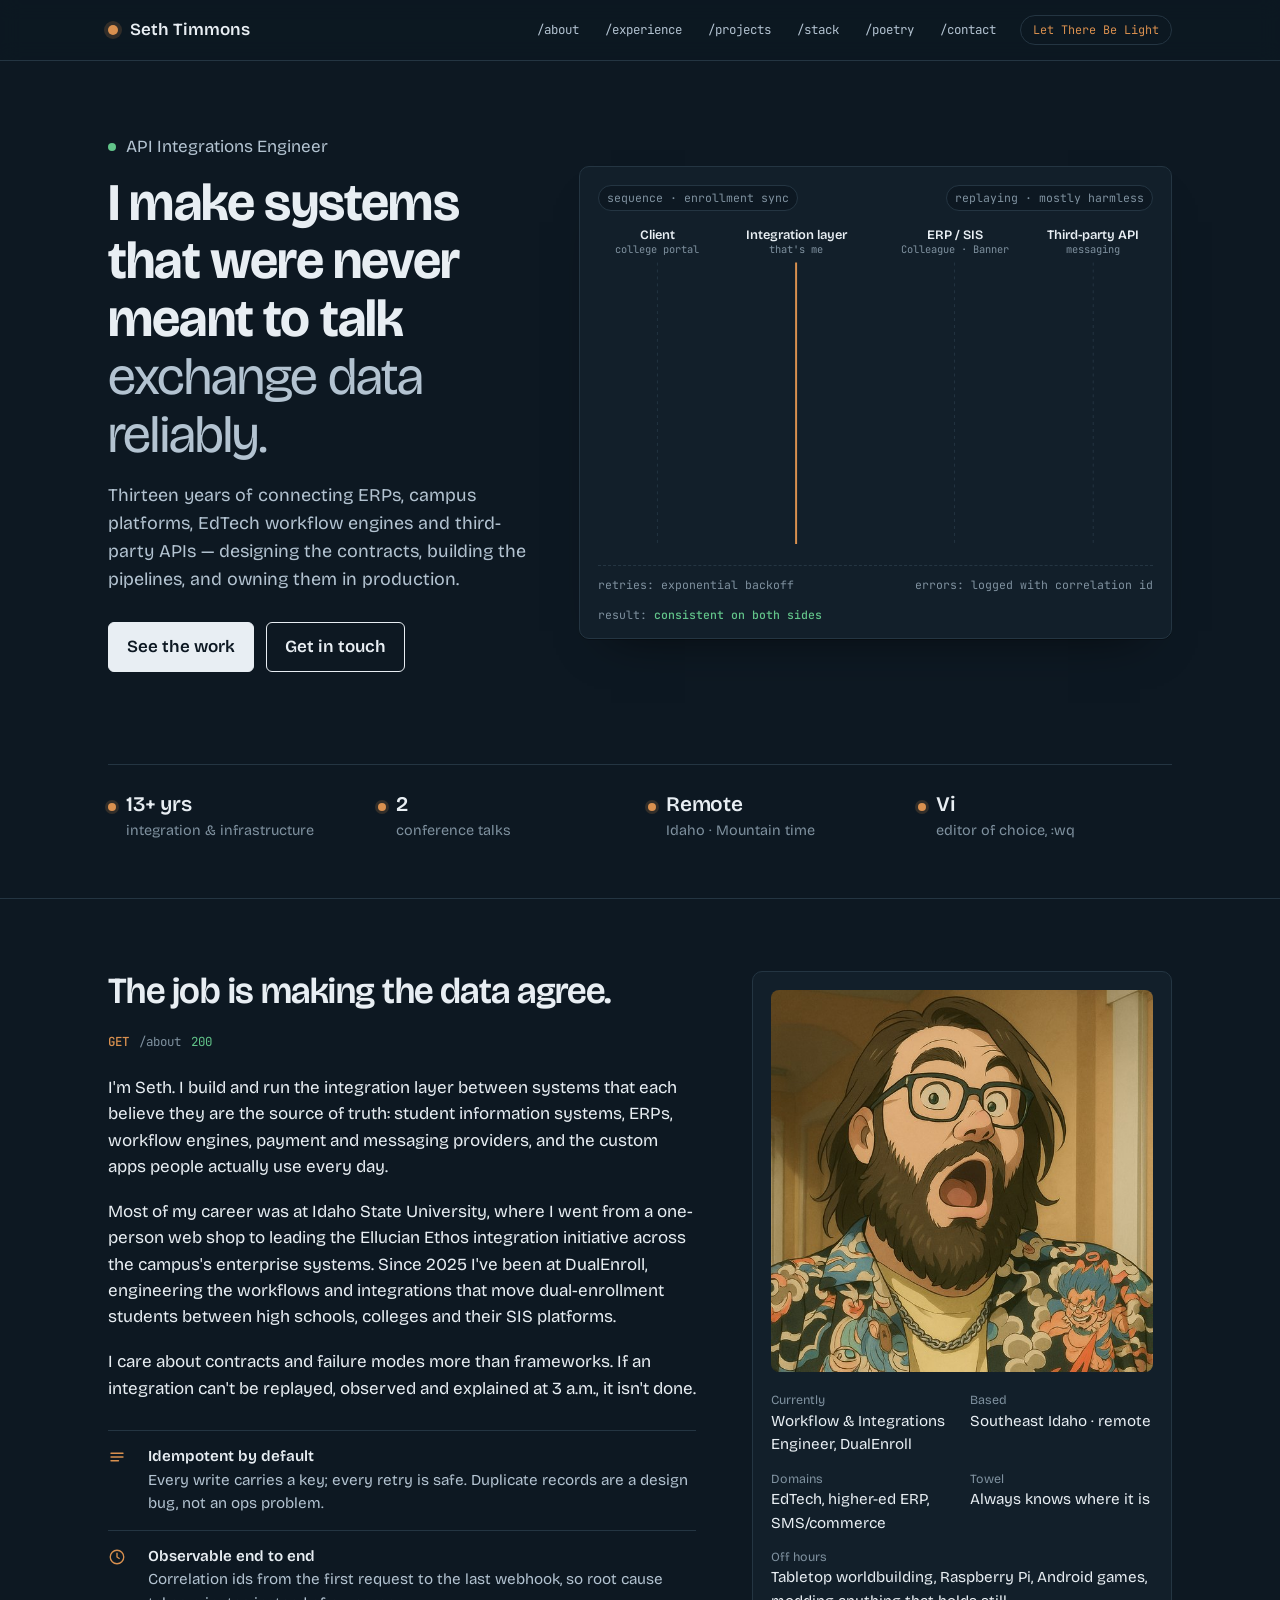
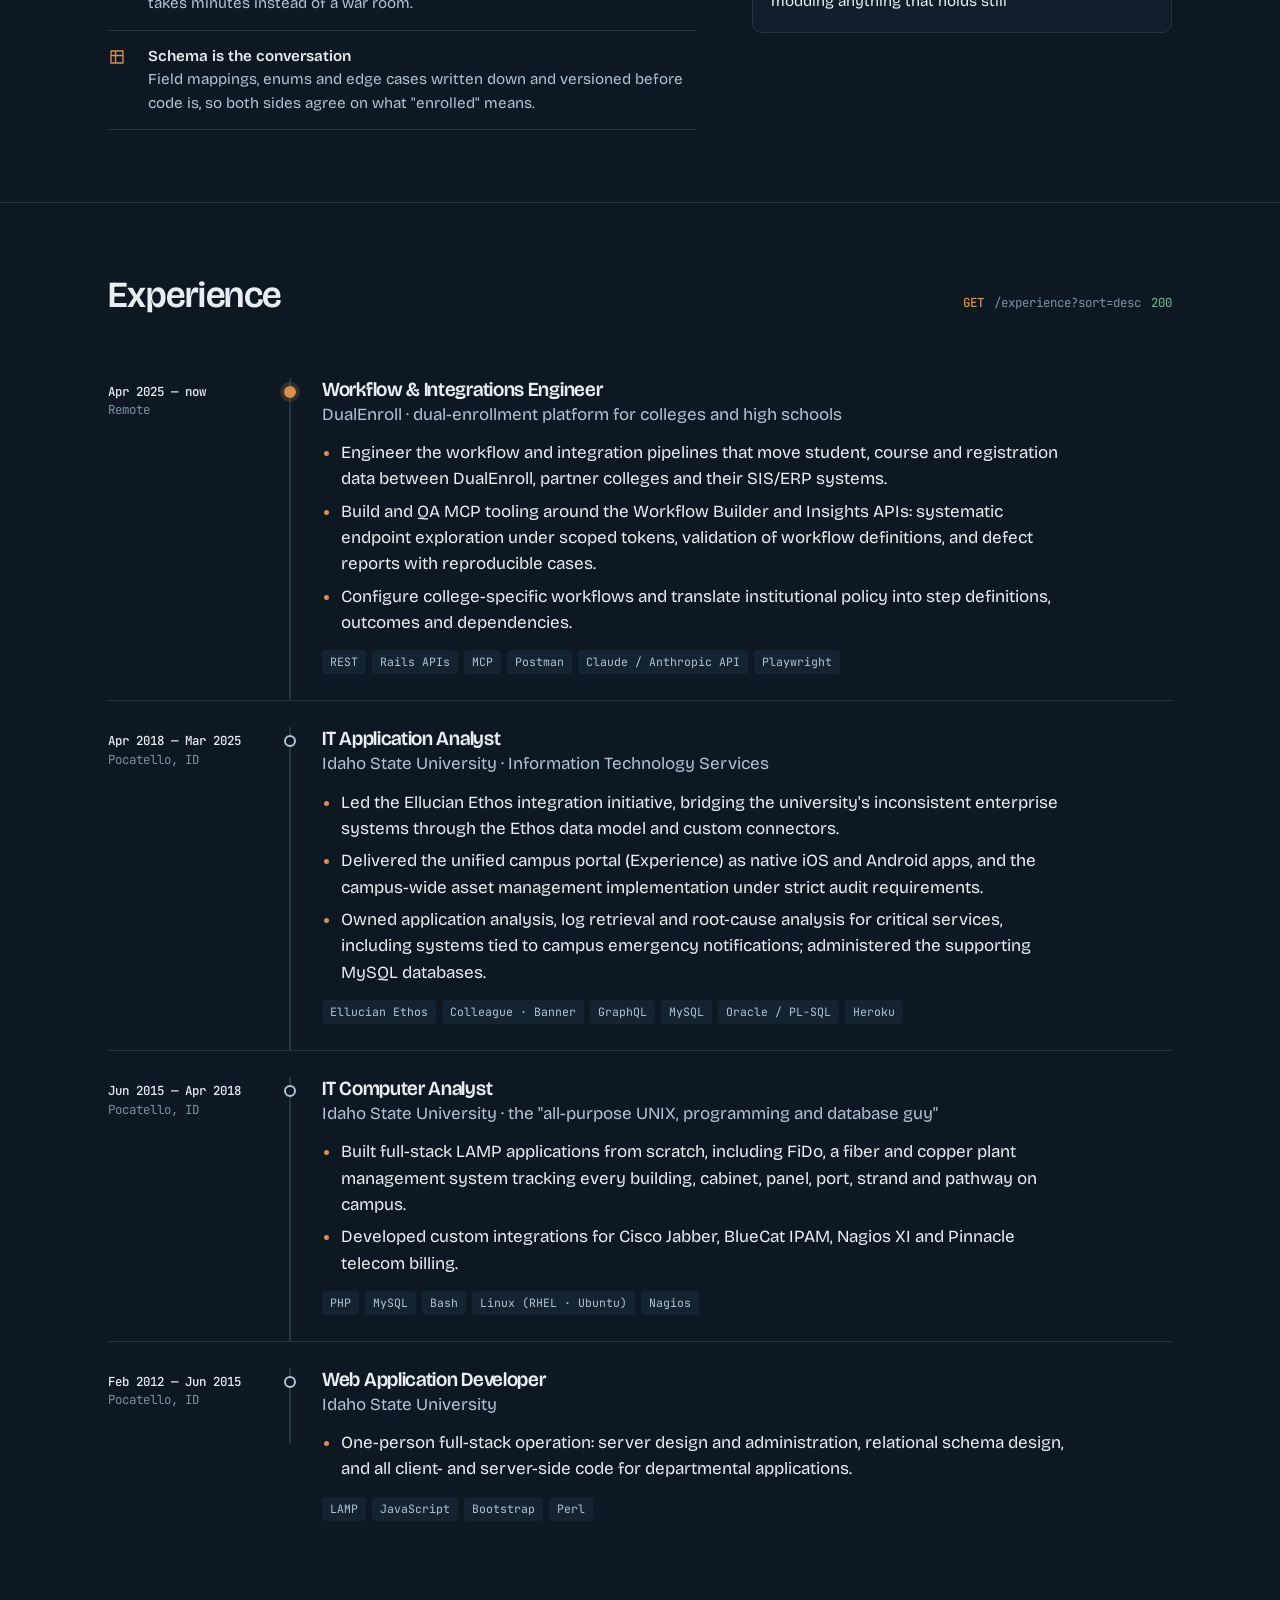
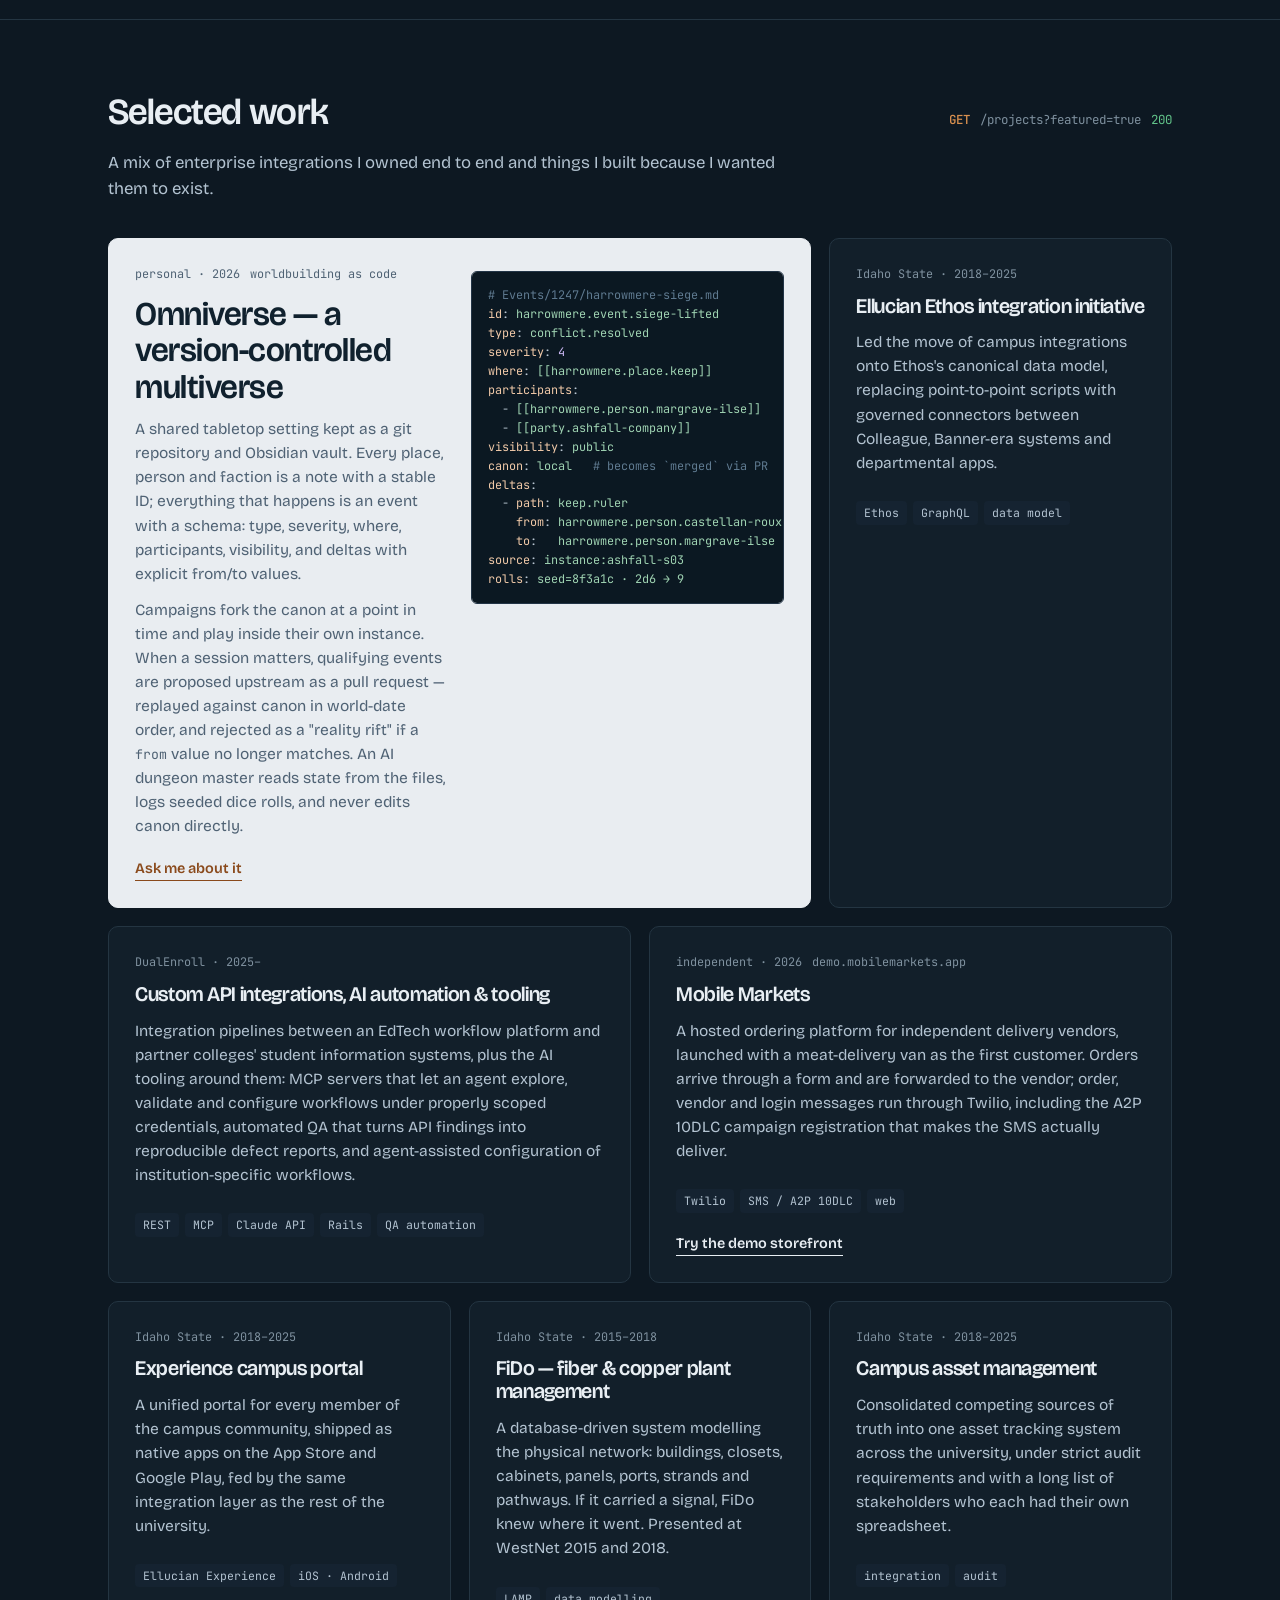
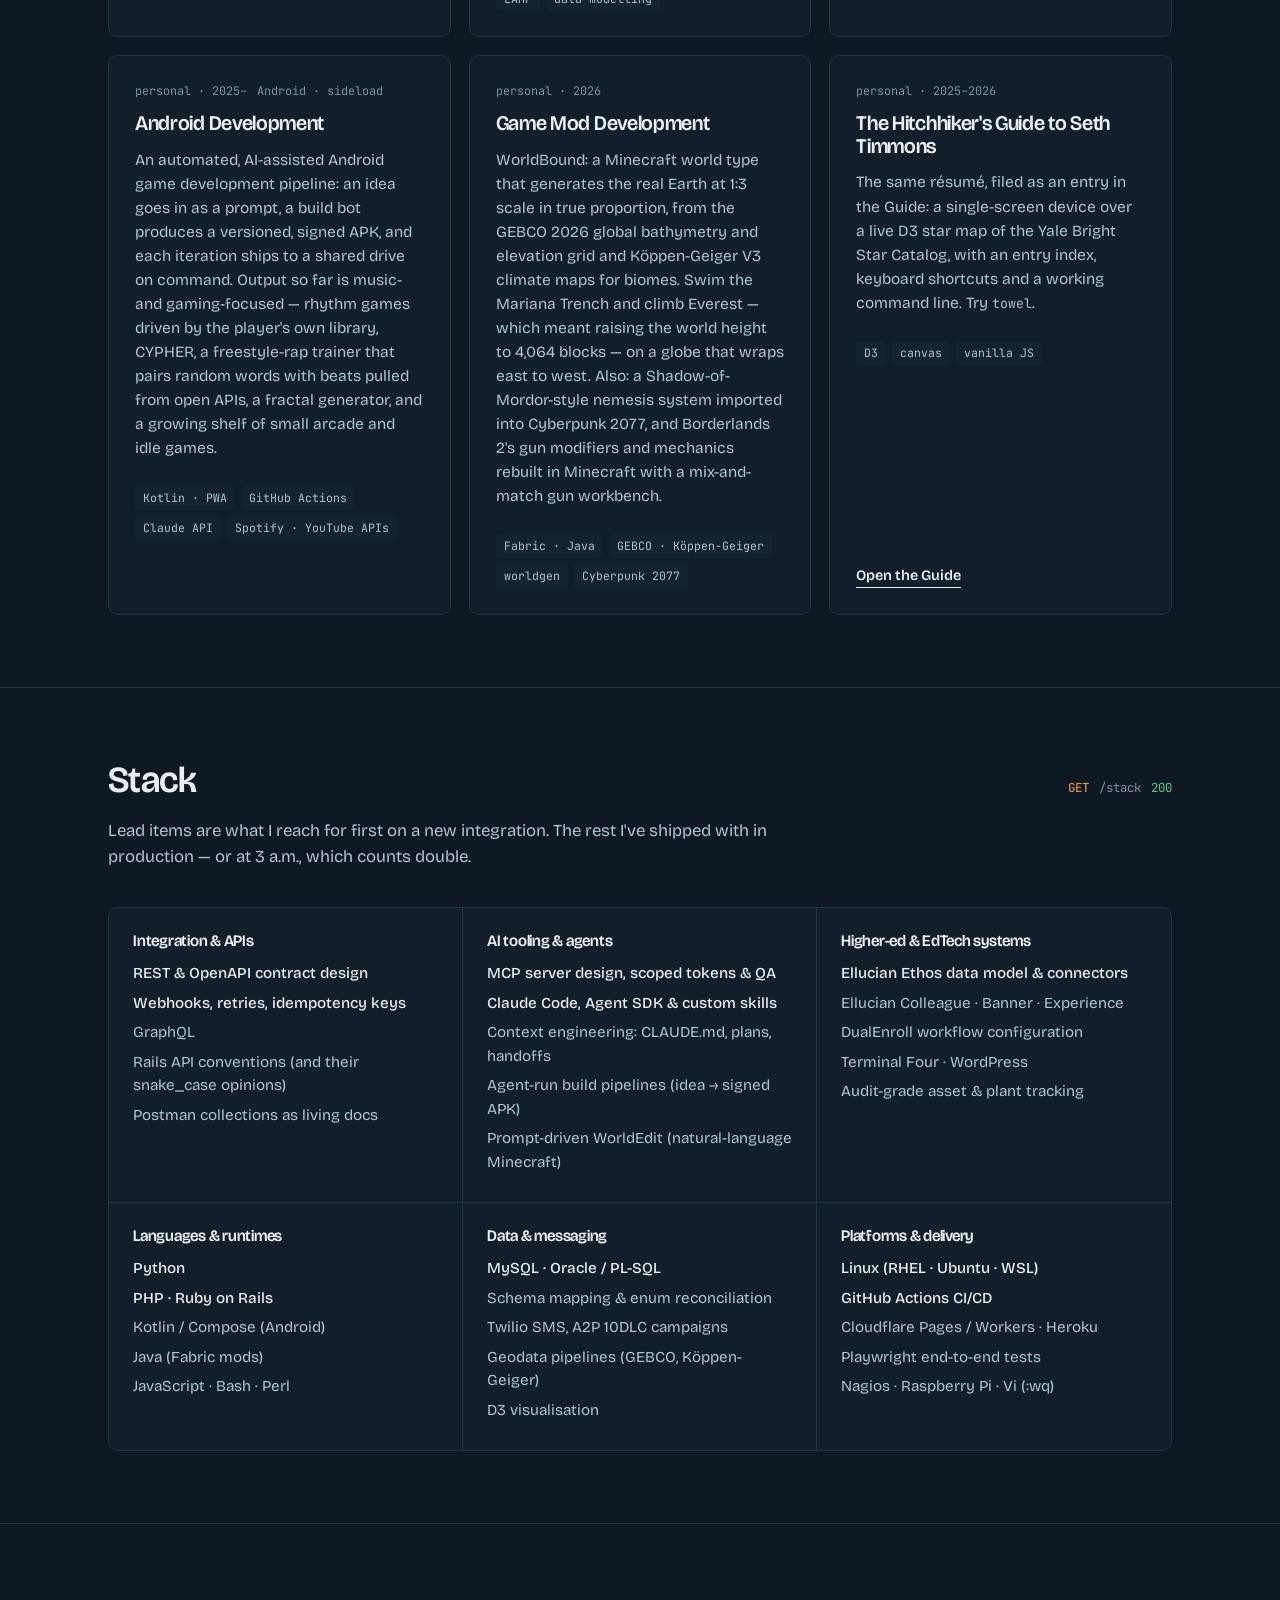
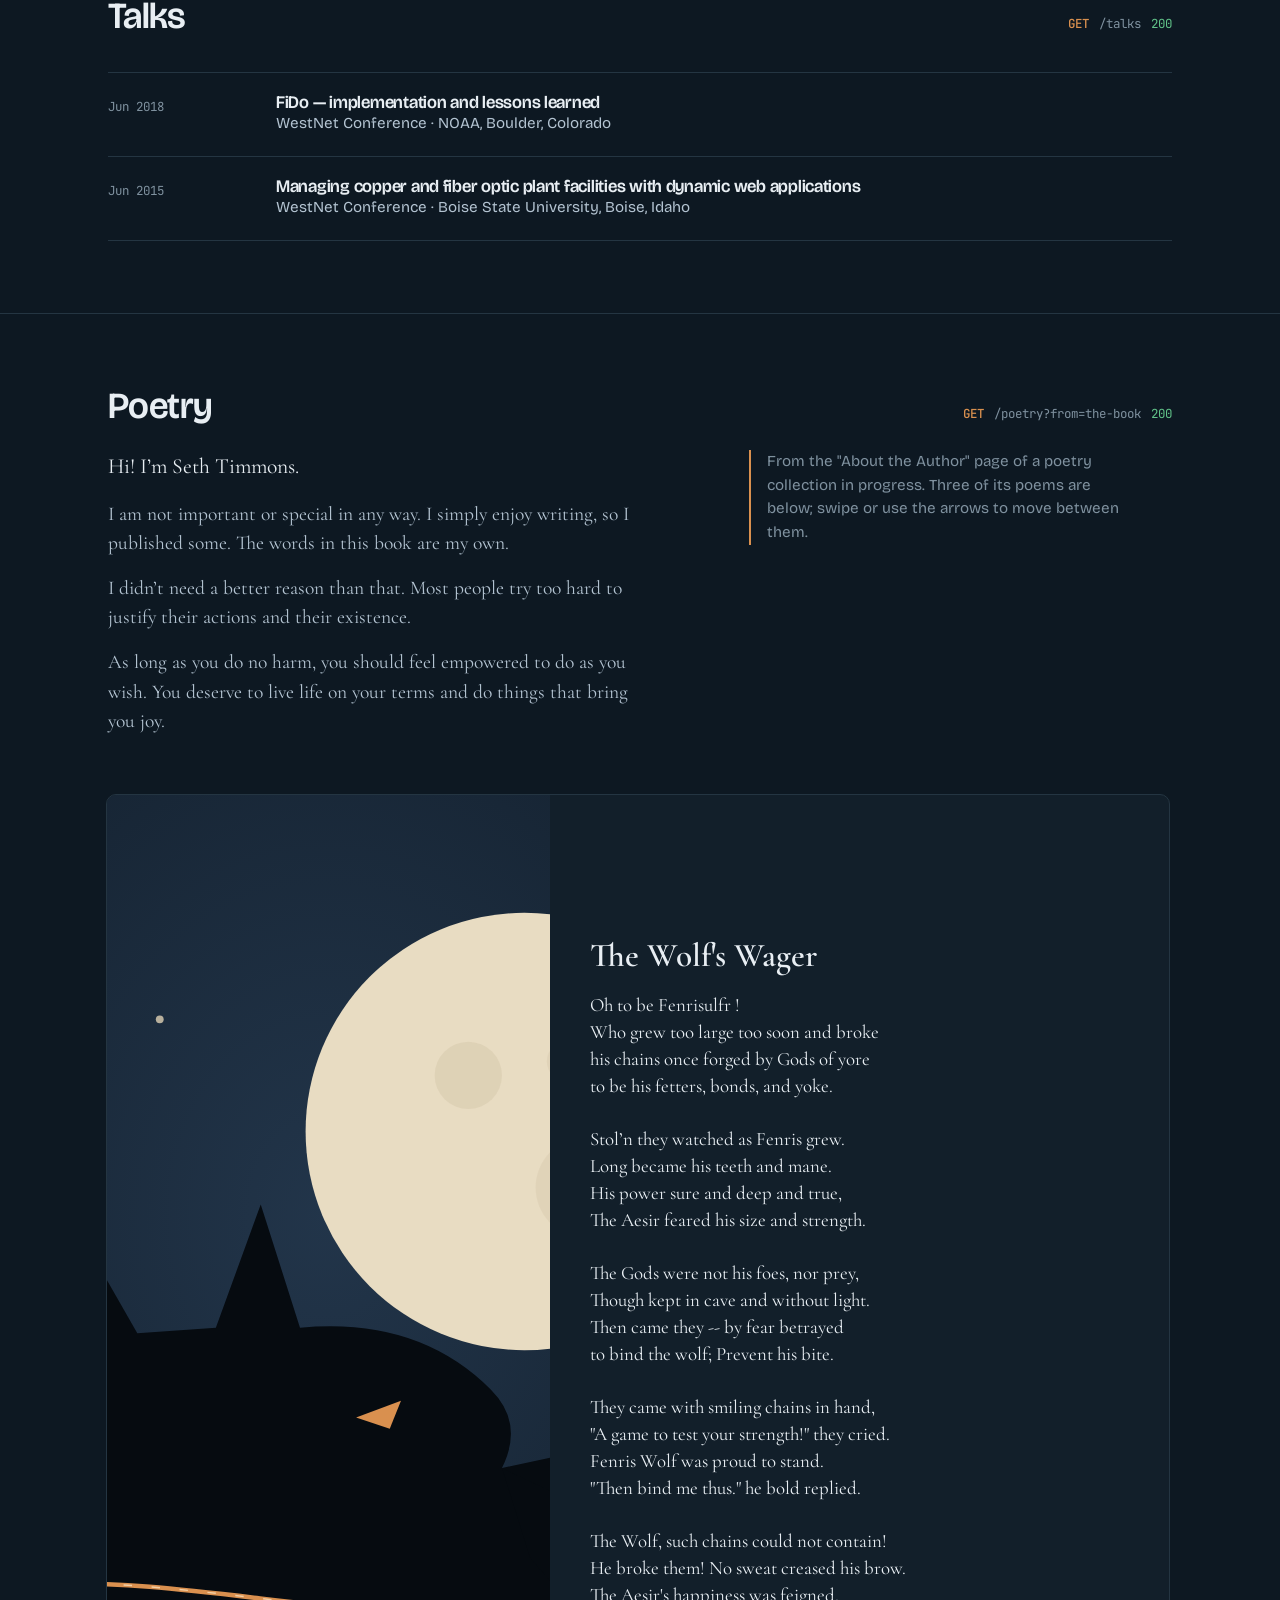
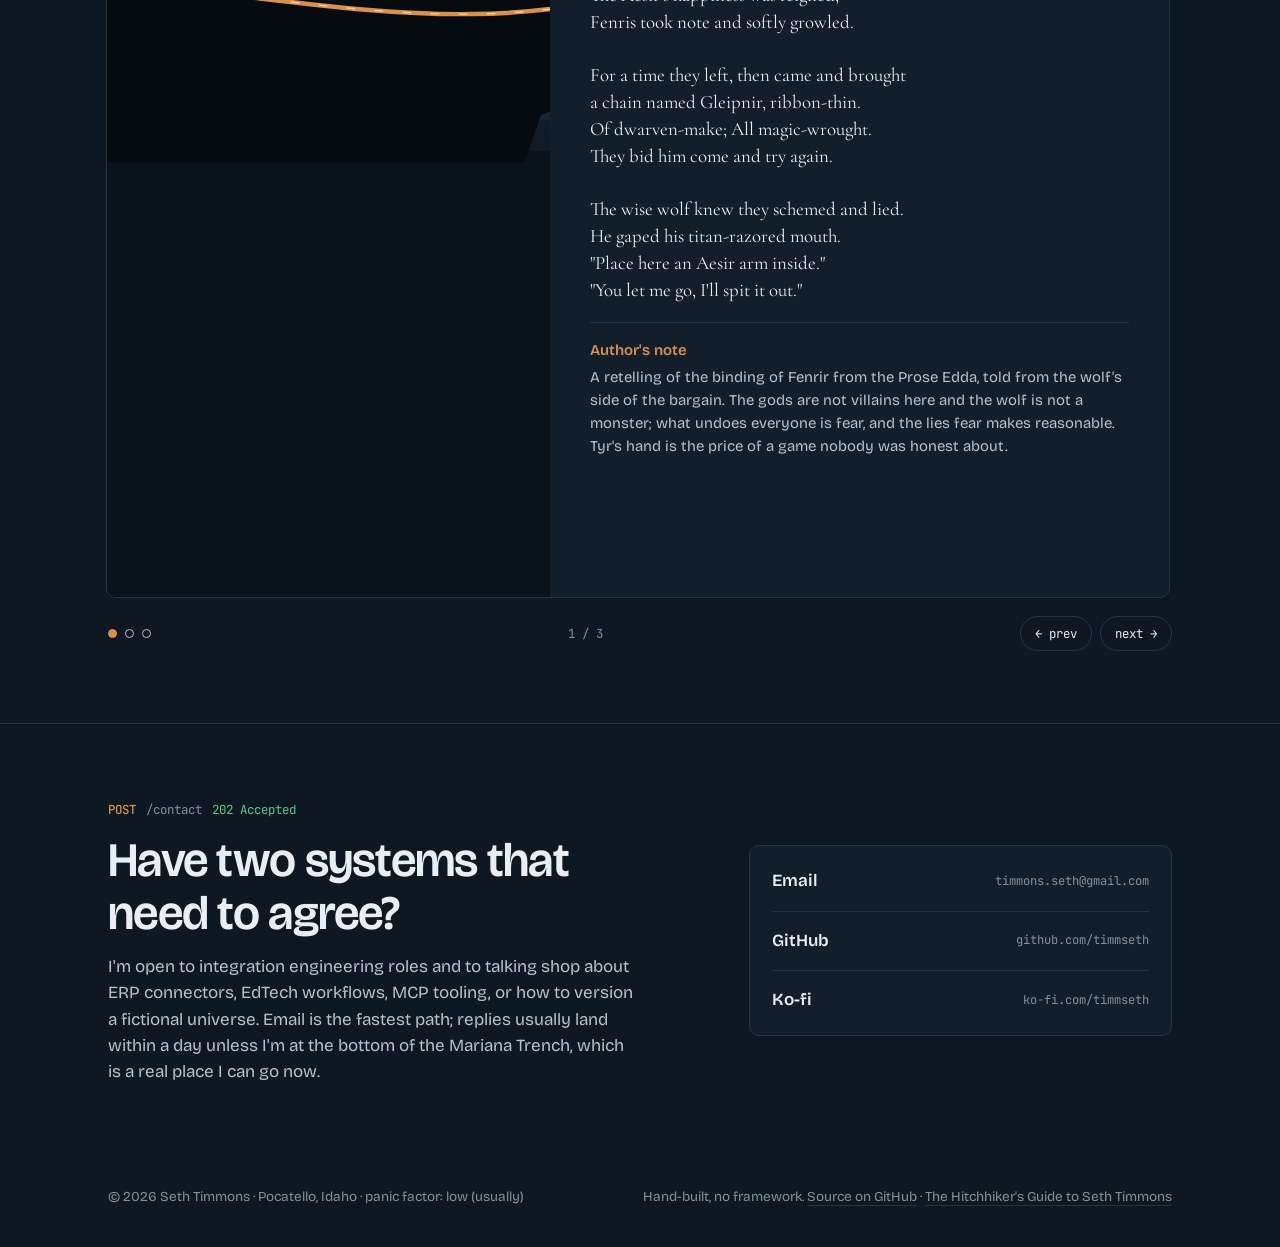
==== commit 1c4477af: "Projects: add Hitchhiker's Guide card; last row as three equal cards Co-Authored-By: Claude Opus 5.5" ====
--- a/index.html
+++ b/index.html
@@ -538,18 +538,26 @@
         <div class="tags"><span class="tag">integration</span><span class="tag">audit</span></div>
       </article>
 
-      <article class="proj wide">
+      <article class="proj">
         <div class="meta"><span>personal · 2025–</span><span>Android · sideload</span></div>
         <h3>Android Development</h3>
         <p>An automated, AI-assisted Android game development pipeline: an idea goes in as a prompt, a build bot produces a versioned, signed APK, and each iteration ships to a shared drive on command. Output so far is music- and gaming-focused — rhythm games driven by the player's own library, CYPHER, a freestyle-rap trainer that pairs random words with beats pulled from open APIs, a fractal generator, and a growing shelf of small arcade and idle games.</p>
         <div class="tags"><span class="tag">Kotlin · PWA</span><span class="tag">GitHub Actions</span><span class="tag">Claude API</span><span class="tag">Spotify · YouTube APIs</span></div>
       </article>
 
-      <article class="proj wide">
-        <div class="meta"><span>personal · 2026</span><span>Minecraft · Cyberpunk 2077</span></div>
+      <article class="proj">
+        <div class="meta"><span>personal · 2026</span></div>
         <h3>Game Mod Development</h3>
         <p>WorldBound: a Minecraft world type that generates the real Earth at 1:3 scale in true proportion, from the GEBCO 2026 global bathymetry and elevation grid and Köppen-Geiger V3 climate maps for biomes. Swim the Mariana Trench and climb Everest — which meant raising the world height to 4,064 blocks — on a globe that wraps east to west. Also: a Shadow-of-Mordor-style nemesis system imported into Cyberpunk 2077, and Borderlands 2's gun modifiers and mechanics rebuilt in Minecraft with a mix-and-match gun workbench.</p>
         <div class="tags"><span class="tag">Fabric · Java</span><span class="tag">GEBCO · Köppen-Geiger</span><span class="tag">worldgen</span><span class="tag">Cyberpunk 2077</span></div>
+      </article>
+
+      <article class="proj">
+        <div class="meta"><span>personal · 2025–2026</span></div>
+        <h3>The Hitchhiker's Guide to Seth Timmons</h3>
+        <p>The same résumé, filed as an entry in the Guide: a single-screen device over a live D3 star map of the Yale Bright Star Catalog, with an entry index, keyboard shortcuts and a working command line. Try <code style="font-family:var(--mono);font-size:.85em">towel</code>.</p>
+        <div class="tags"><span class="tag">D3</span><span class="tag">canvas</span><span class="tag">vanilla JS</span></div>
+        <div class="links"><a href="Hitchhikers%20Guide/">Open the Guide</a></div>
       </article>
 
     </div>
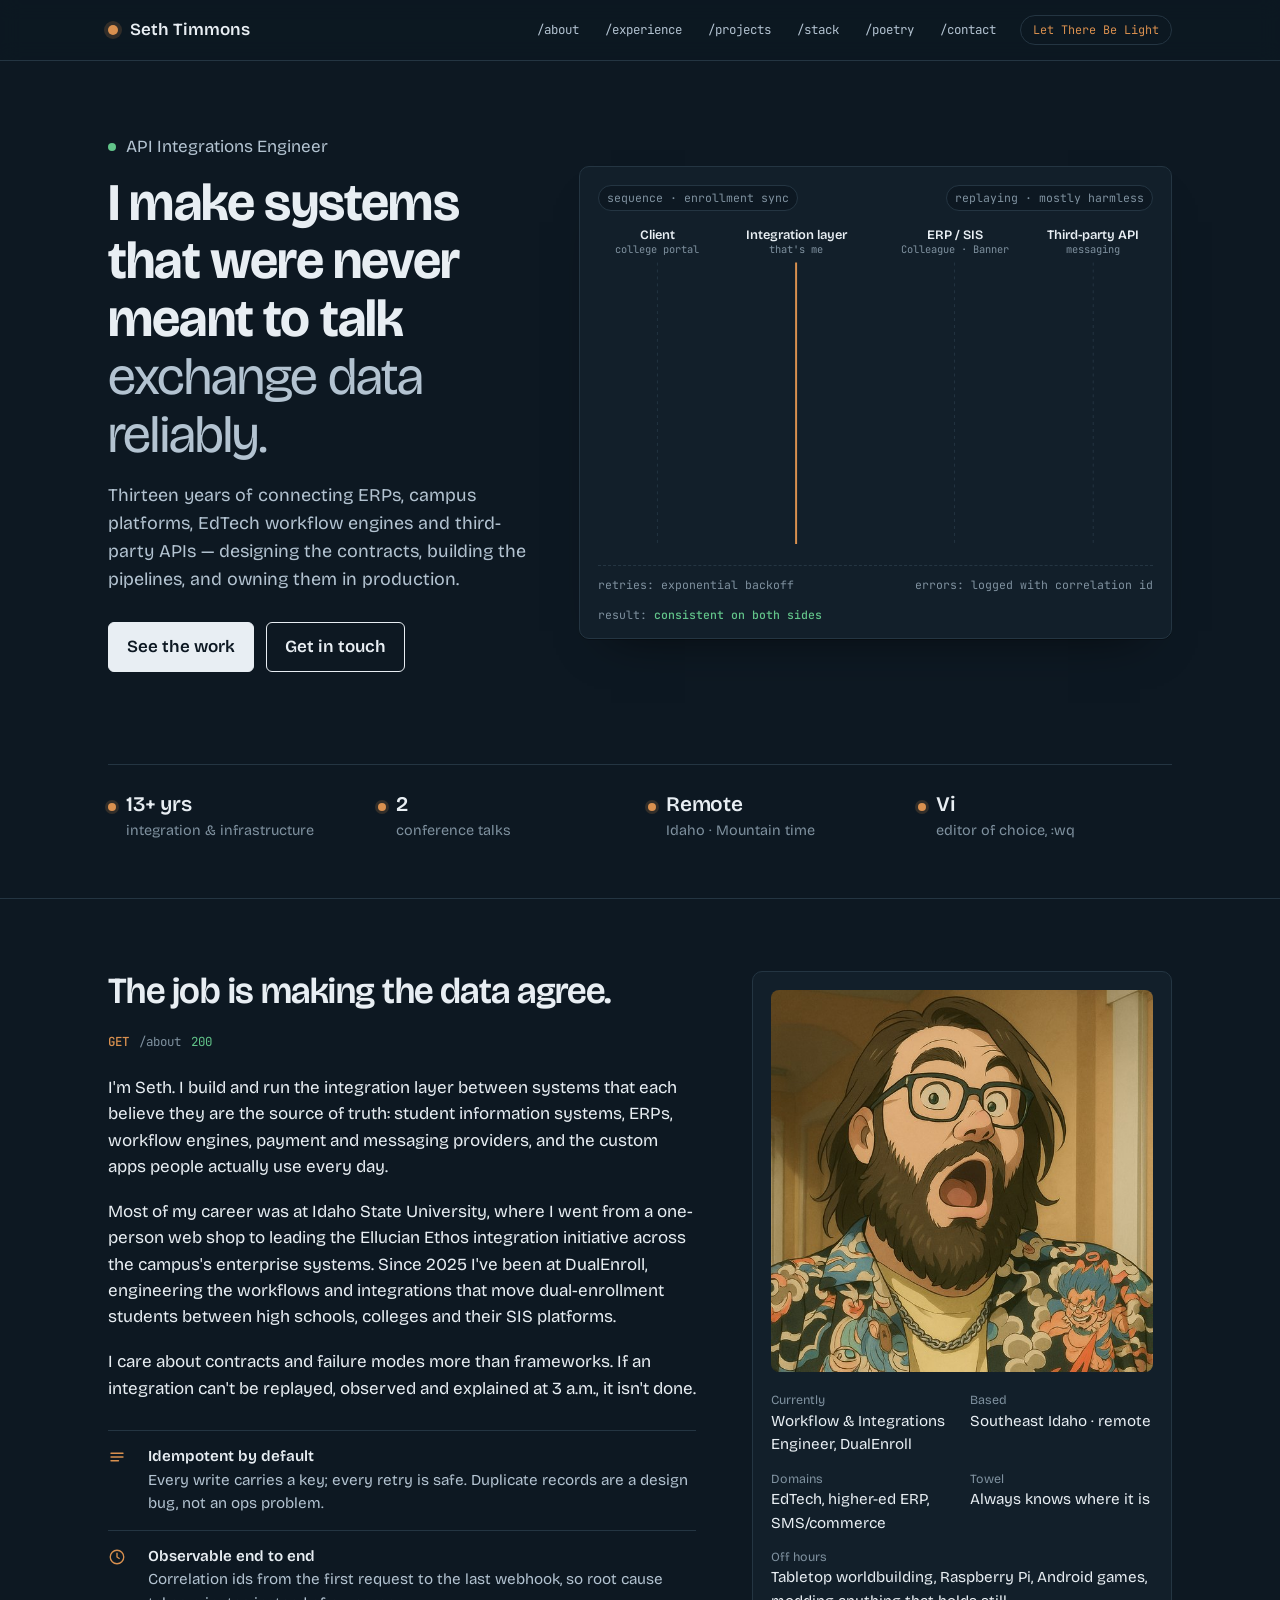
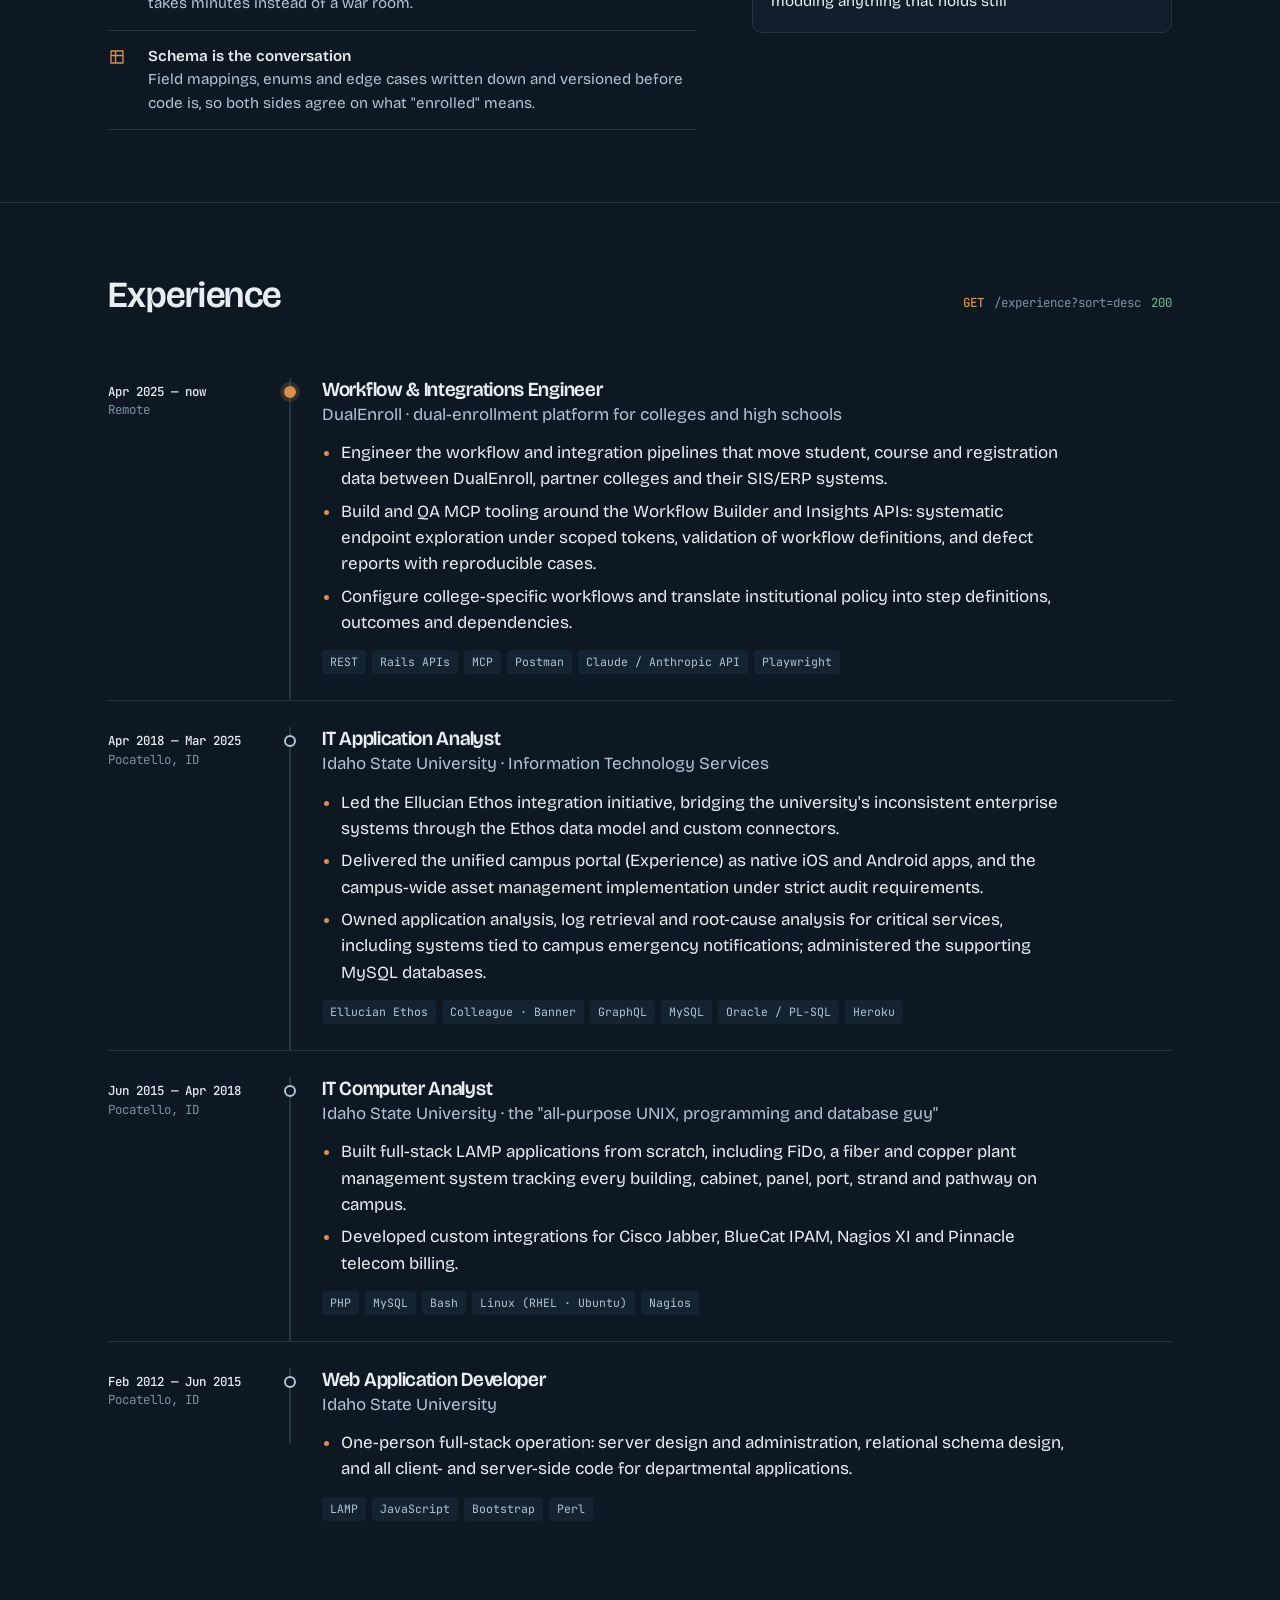
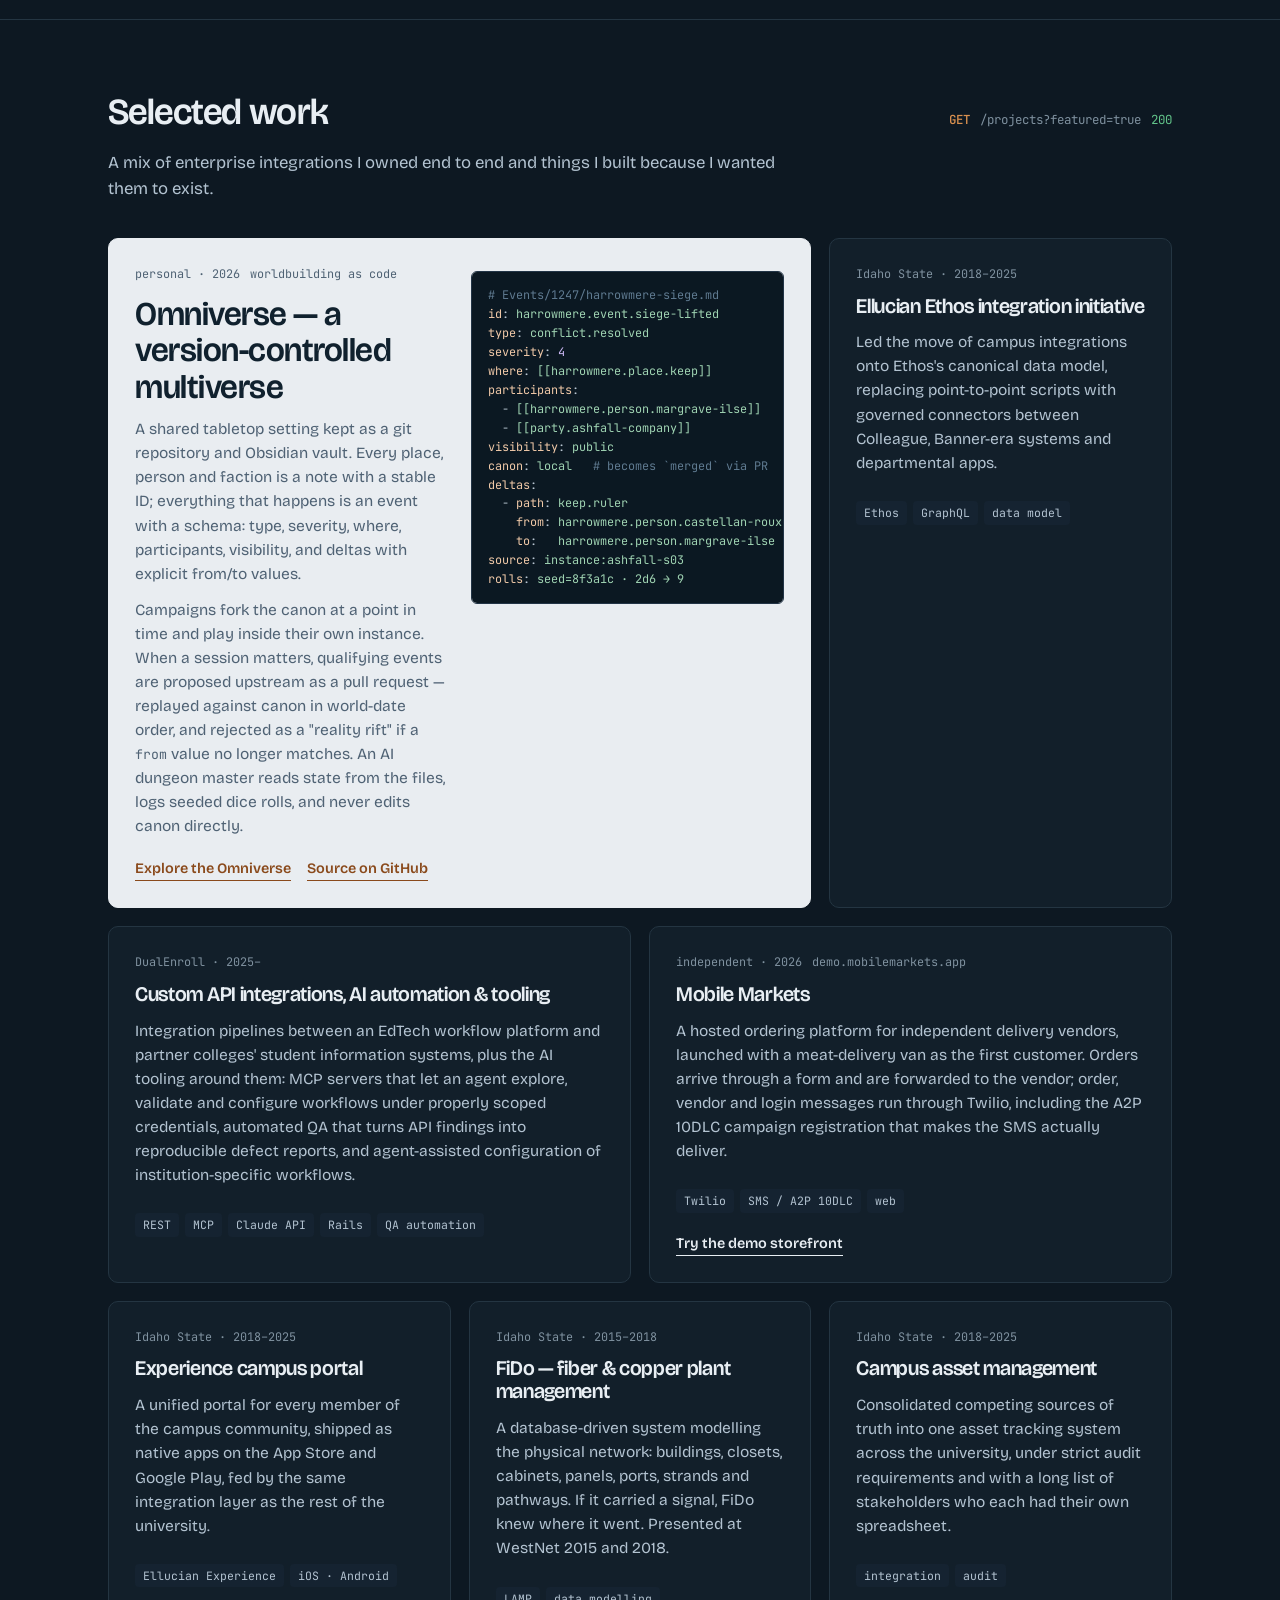
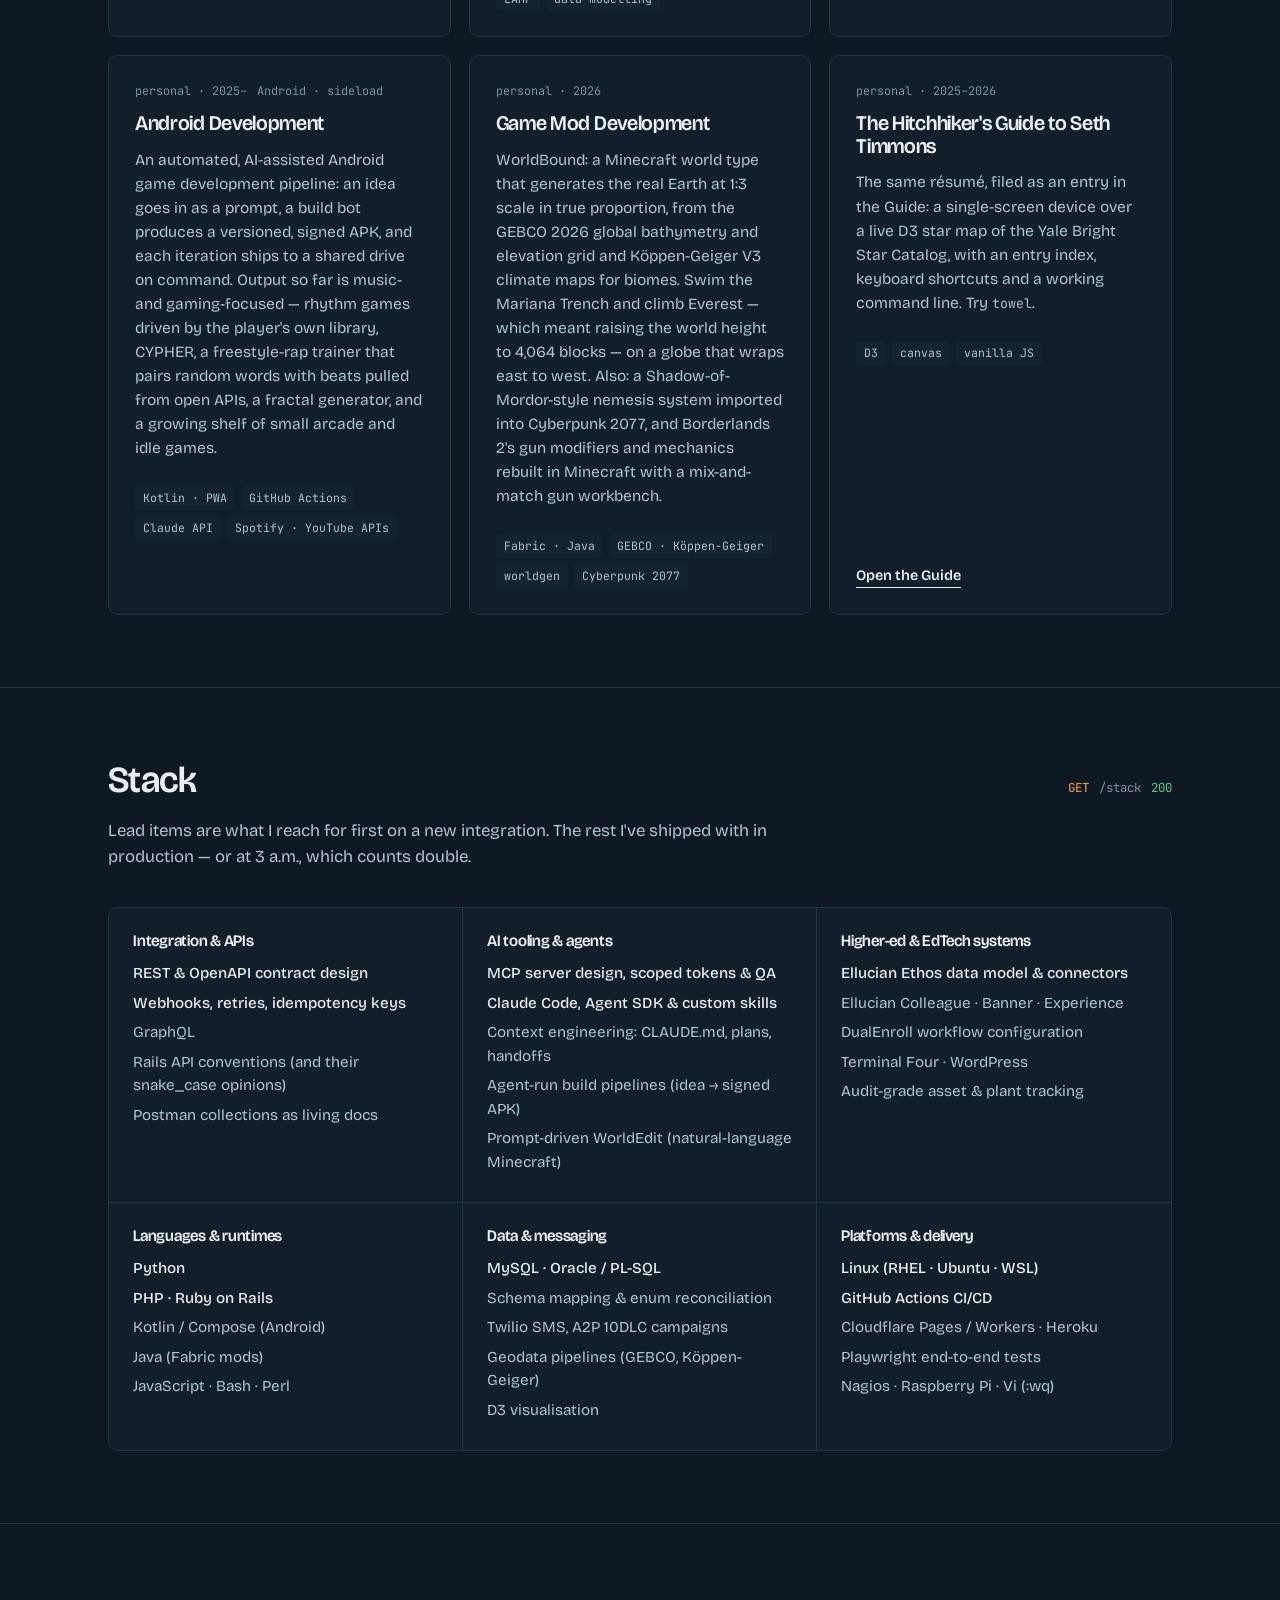
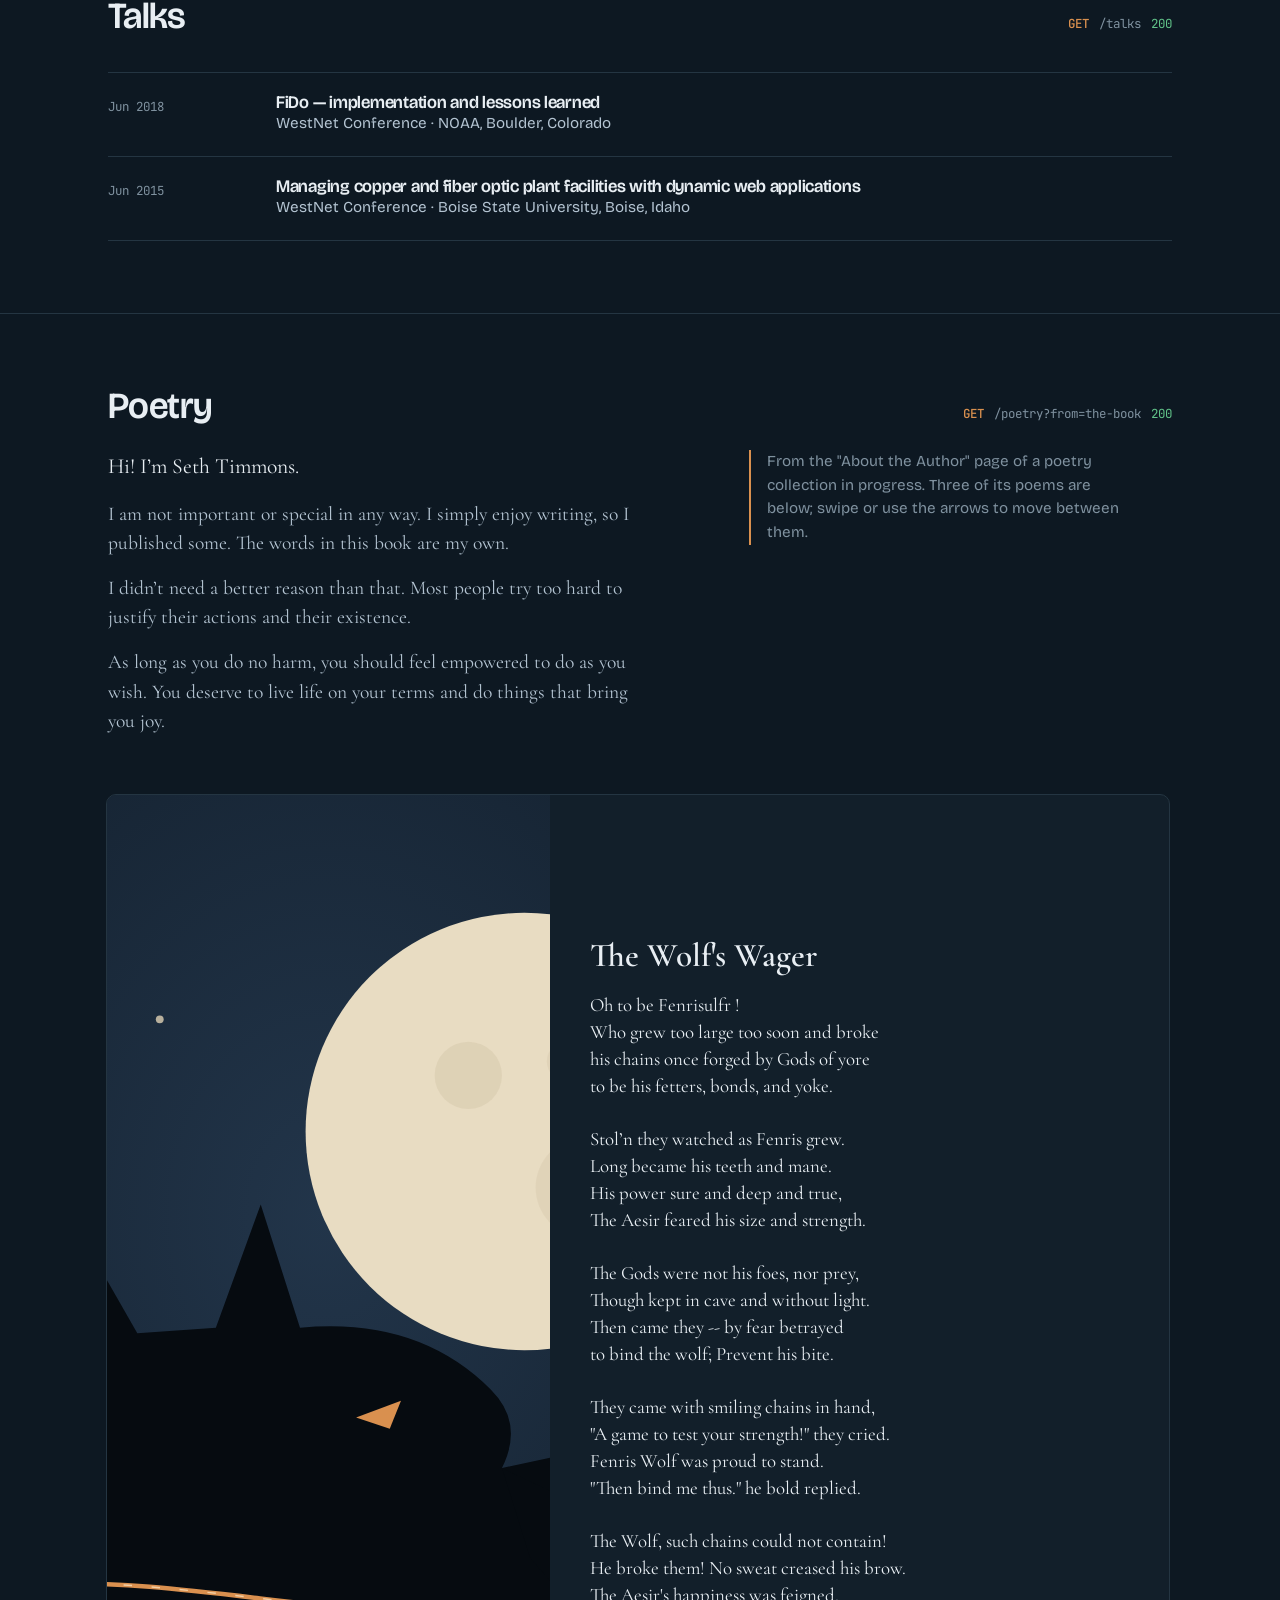
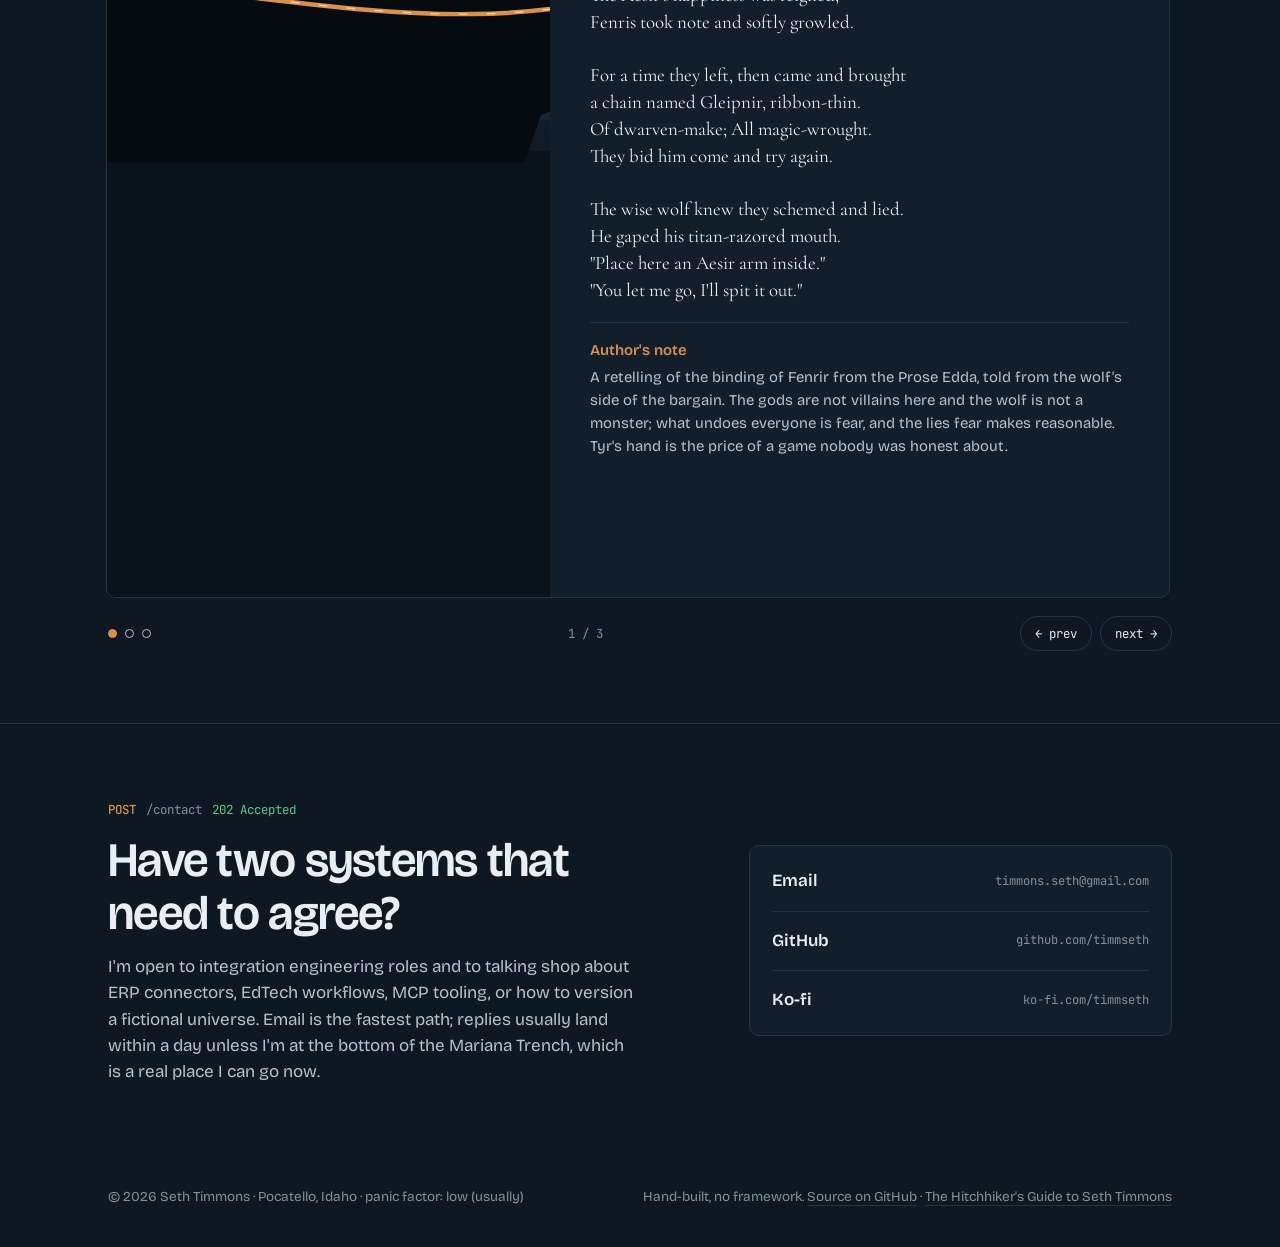
==== commit cf7e5ba5: "Link Omniverse site and repo from its project card and Guide entry Co-Authored-By: Claude Opus 5.5 <" ====
--- a/index.html
+++ b/index.html
@@ -474,7 +474,7 @@
             <h3>Omniverse — a version-controlled multiverse</h3>
             <p>A shared tabletop setting kept as a git repository and Obsidian vault. Every place, person and faction is a note with a stable ID; everything that happens is an event with a schema: type, severity, where, participants, visibility, and deltas with explicit from/to values.</p>
             <p>Campaigns fork the canon at a point in time and play inside their own instance. When a session matters, qualifying events are proposed upstream as a pull request — replayed against canon in world-date order, and rejected as a "reality rift" if a <code style="font-family:var(--mono);font-size:.85em">from</code> value no longer matches. An AI dungeon master reads state from the files, logs seeded dice rolls, and never edits canon directly.</p>
-            <div class="links"><a href="#contact">Ask me about it</a></div>
+            <div class="links"><a href="https://timmseth.github.io/omniverse/" rel="noopener">Explore the Omniverse</a><a href="https://github.com/timmseth/omniverse" rel="noopener">Source on GitHub</a></div>
           </div>
           <pre class="schema" aria-label="Example Omniverse event"><span class="c"># Events/1247/harrowmere-siege.md</span>
 <span class="k">id</span>: <span class="s">harrowmere.event.siege-lifted</span>
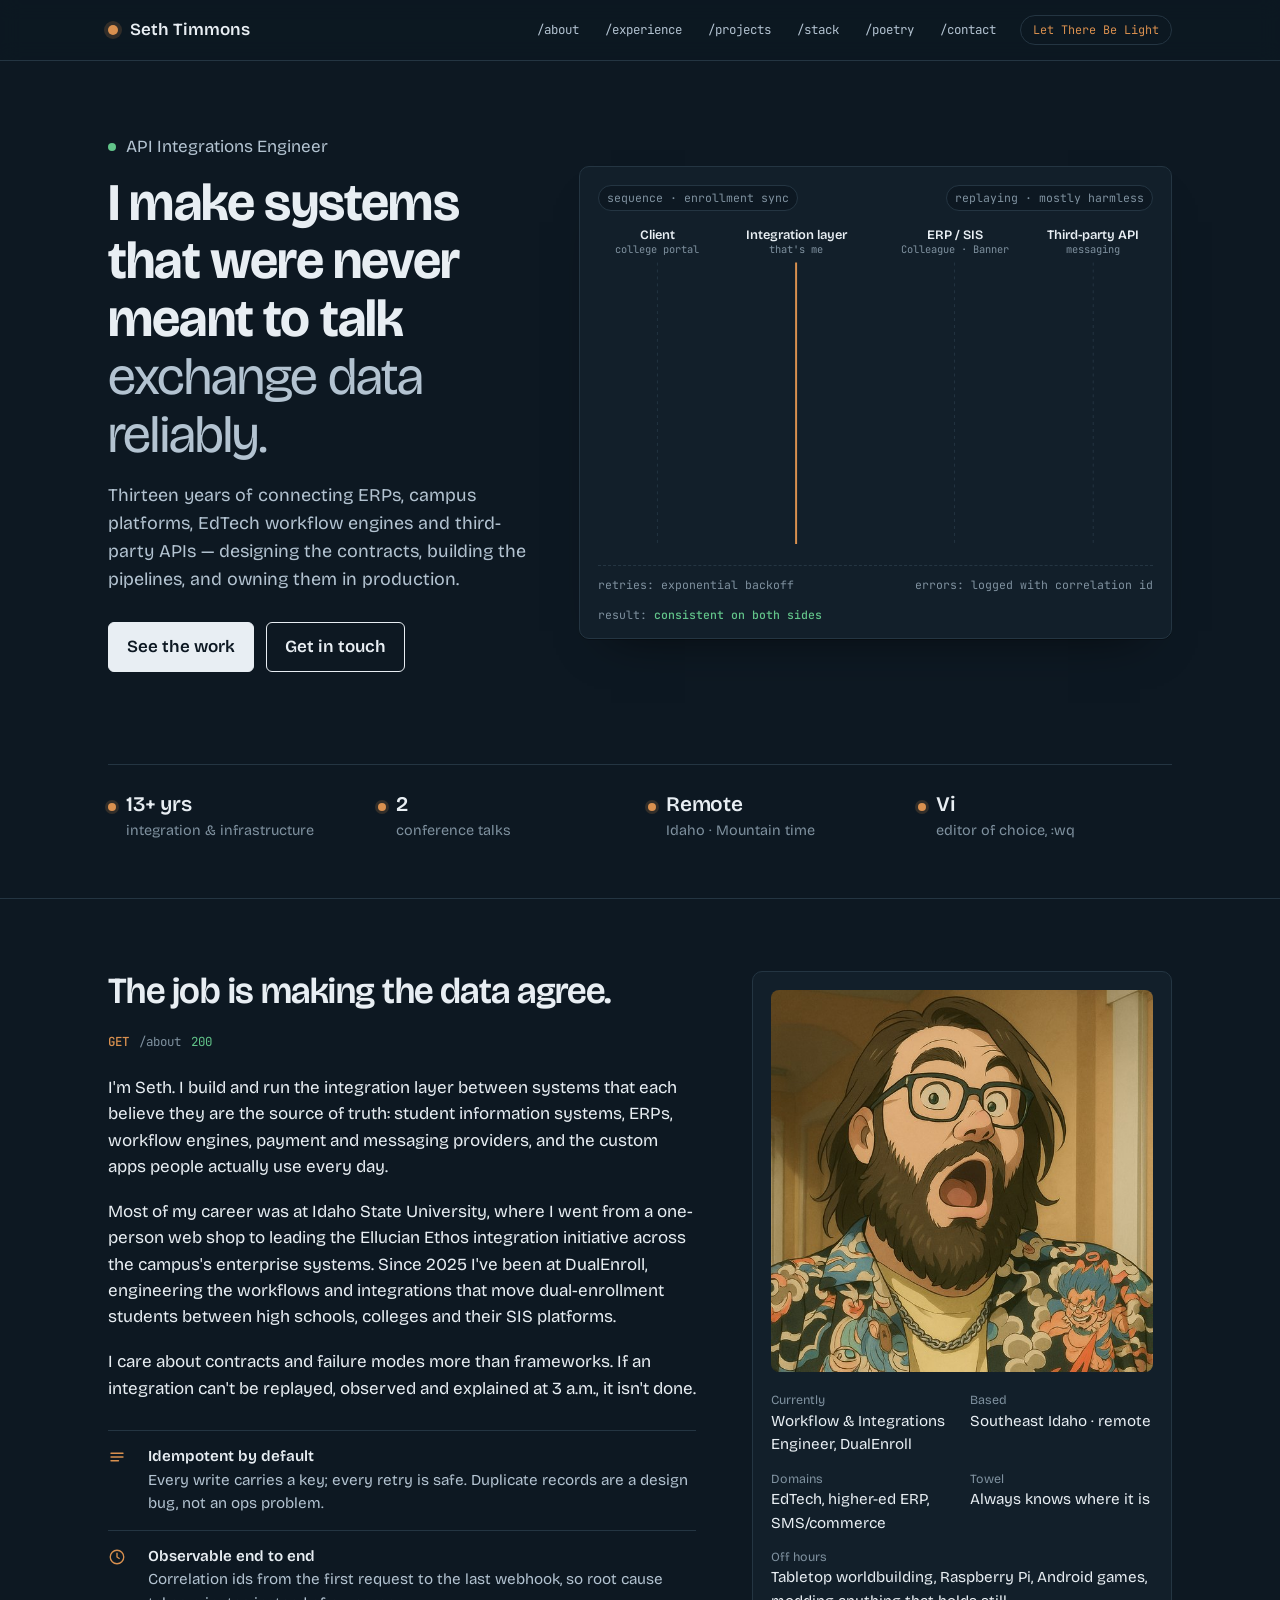
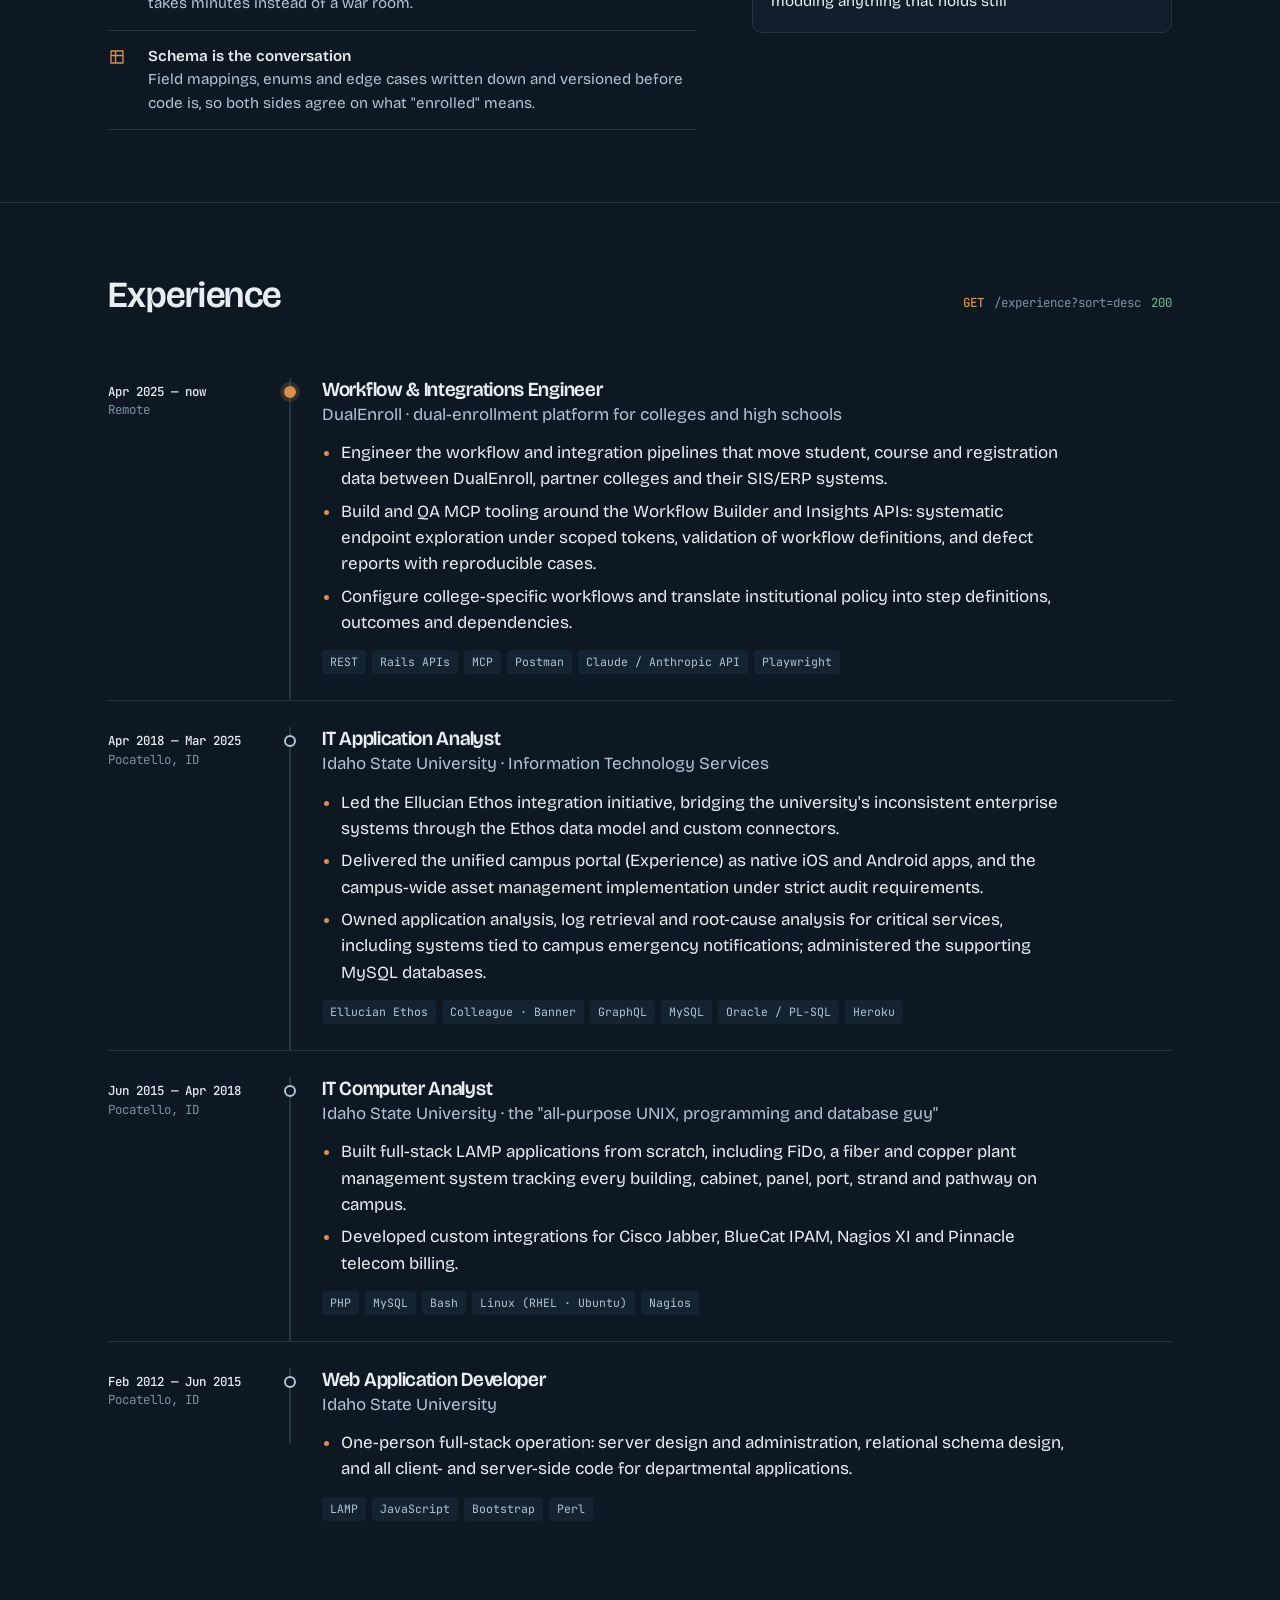
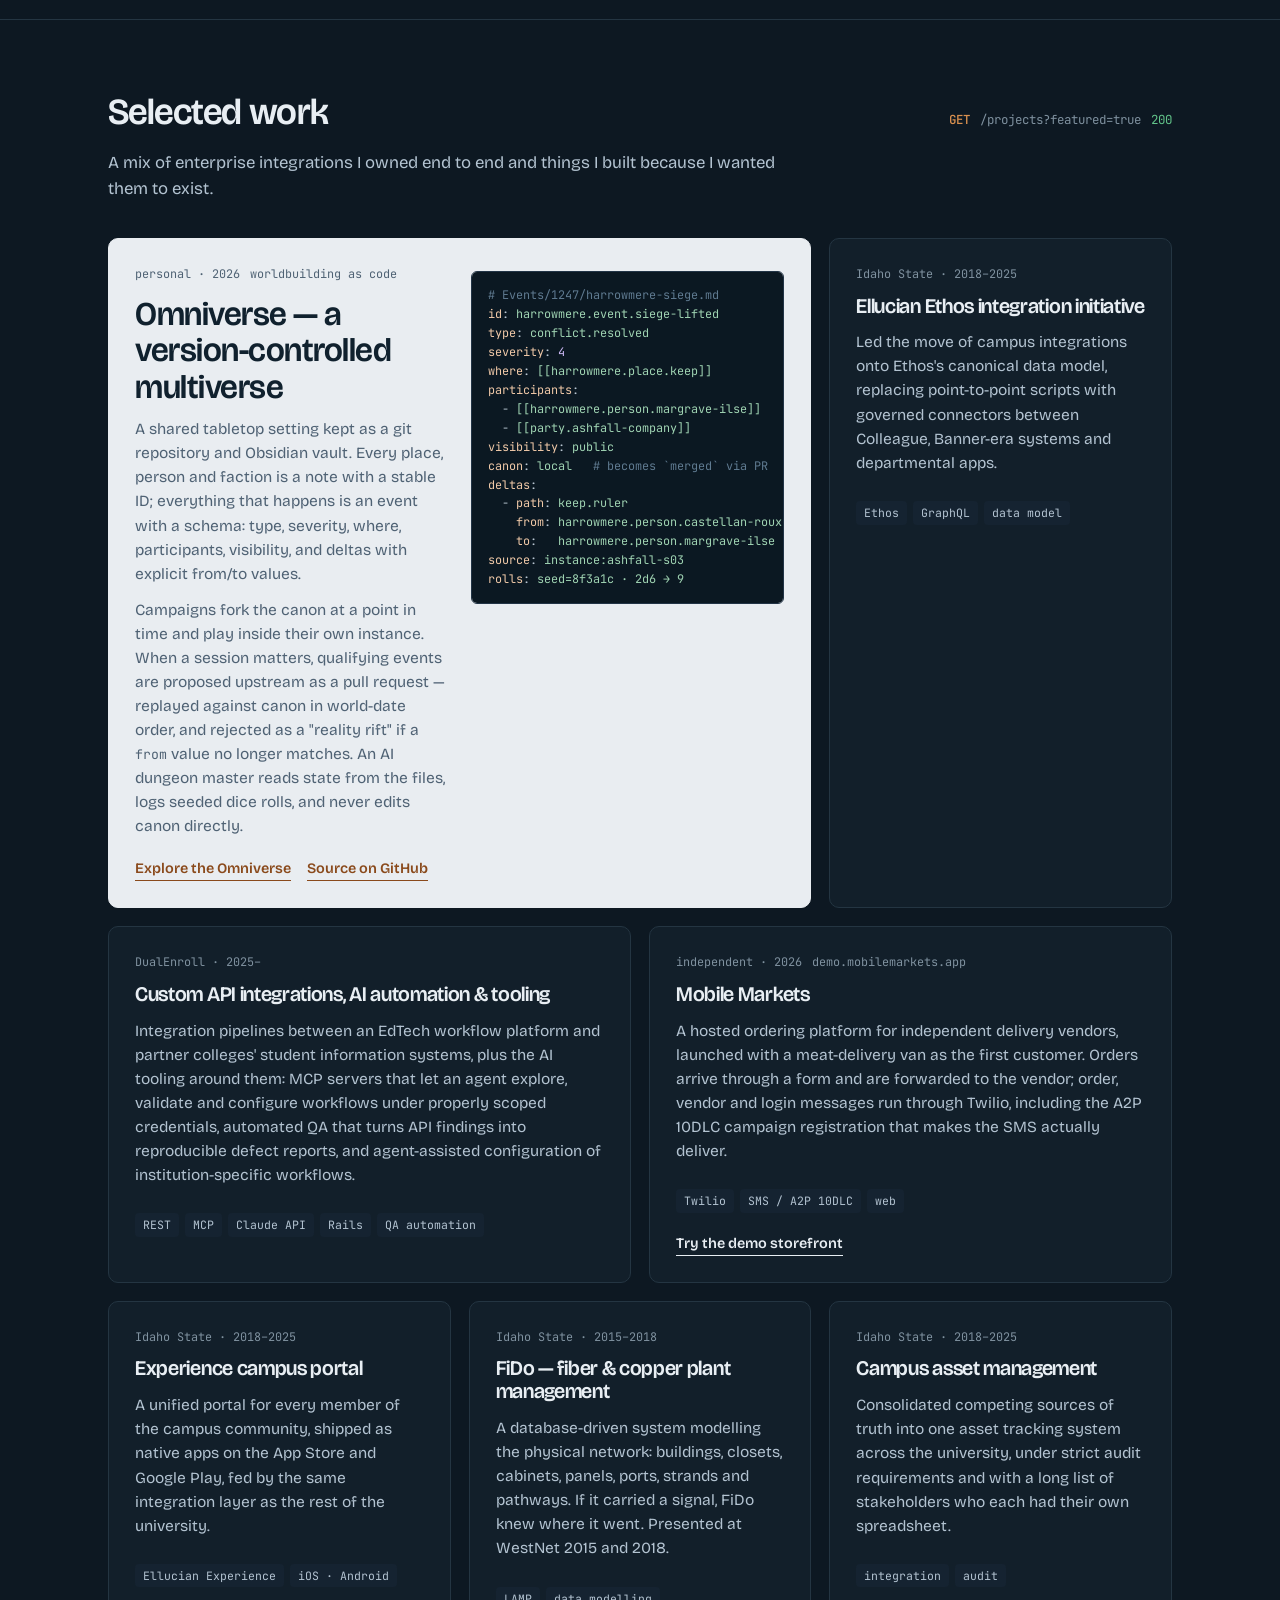
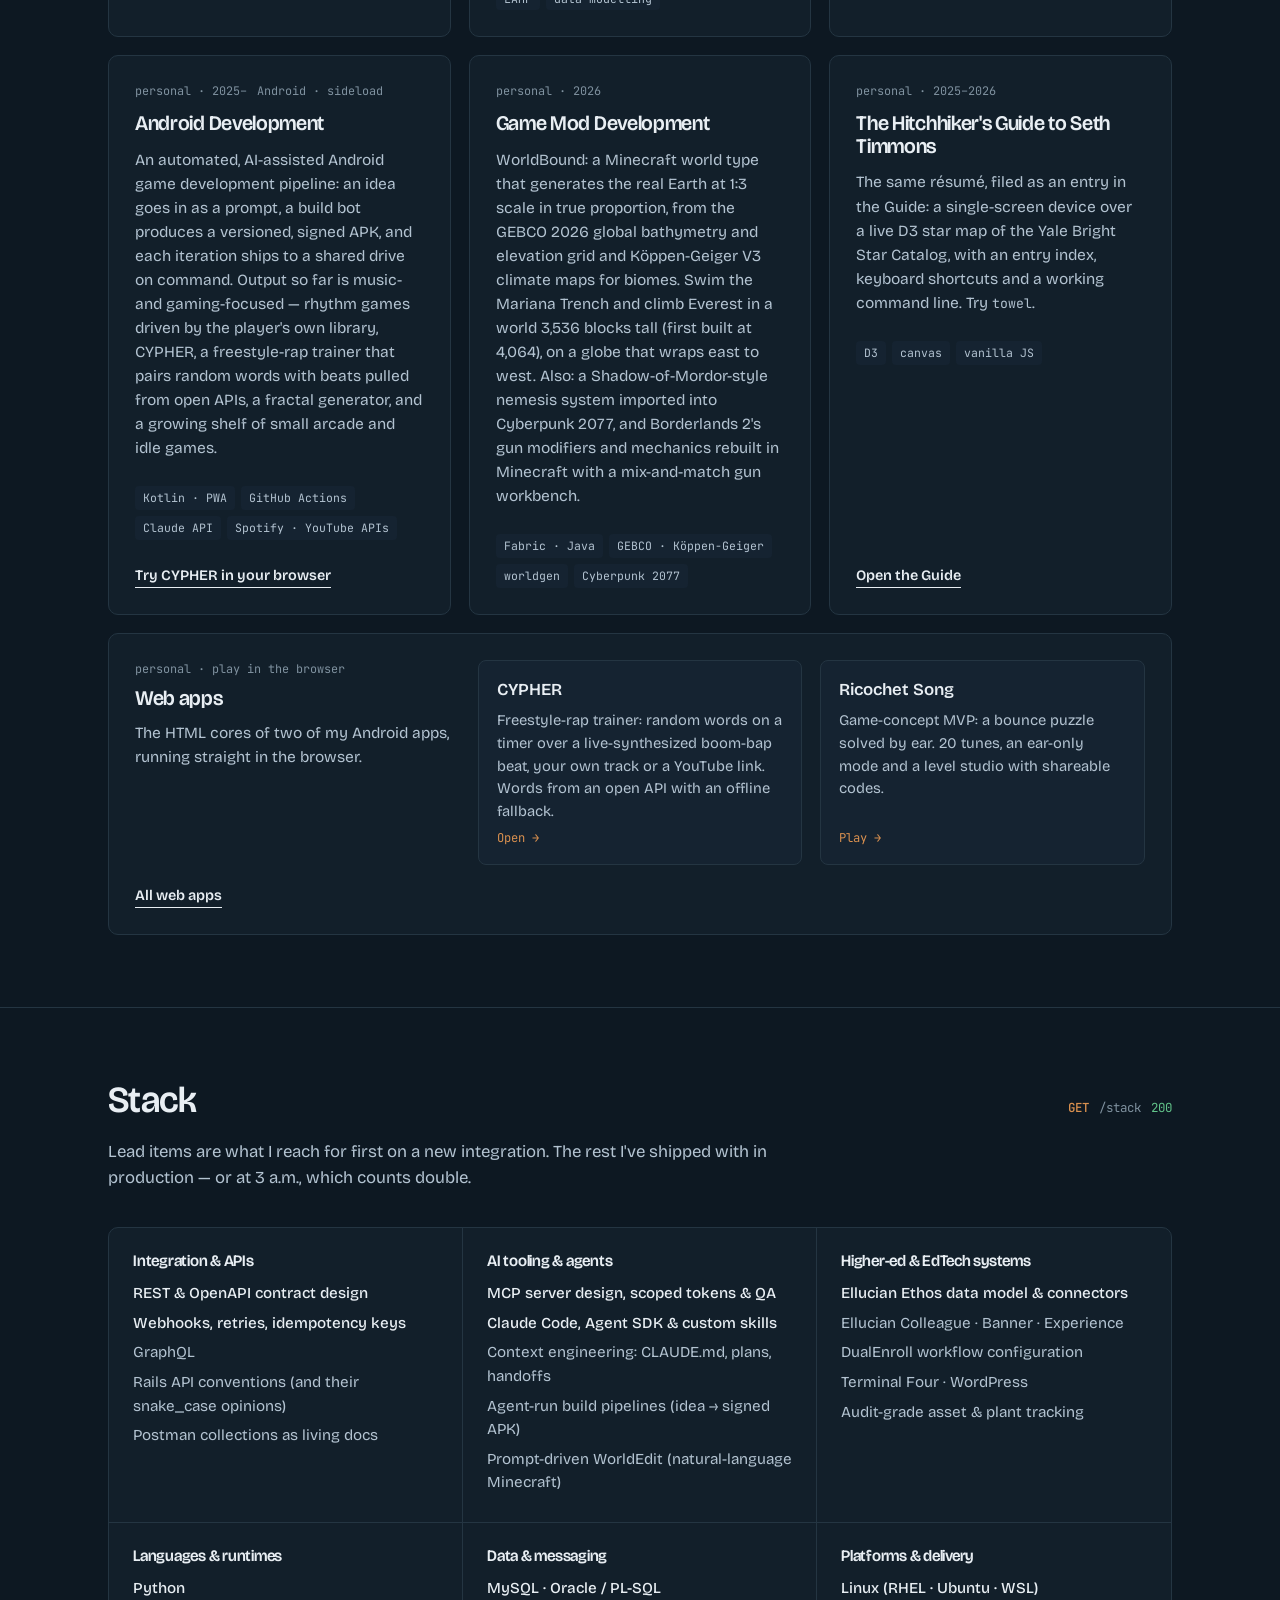
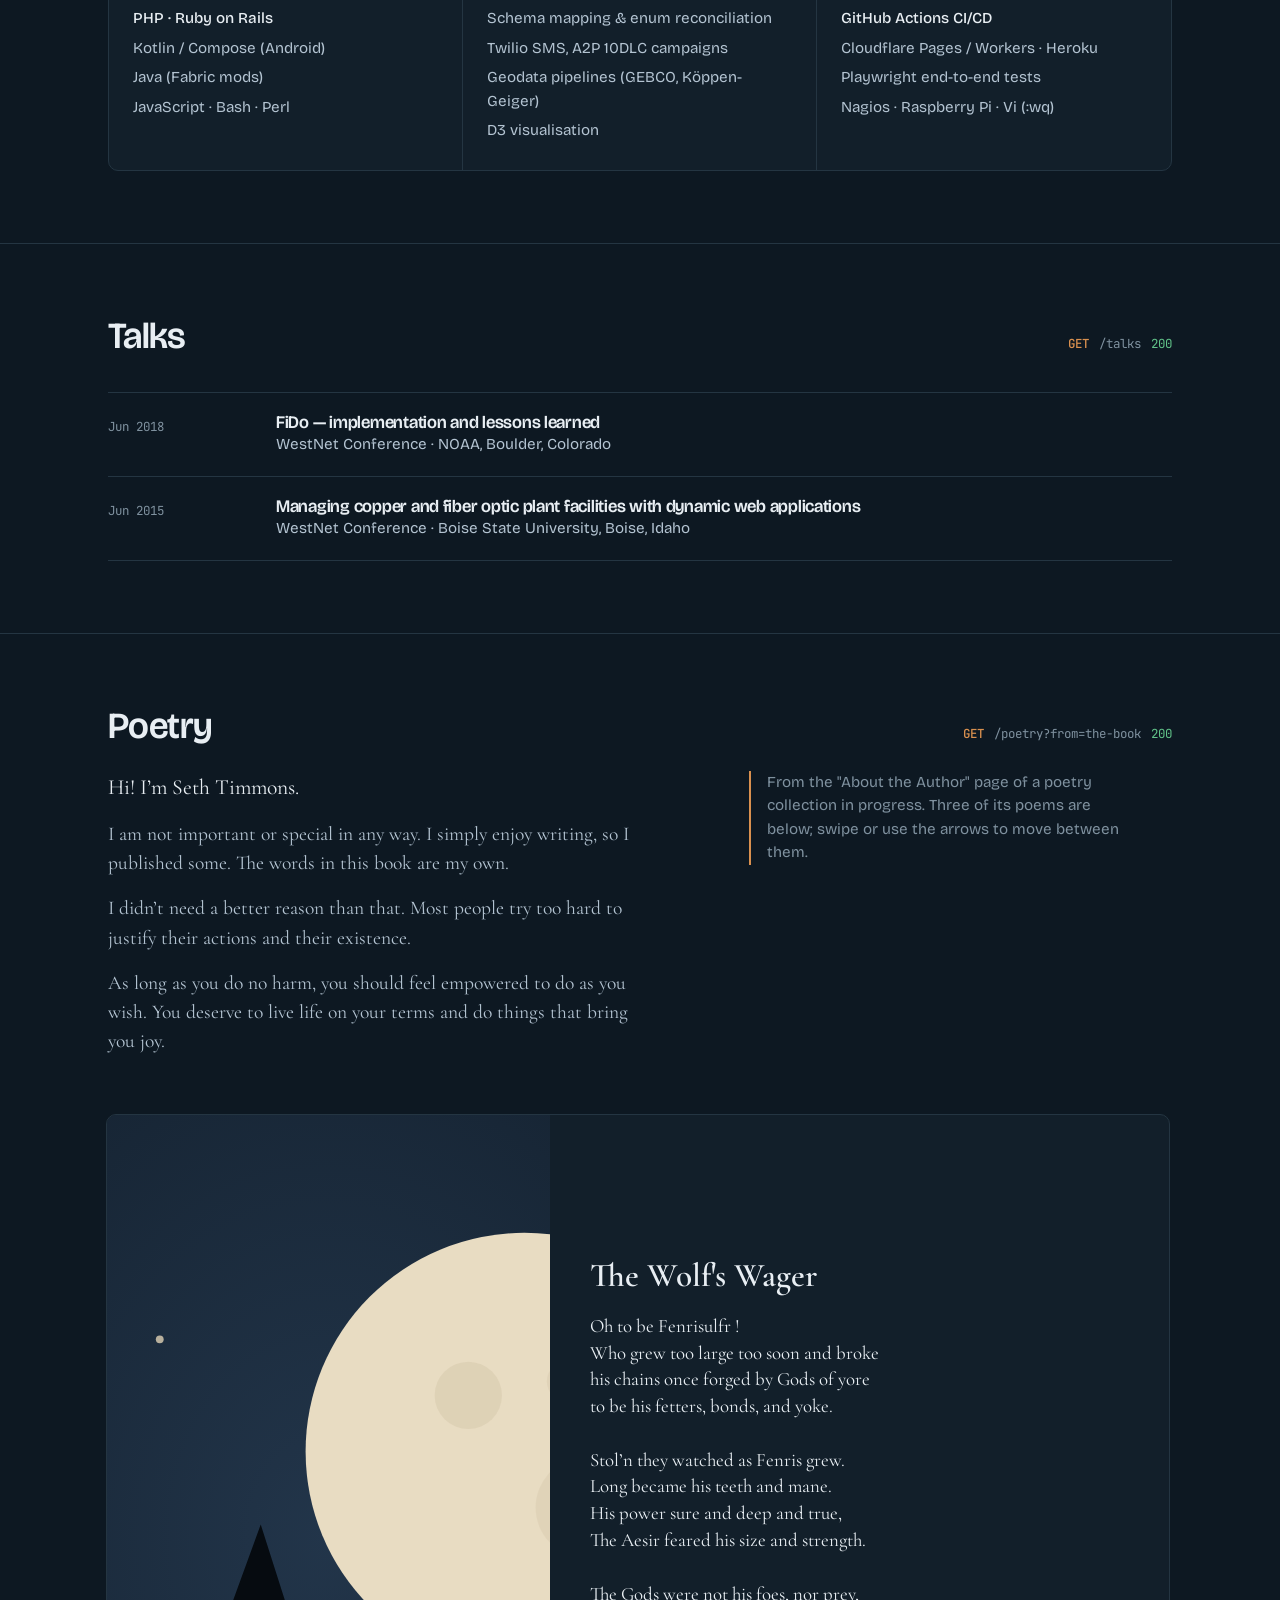
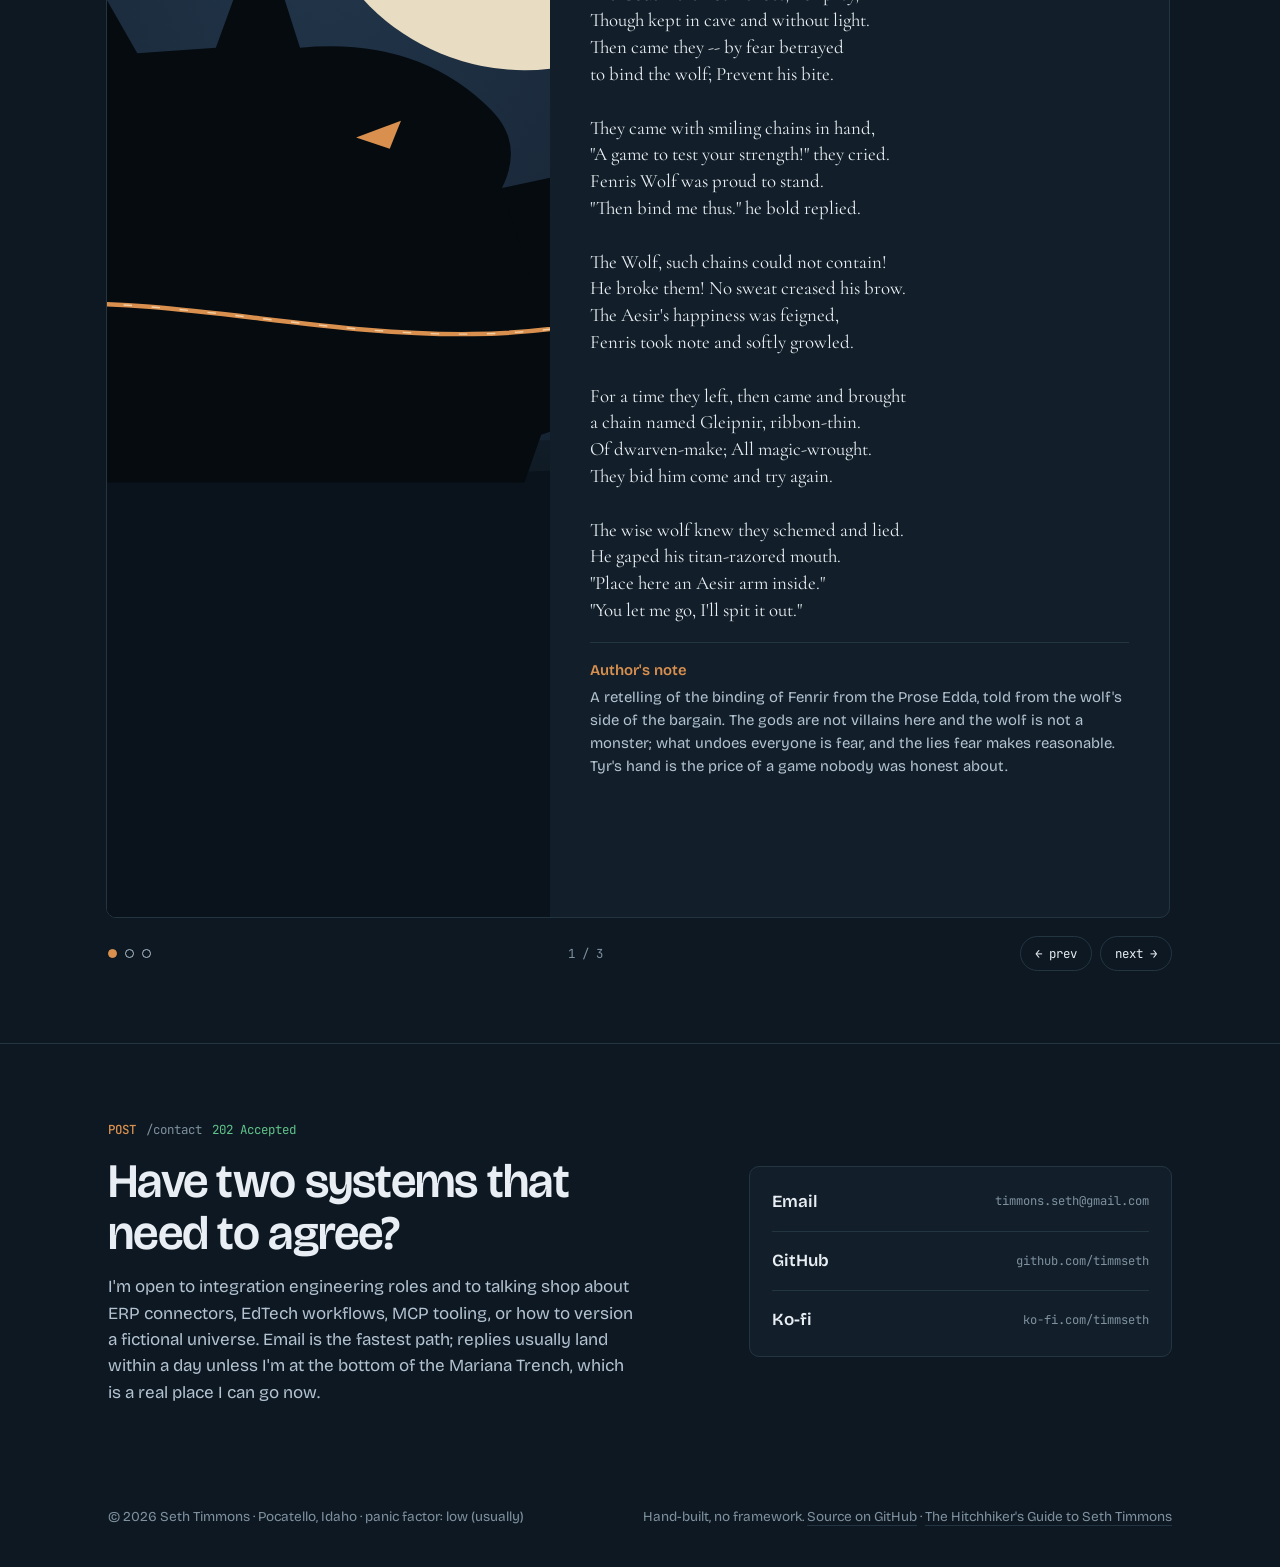
==== commit 675abb73: "Web apps: CYPHER and Ricochet Song playable under /apps, Web Apps card, CYPHER link; correct WorldBo" ====
--- a/index.html
+++ b/index.html
@@ -203,8 +203,16 @@
 .schema{font-family:var(--mono);font-size:.74rem;line-height:1.6;background:#0B1822;border:1px solid #223446;border-radius:6px;padding:14px 16px;color:#B9C6D2;overflow:auto;margin-top:6px}
 .schema .k{color:#F0C9A8}.schema .s{color:#9FD3B2}.schema .n{color:#C9B6F2}.schema .c{color:#5F7A90}
 .feat-grid{display:grid;grid-template-columns:1fr 1fr;gap:22px;align-items:start}
-@media (max-width:980px){.proj,.proj.featured,.proj.wide{grid-column:span 6}}
-@media (max-width:720px){.proj,.proj.featured,.proj.wide{grid-column:span 12}.feat-grid{grid-template-columns:1fr}}
+.proj.full{grid-column:span 12}
+.webapps{display:grid;grid-template-columns:minmax(0,4fr) minmax(0,4fr) minmax(0,4fr);gap:18px;align-items:stretch}
+.webapps>div{display:flex;flex-direction:column;gap:10px}
+.wa{display:flex;flex-direction:column;gap:6px;padding:16px 18px;border:1px solid var(--line);border-radius:8px;background:var(--bg-2);transition:border-color .15s}
+.wa:hover{border-color:var(--copper)}
+.wa b{font-weight:600;font-size:1.05rem}
+.wa span{color:var(--slate);font-size:.92rem}
+.wa em{font-style:normal;font-family:var(--mono);font-size:.76rem;color:var(--copper);margin-top:auto}
+@media (max-width:980px){.proj,.proj.featured,.proj.wide{grid-column:span 6}.proj.full{grid-column:span 12}.webapps{grid-template-columns:1fr 1fr}.webapps>div{grid-column:1/-1}}
+@media (max-width:720px){.proj,.proj.featured,.proj.wide,.proj.full{grid-column:span 12}.feat-grid{grid-template-columns:1fr}.webapps{grid-template-columns:1fr}}
 
 /* stack */
 .stack{display:grid;grid-template-columns:repeat(3,1fr);gap:0;border:1px solid var(--line);border-radius:10px;overflow:hidden;background:var(--card)}
@@ -543,12 +551,13 @@
         <h3>Android Development</h3>
         <p>An automated, AI-assisted Android game development pipeline: an idea goes in as a prompt, a build bot produces a versioned, signed APK, and each iteration ships to a shared drive on command. Output so far is music- and gaming-focused — rhythm games driven by the player's own library, CYPHER, a freestyle-rap trainer that pairs random words with beats pulled from open APIs, a fractal generator, and a growing shelf of small arcade and idle games.</p>
         <div class="tags"><span class="tag">Kotlin · PWA</span><span class="tag">GitHub Actions</span><span class="tag">Claude API</span><span class="tag">Spotify · YouTube APIs</span></div>
+        <div class="links"><a href="apps/cypher/">Try CYPHER in your browser</a></div>
       </article>
 
       <article class="proj">
         <div class="meta"><span>personal · 2026</span></div>
         <h3>Game Mod Development</h3>
-        <p>WorldBound: a Minecraft world type that generates the real Earth at 1:3 scale in true proportion, from the GEBCO 2026 global bathymetry and elevation grid and Köppen-Geiger V3 climate maps for biomes. Swim the Mariana Trench and climb Everest — which meant raising the world height to 4,064 blocks — on a globe that wraps east to west. Also: a Shadow-of-Mordor-style nemesis system imported into Cyberpunk 2077, and Borderlands 2's gun modifiers and mechanics rebuilt in Minecraft with a mix-and-match gun workbench.</p>
+        <p>WorldBound: a Minecraft world type that generates the real Earth at 1:3 scale in true proportion, from the GEBCO 2026 global bathymetry and elevation grid and Köppen-Geiger V3 climate maps for biomes. Swim the Mariana Trench and climb Everest in a world 3,536 blocks tall (first built at 4,064), on a globe that wraps east to west. Also: a Shadow-of-Mordor-style nemesis system imported into Cyberpunk 2077, and Borderlands 2's gun modifiers and mechanics rebuilt in Minecraft with a mix-and-match gun workbench.</p>
         <div class="tags"><span class="tag">Fabric · Java</span><span class="tag">GEBCO · Köppen-Geiger</span><span class="tag">worldgen</span><span class="tag">Cyberpunk 2077</span></div>
       </article>
 
@@ -558,6 +567,19 @@
         <p>The same résumé, filed as an entry in the Guide: a single-screen device over a live D3 star map of the Yale Bright Star Catalog, with an entry index, keyboard shortcuts and a working command line. Try <code style="font-family:var(--mono);font-size:.85em">towel</code>.</p>
         <div class="tags"><span class="tag">D3</span><span class="tag">canvas</span><span class="tag">vanilla JS</span></div>
         <div class="links"><a href="Hitchhikers%20Guide/">Open the Guide</a></div>
+      </article>
+
+      <article class="proj full">
+        <div class="webapps">
+          <div>
+            <div class="meta"><span>personal · play in the browser</span></div>
+            <h3>Web apps</h3>
+            <p>The HTML cores of two of my Android apps, running straight in the browser.</p>
+          </div>
+          <a class="wa" href="apps/cypher/"><b>CYPHER</b><span>Freestyle-rap trainer: random words on a timer over a live-synthesized boom-bap beat, your own track or a YouTube link. Words from an open API with an offline fallback.</span><em>Open →</em></a>
+          <a class="wa" href="apps/ricochet-song/"><b>Ricochet Song</b><span>Game-concept MVP: a bounce puzzle solved by ear. 20 tunes, an ear-only mode and a level studio with shareable codes.</span><em>Play →</em></a>
+        </div>
+        <div class="links"><a href="apps/">All web apps</a></div>
       </article>
 
     </div>
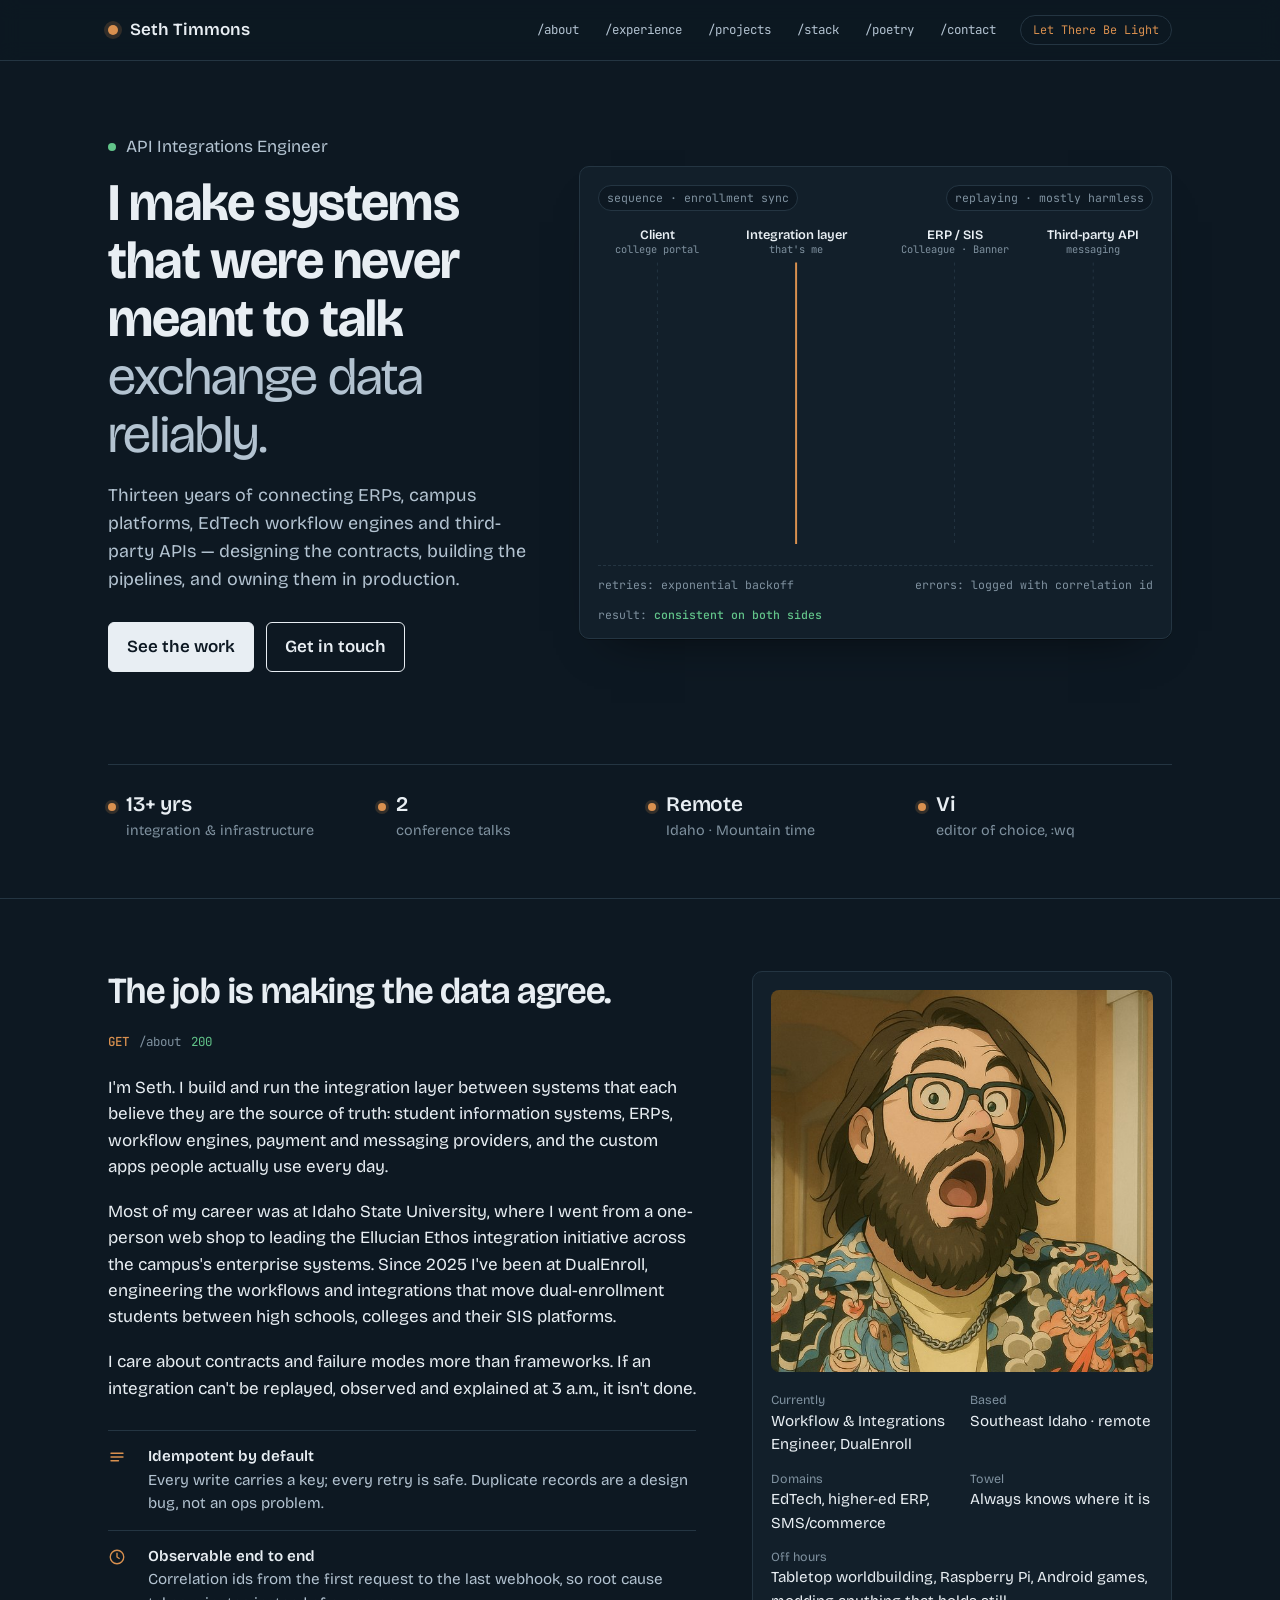
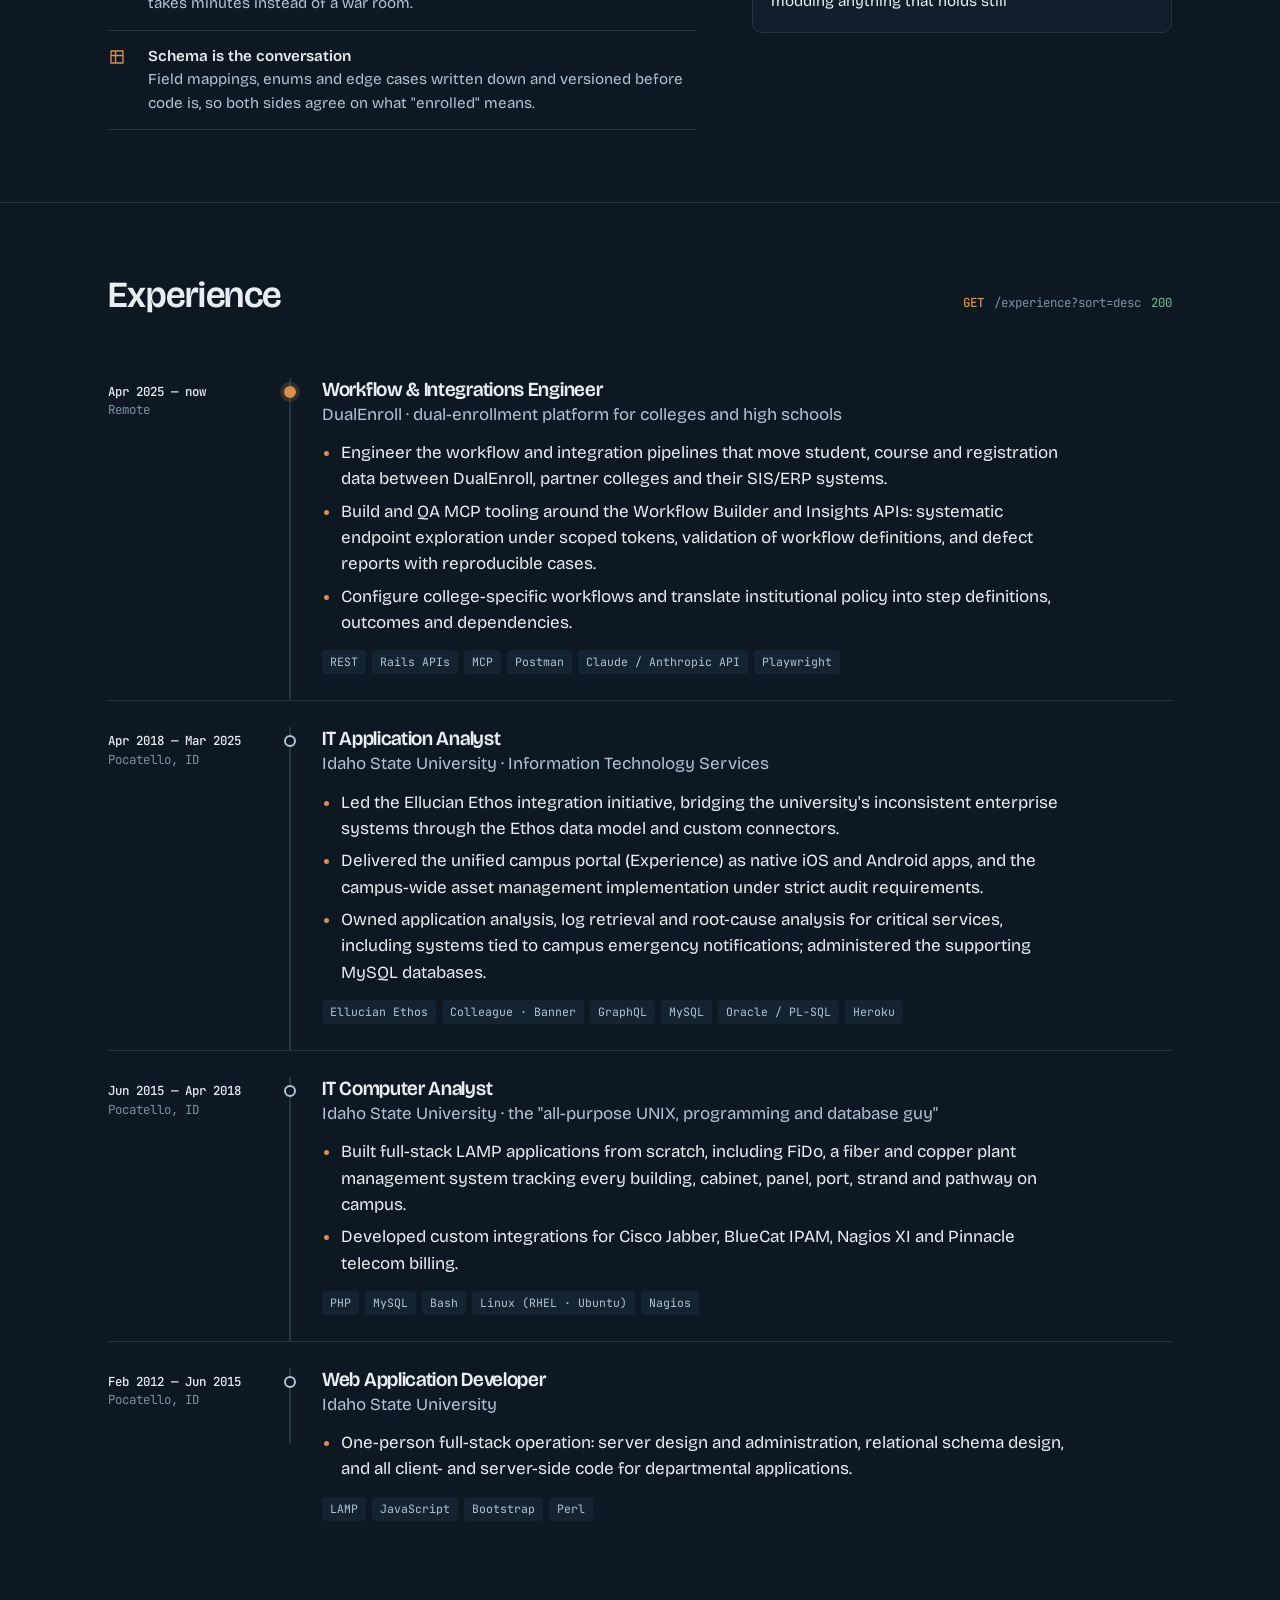
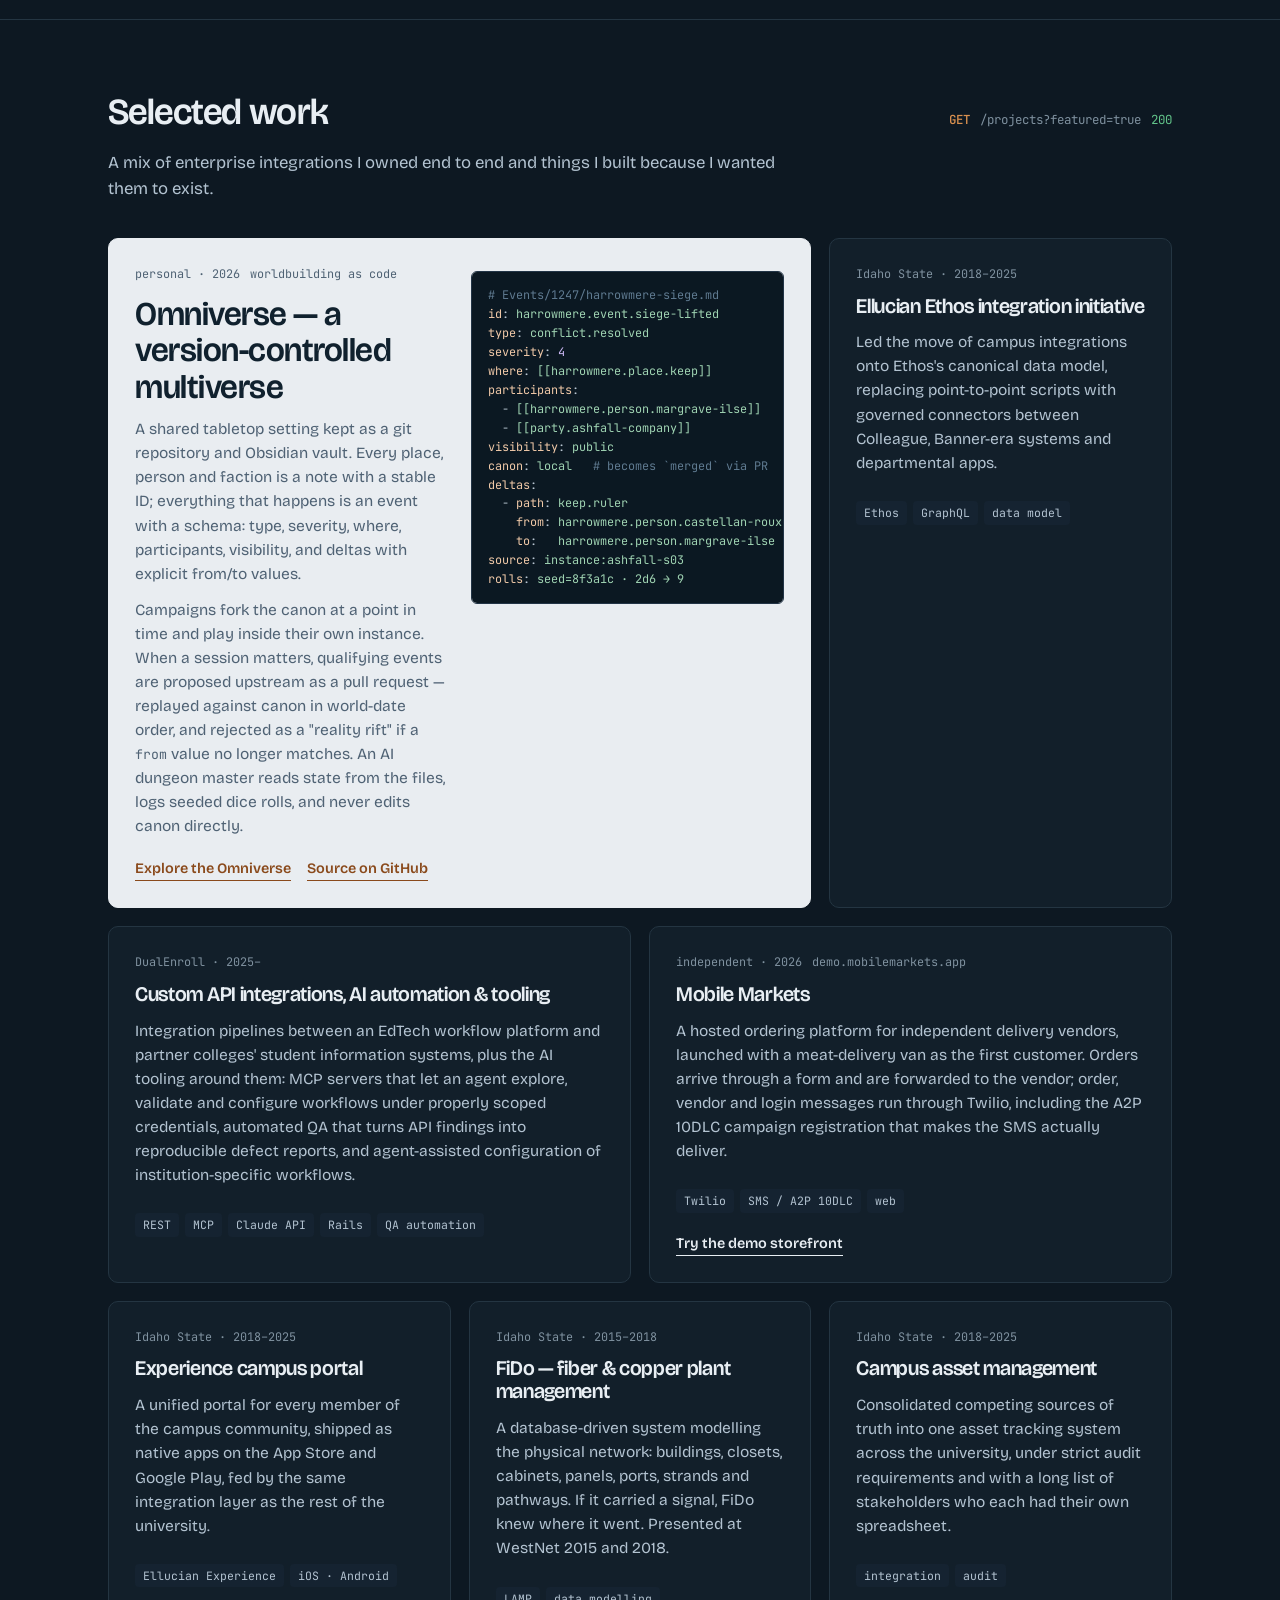
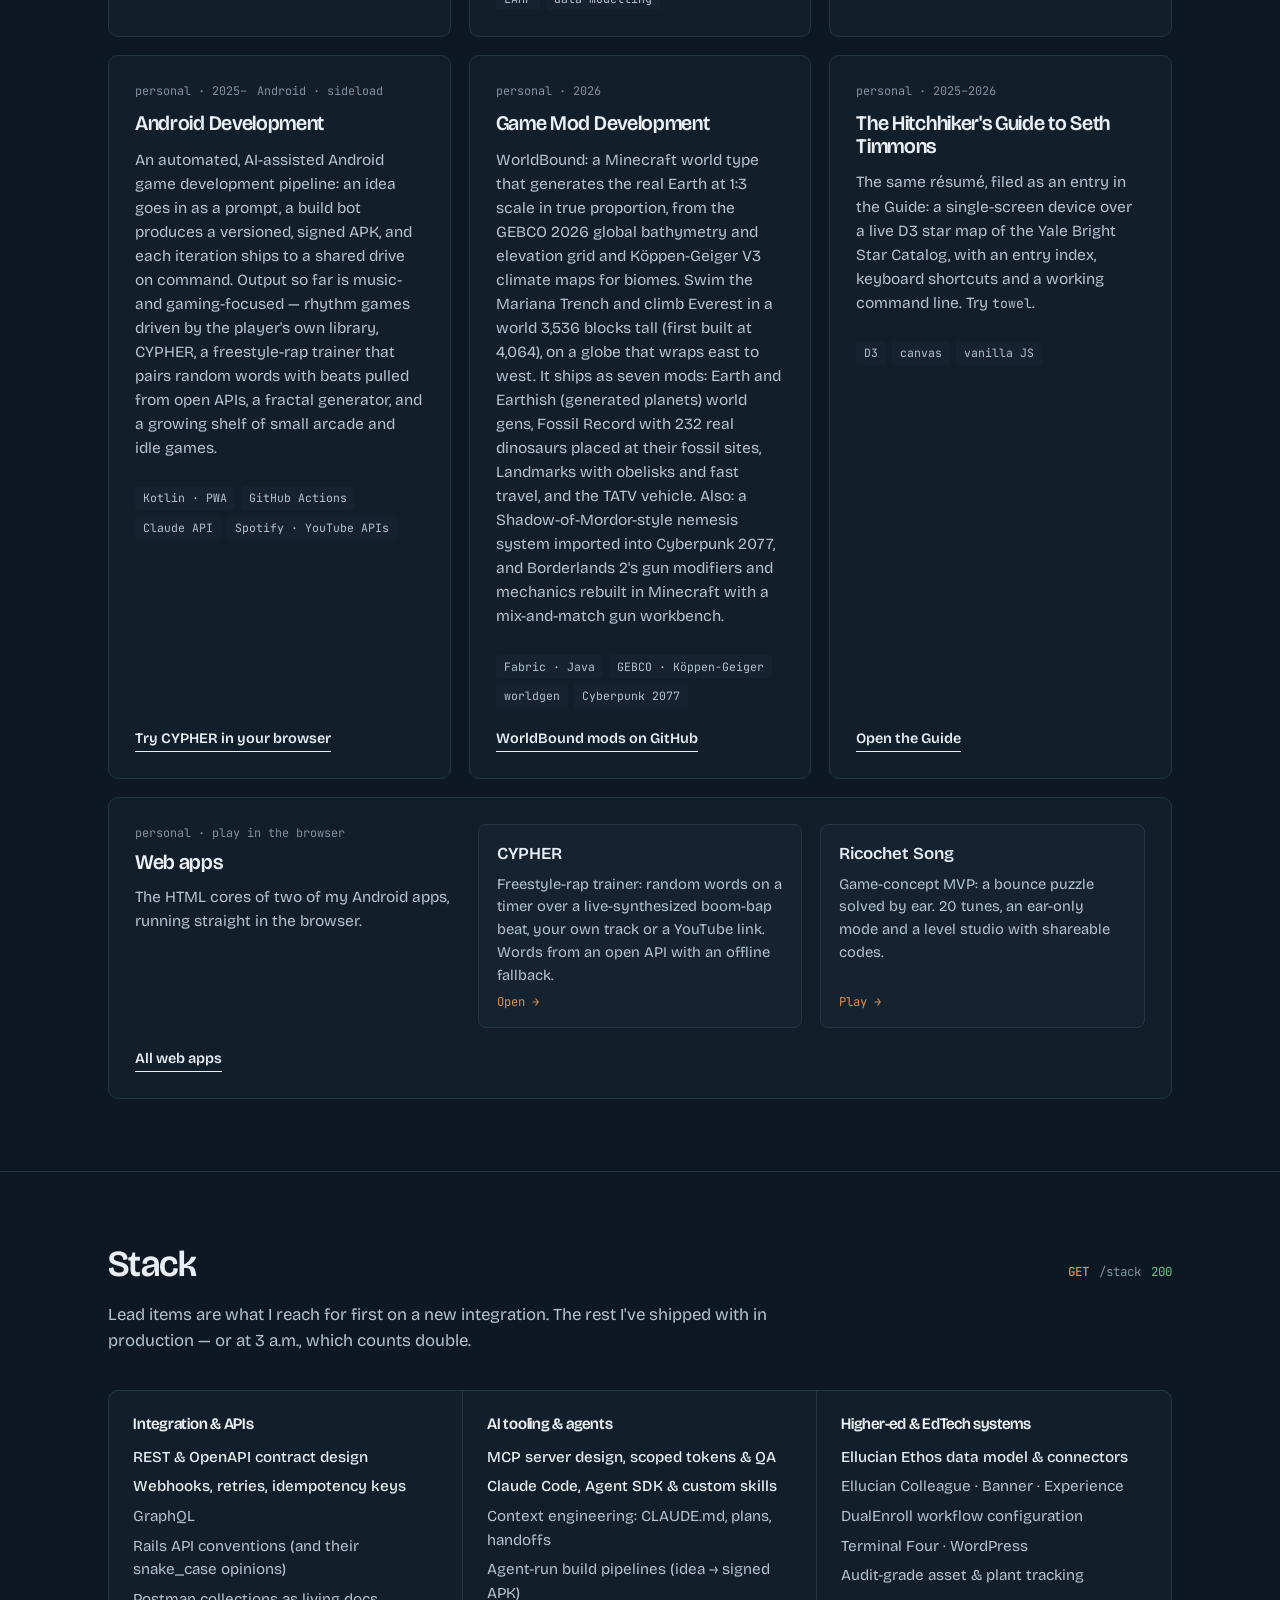
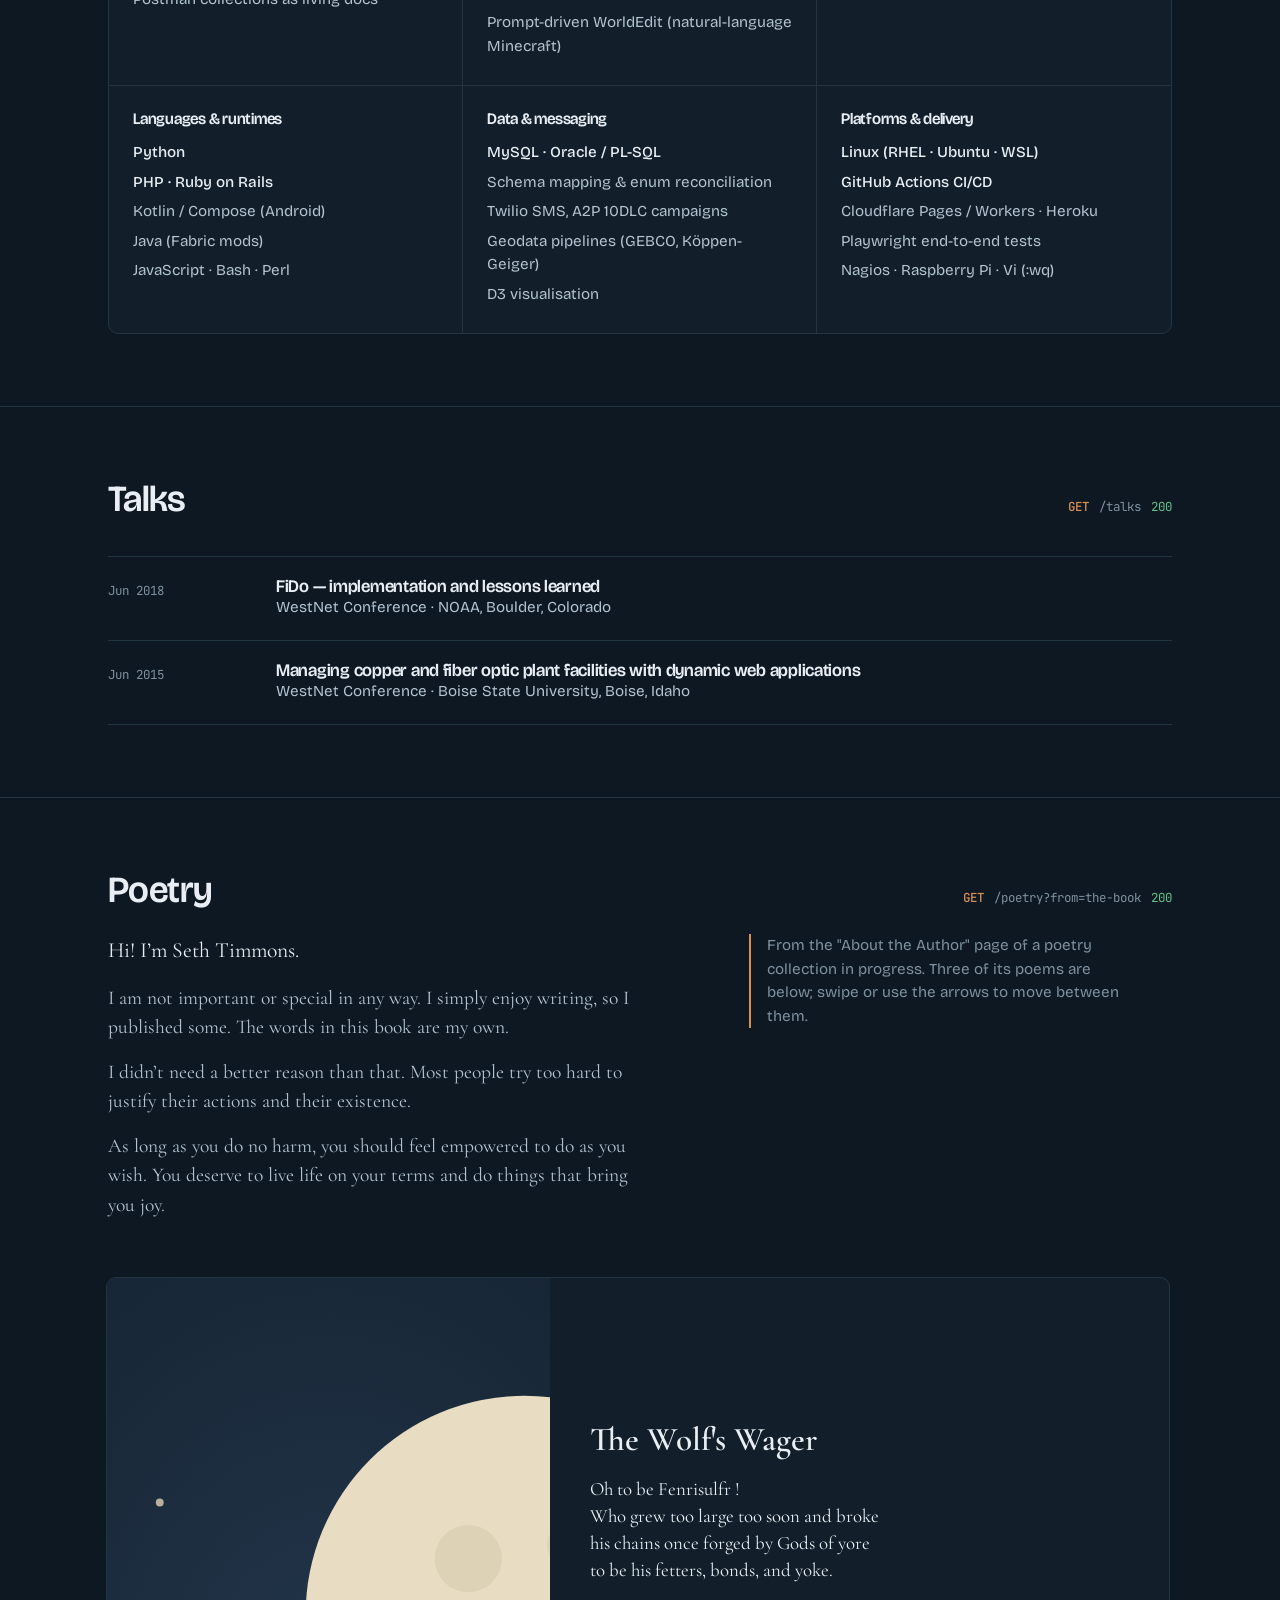
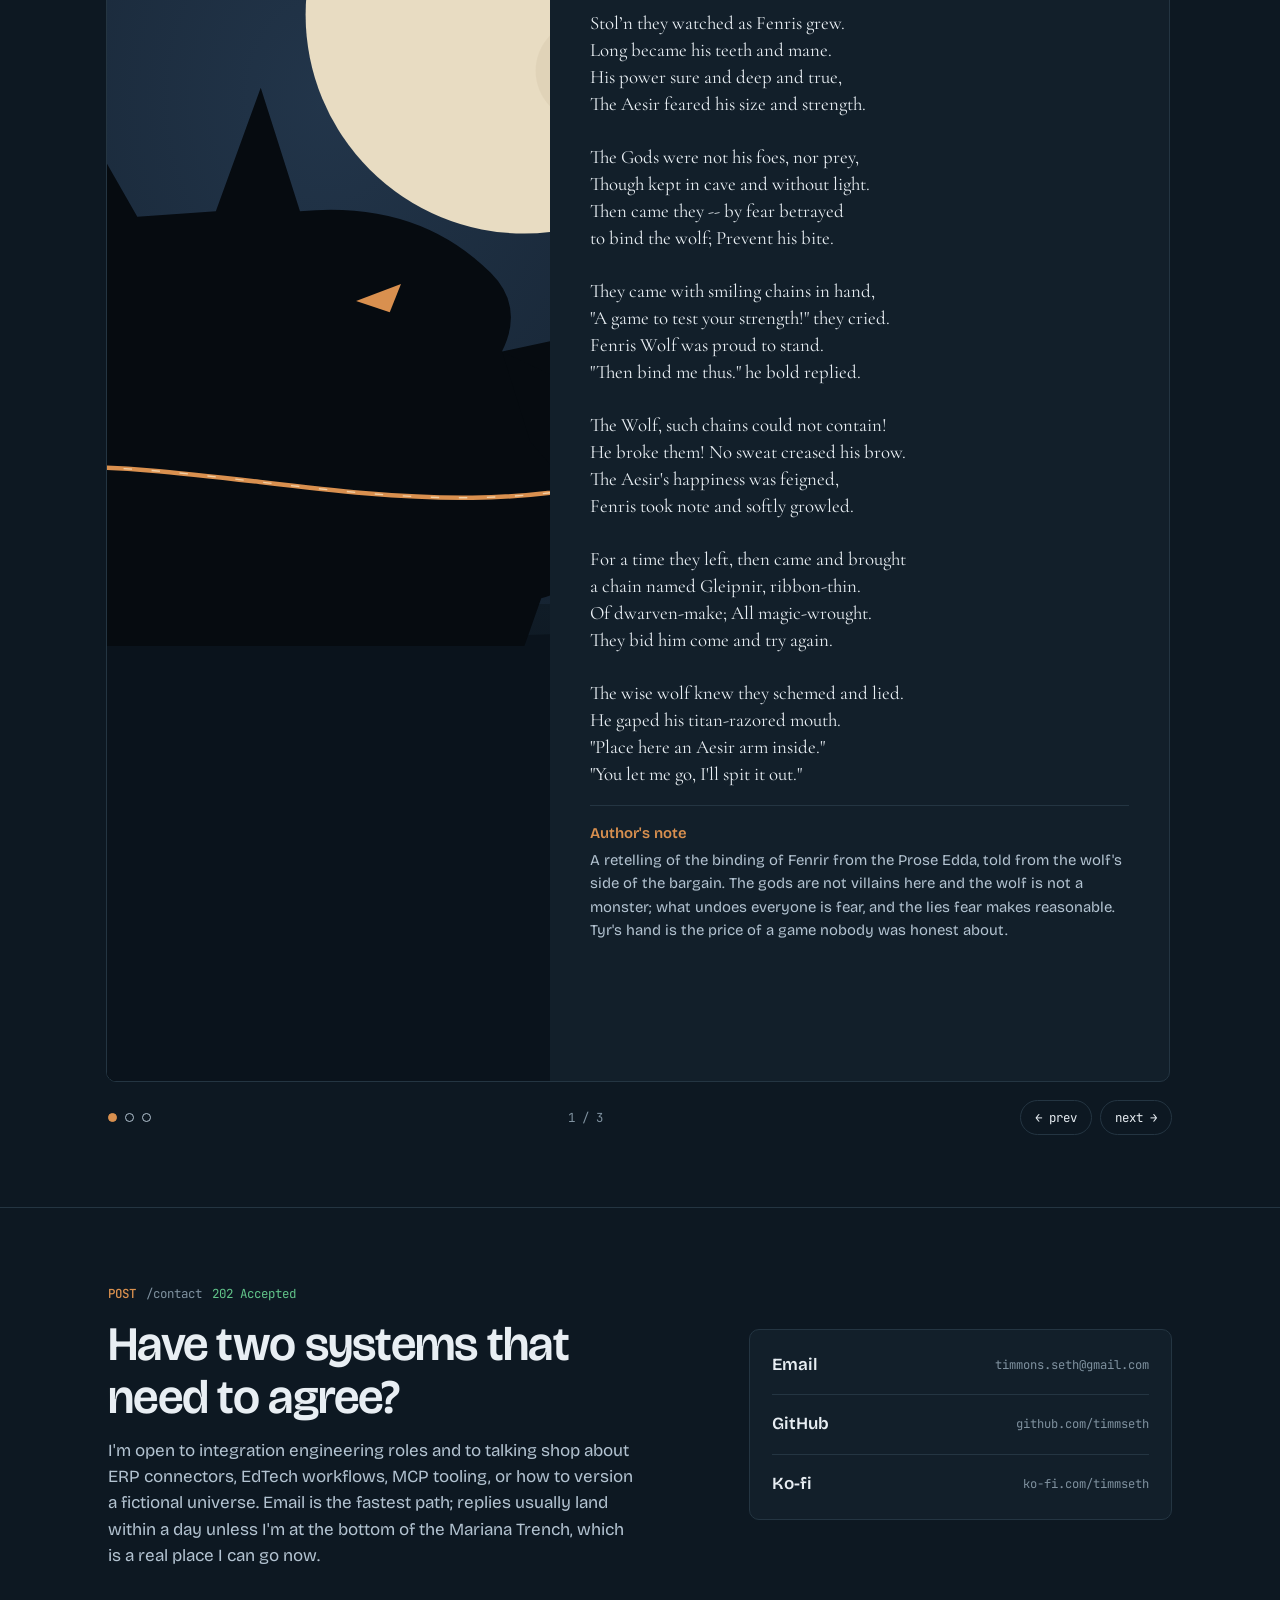
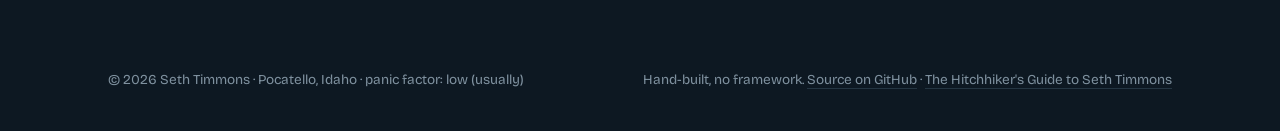
==== commit ad6c88e6: "Link the WorldBound mods in HomeBrewMods from the mod card and the Guide Co-Authored-By: Claude Opus" ====
--- a/index.html
+++ b/index.html
@@ -557,8 +557,9 @@
       <article class="proj">
         <div class="meta"><span>personal · 2026</span></div>
         <h3>Game Mod Development</h3>
-        <p>WorldBound: a Minecraft world type that generates the real Earth at 1:3 scale in true proportion, from the GEBCO 2026 global bathymetry and elevation grid and Köppen-Geiger V3 climate maps for biomes. Swim the Mariana Trench and climb Everest in a world 3,536 blocks tall (first built at 4,064), on a globe that wraps east to west. Also: a Shadow-of-Mordor-style nemesis system imported into Cyberpunk 2077, and Borderlands 2's gun modifiers and mechanics rebuilt in Minecraft with a mix-and-match gun workbench.</p>
+        <p>WorldBound: a Minecraft world type that generates the real Earth at 1:3 scale in true proportion, from the GEBCO 2026 global bathymetry and elevation grid and Köppen-Geiger V3 climate maps for biomes. Swim the Mariana Trench and climb Everest in a world 3,536 blocks tall (first built at 4,064), on a globe that wraps east to west. It ships as seven mods: Earth and Earthish (generated planets) world gens, Fossil Record with 232 real dinosaurs placed at their fossil sites, Landmarks with obelisks and fast travel, and the TATV vehicle. Also: a Shadow-of-Mordor-style nemesis system imported into Cyberpunk 2077, and Borderlands 2's gun modifiers and mechanics rebuilt in Minecraft with a mix-and-match gun workbench.</p>
         <div class="tags"><span class="tag">Fabric · Java</span><span class="tag">GEBCO · Köppen-Geiger</span><span class="tag">worldgen</span><span class="tag">Cyberpunk 2077</span></div>
+        <div class="links"><a href="https://github.com/timmseth/HomeBrewMods/tree/main/Minecraft/26.2/Fabric">WorldBound mods on GitHub</a></div>
       </article>
 
       <article class="proj">
